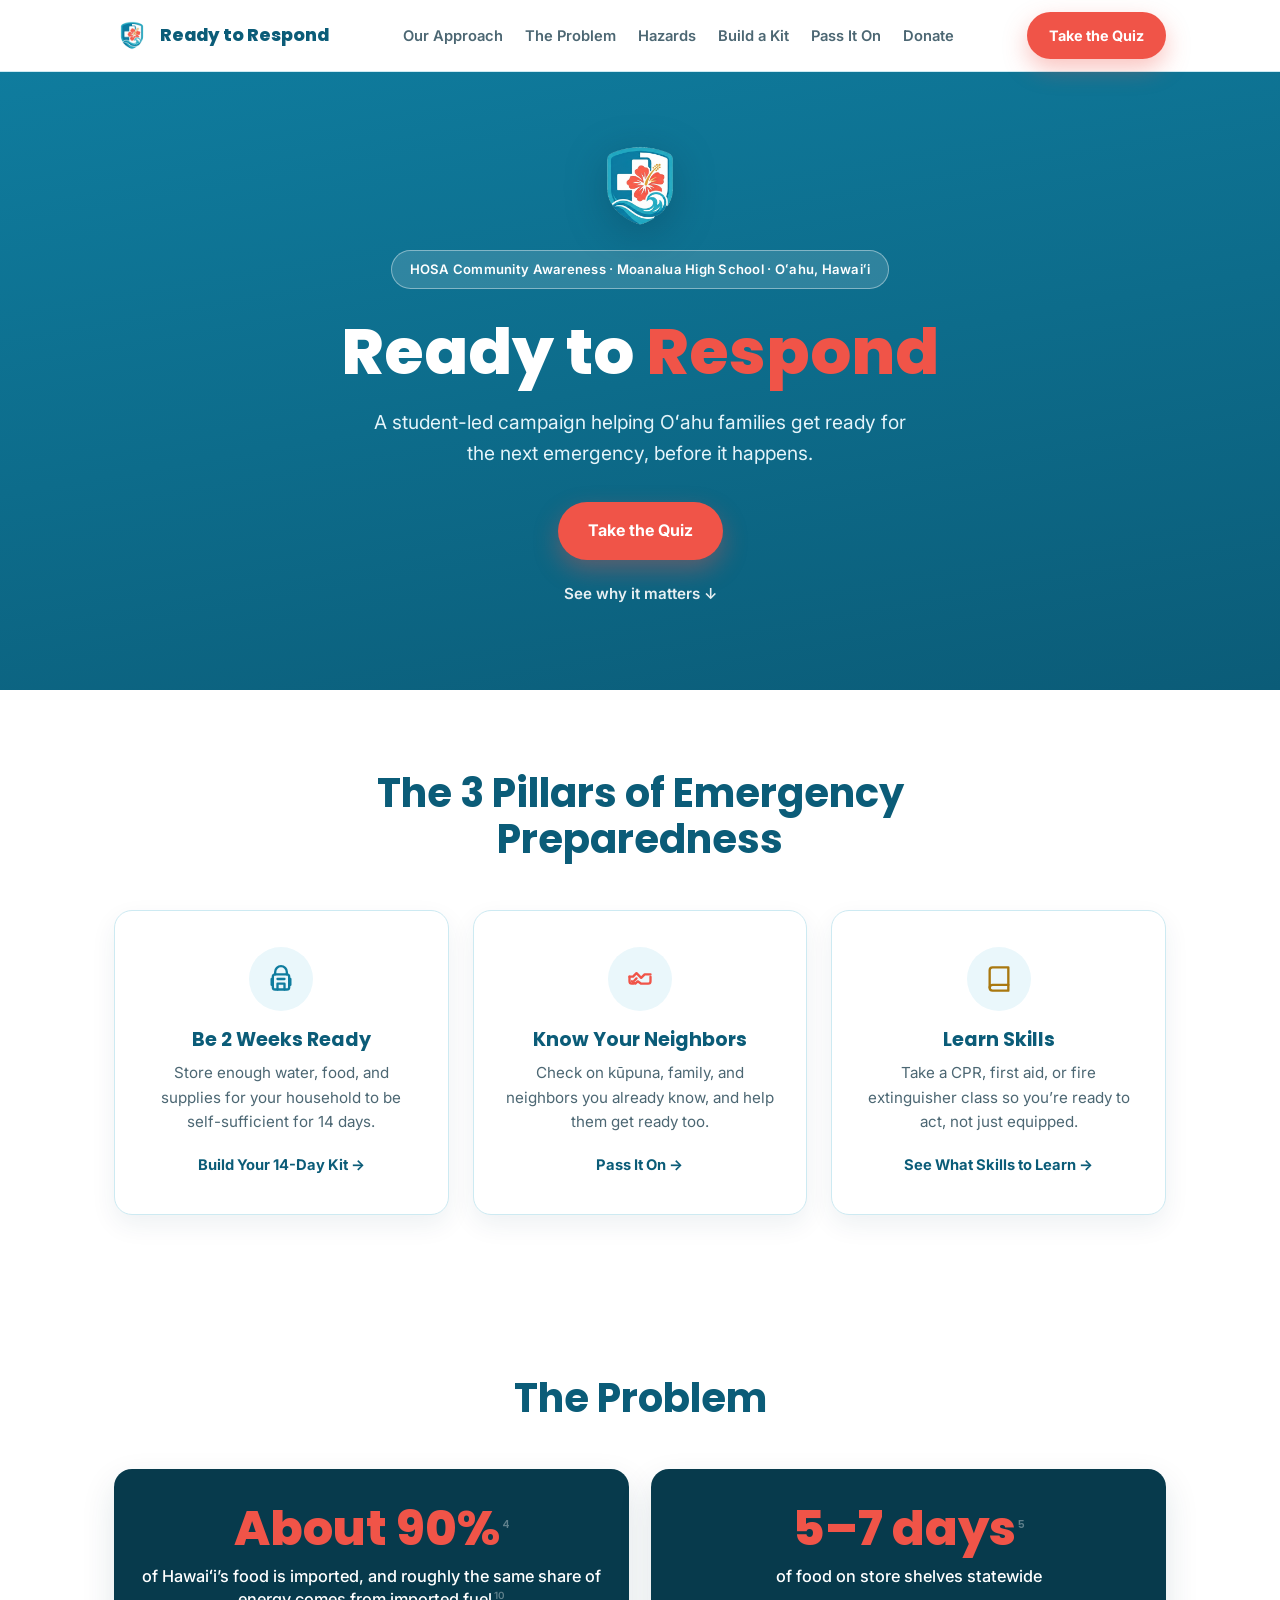
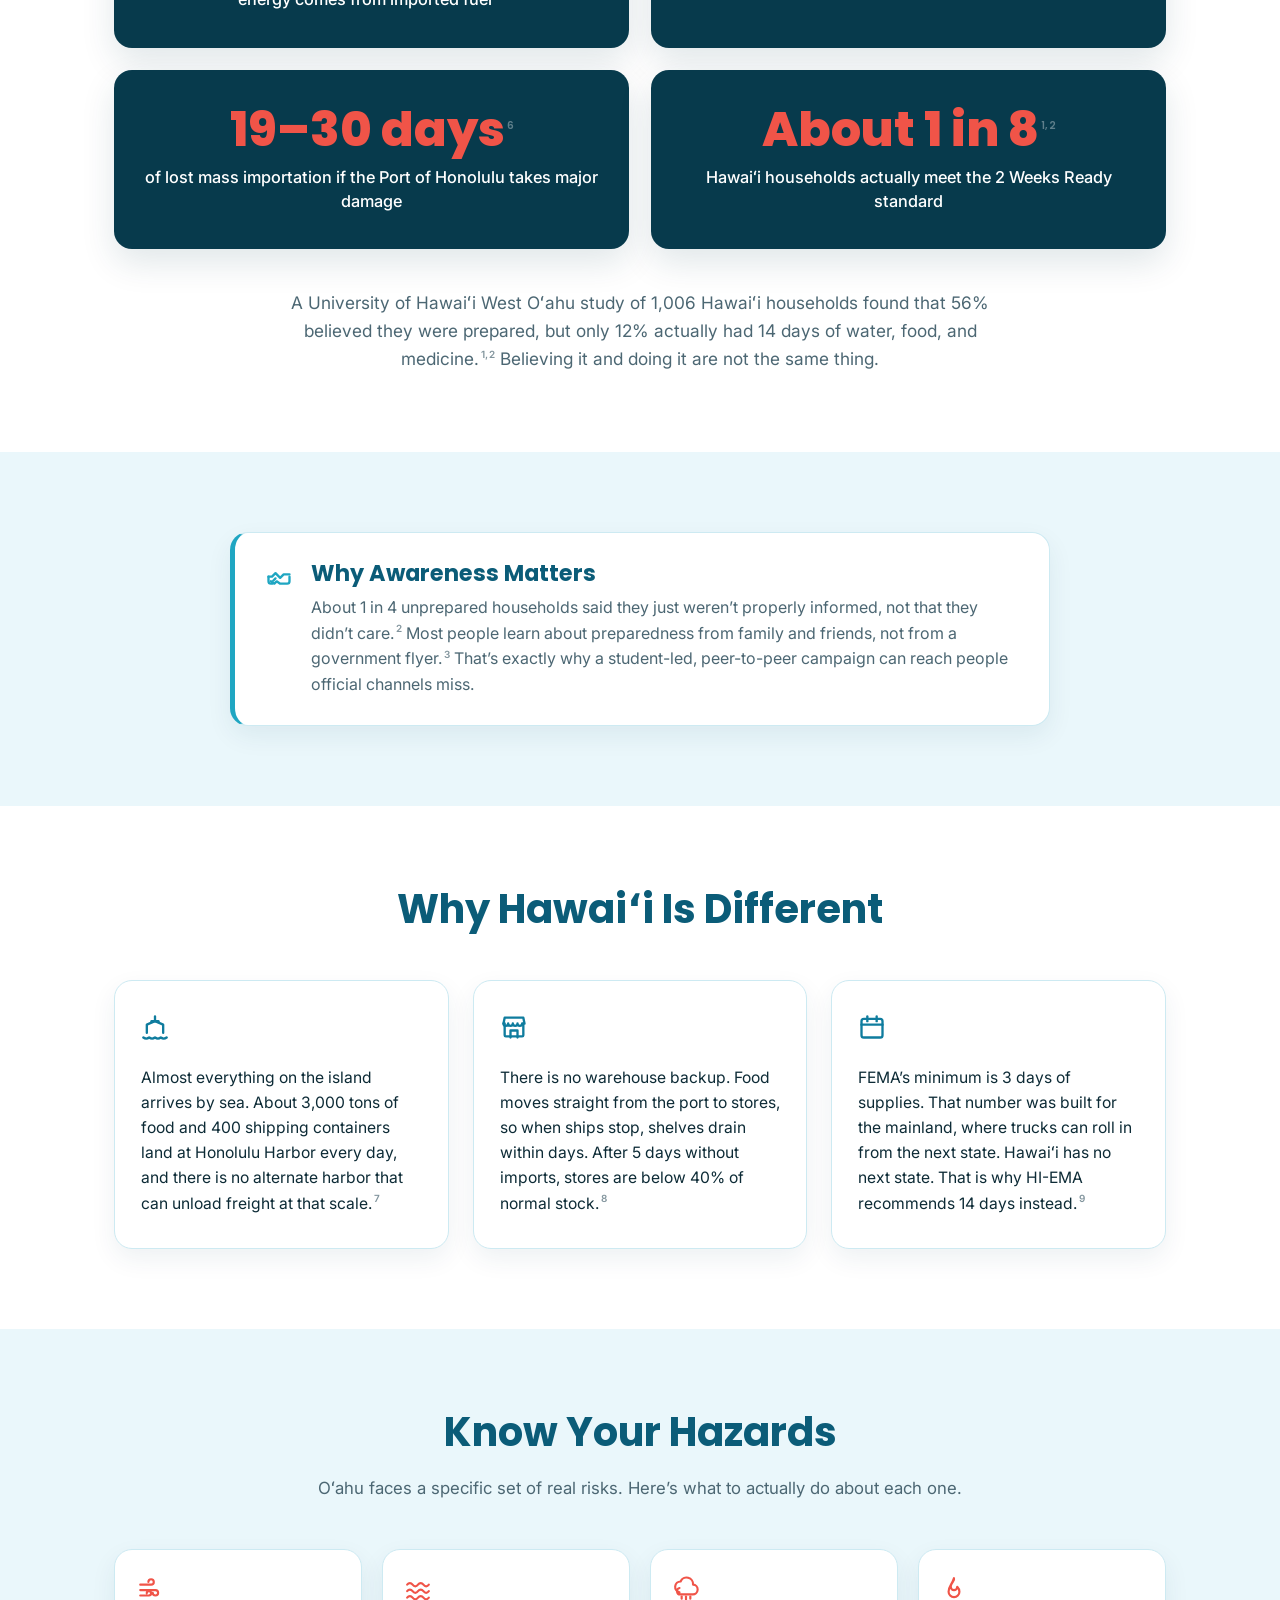
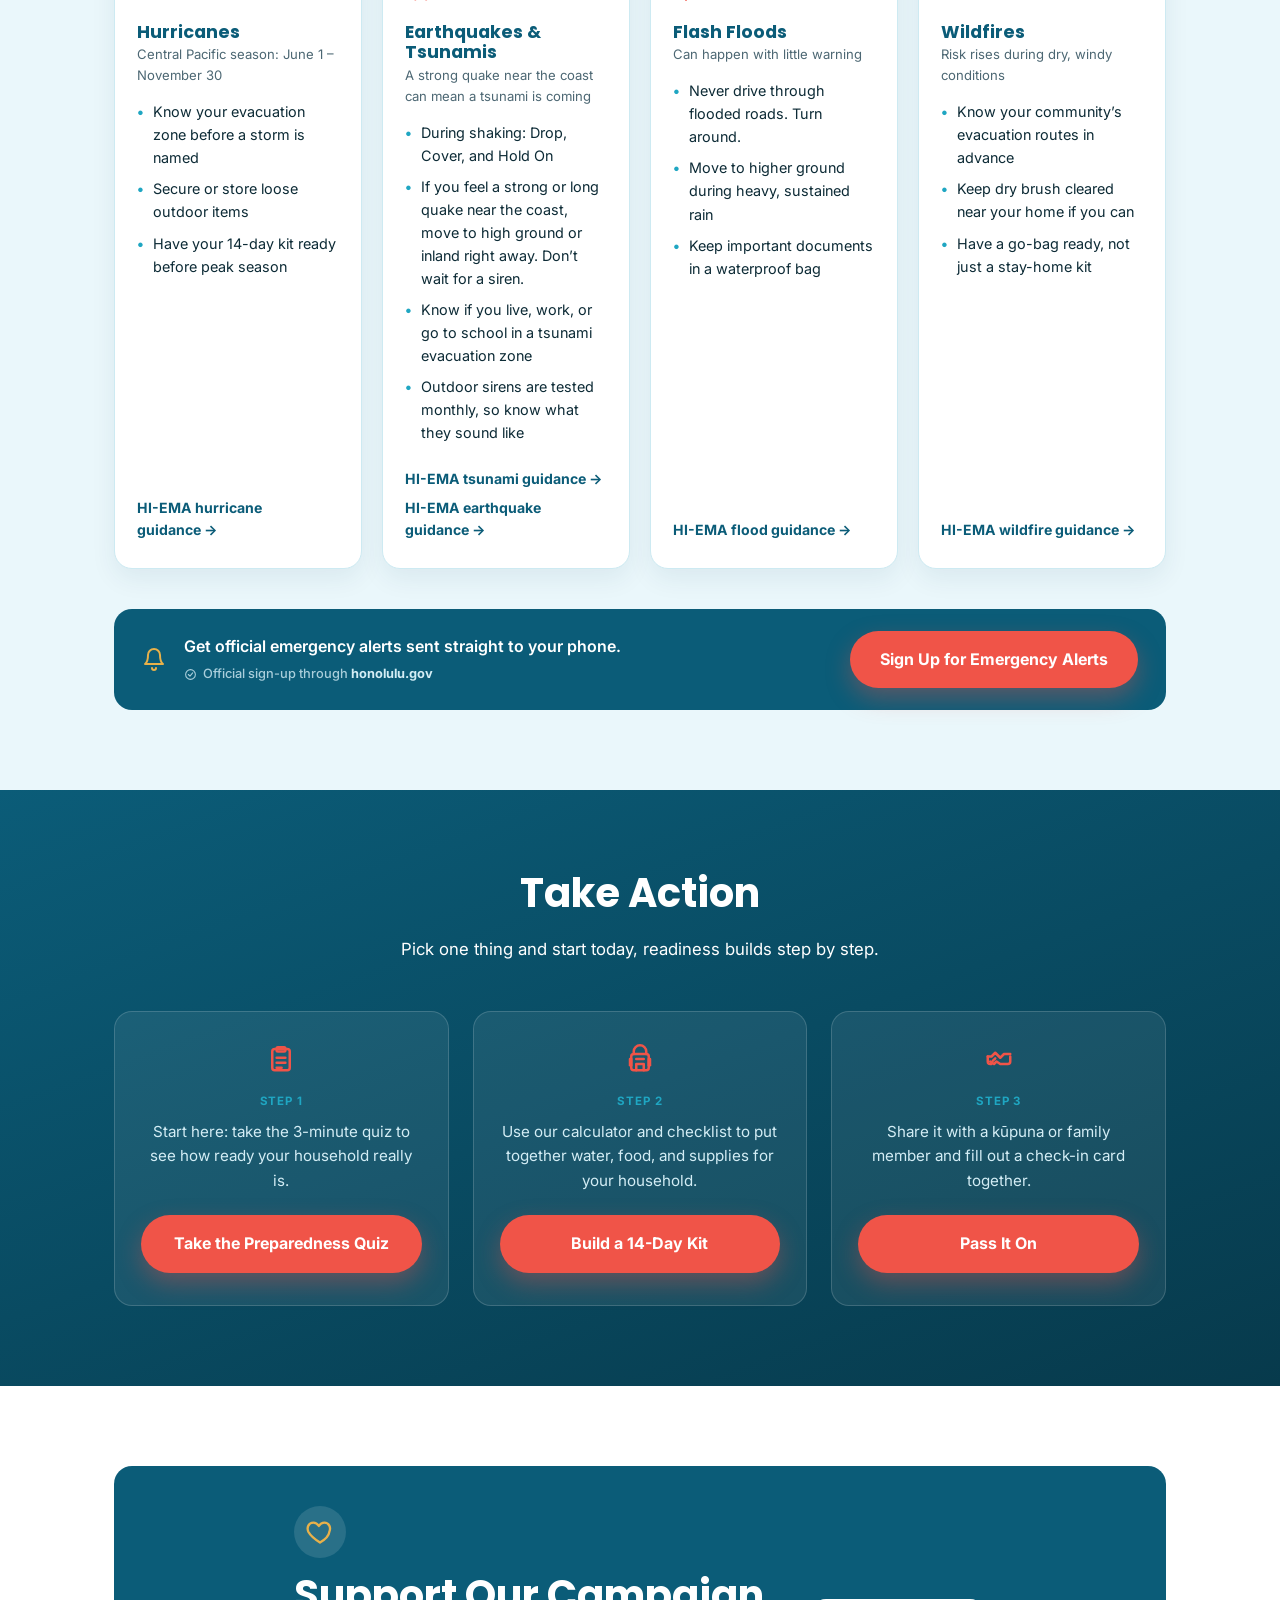
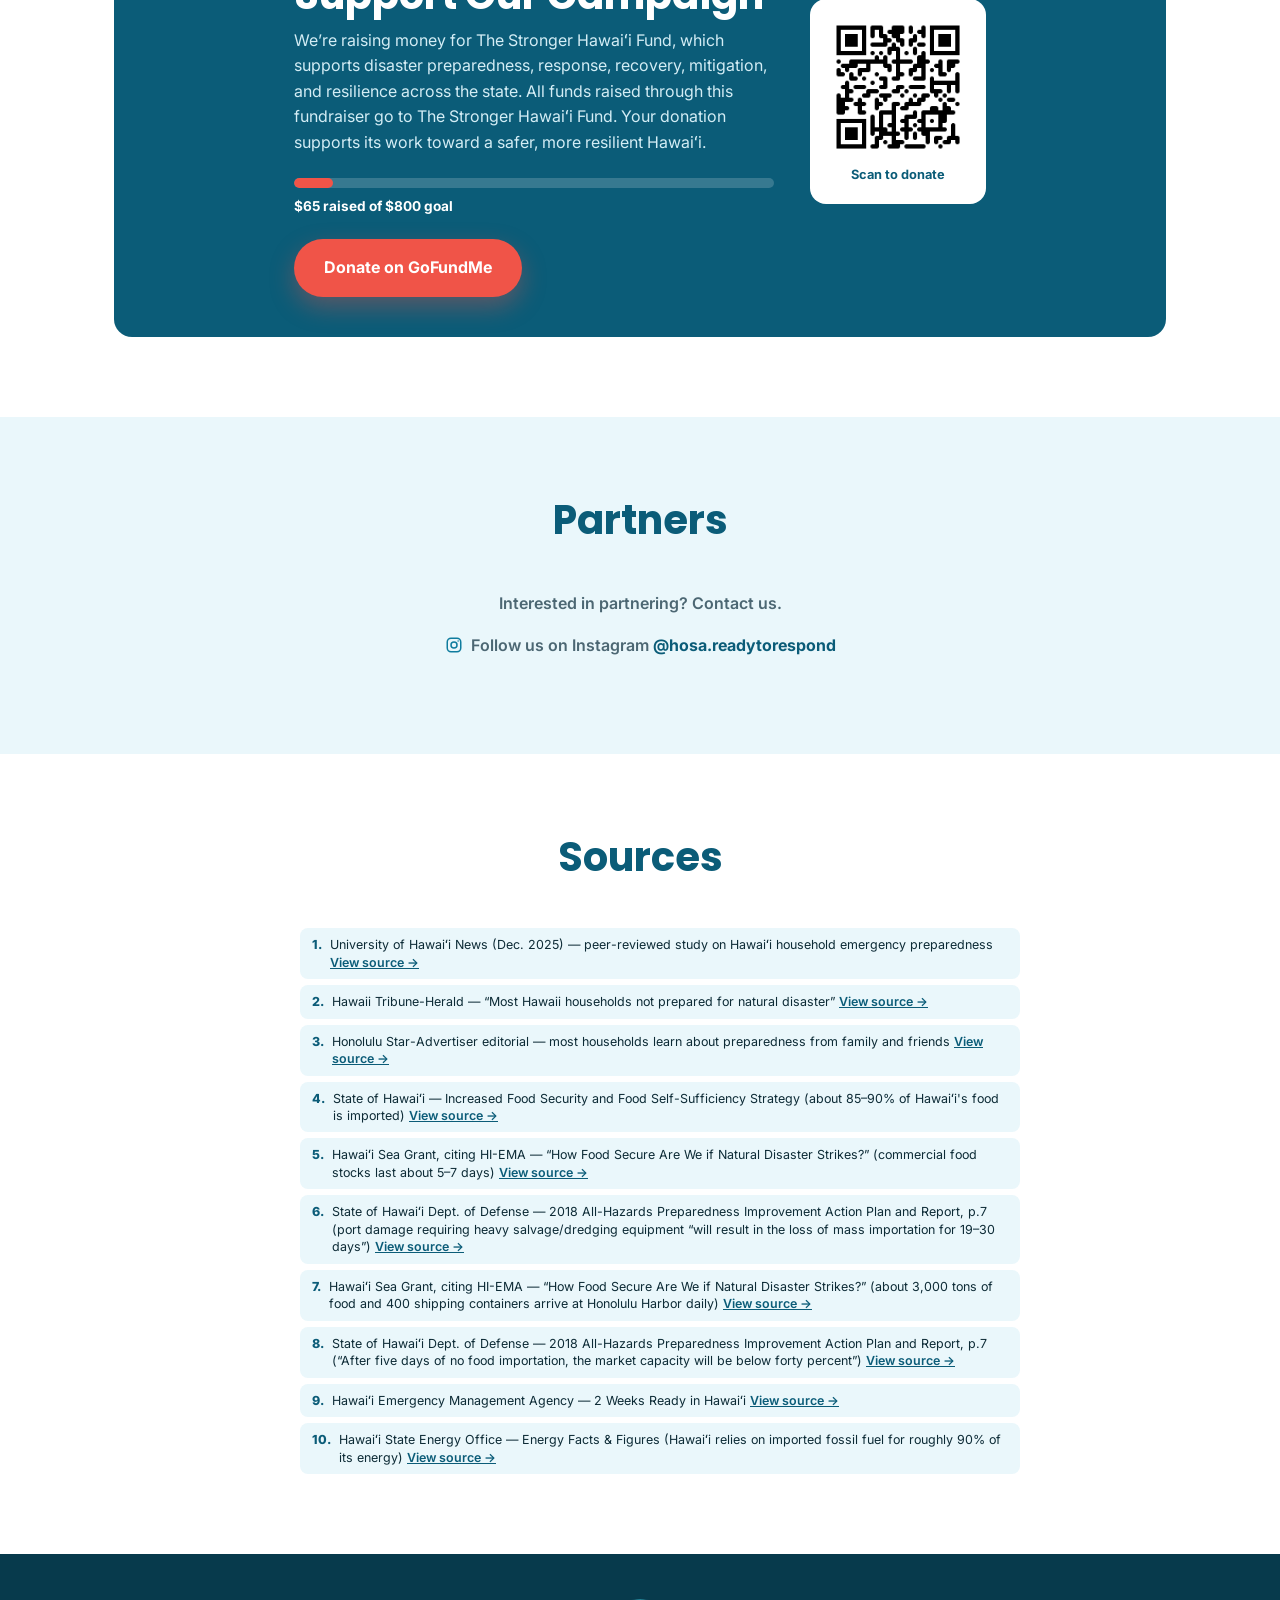
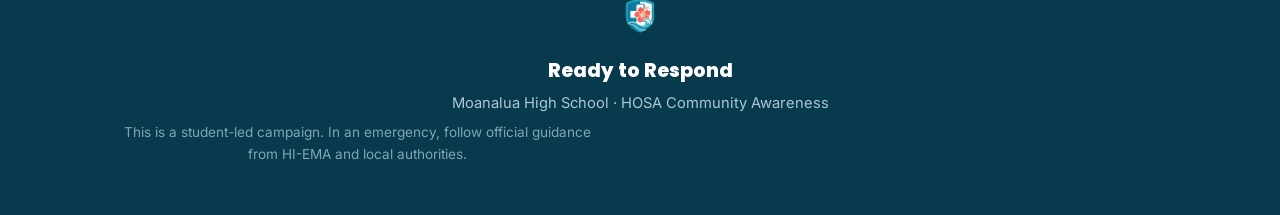
==== index.html @ 4c8ef874 "Update GoFundMe progress bar to \$65 of \$800 Confirmed on the live GoFundMe page (3 donations now)." ====
<!DOCTYPE html>
<html lang="en">
<head>
  <!-- redeploy trigger: force a fresh Vercel build/cache purge -->
  <meta charset="UTF-8">
  <meta name="viewport" content="width=device-width, initial-scale=1.0">
  <title>Ready to Respond: HOSA Community Awareness</title>
  <meta name="description" content="Ready to Respond is a student-led emergency preparedness campaign by Moanalua High School HOSA, helping O&#699;ahu families get 2 Weeks Ready.">
  <meta property="og:title" content="Ready to Respond: HOSA Community Awareness">
  <meta property="og:description" content="A student-led emergency preparedness campaign helping O&#699;ahu families get 2 Weeks Ready.">
  <meta property="og:image" content="https://r2rhawaii.org/images/og-banner.png">
  <meta property="og:url" content="https://r2rhawaii.org/">
  <meta property="og:type" content="website">
  <meta name="twitter:card" content="summary_large_image">
  <link rel="icon" href="images/favicon.png" type="image/png">
  <link rel="preconnect" href="https://fonts.googleapis.com">
  <link rel="preconnect" href="https://fonts.gstatic.com" crossorigin>
  <link href="https://fonts.googleapis.com/css2?family=Poppins:wght@600;700;800&family=Inter:wght@400;500;600;700&display=swap" rel="stylesheet">
  <link rel="stylesheet" href="css/style.css">

  <!-- Vercel Web Analytics. The script 404s harmlessly until Web
       Analytics is turned on for this project in the Vercel dashboard
       (Project -> Analytics -> Enable) -- that one switch has to be
       flipped by a human with access to the Vercel account, it can't
       be done from code. See js/tracking.js for the custom-event hook
       this also powers (quiz clicks, print, share, etc). -->
  <script>window.va = window.va || function () { (window.vaq = window.vaq || []).push(arguments); };</script>
  <script defer src="/_vercel/insights/script.js"></script>
</head>
<body>

  <!-- Shared icon set, referenced throughout via <use href="#icon-name">.
       Inlined (rather than a linked external file) so icons render
       with no JS and no extra network request, and work consistently
       across browsers. -->
  <svg style="display:none" aria-hidden="true">
    <defs>
      <symbol id="icon-ship" viewBox="0 0 24 24" fill="none" stroke="currentColor" stroke-width="2" stroke-linecap="round" stroke-linejoin="round">
        <path d="M2 21c1.6 1.2 3.4 1.2 5 0 1.6 1.2 3.4 1.2 5 0 1.6 1.2 3.4 1.2 5 0 1.6 1.2 3.4 1.2 5 0"/>
        <path d="M19 17V10l-7-3-7 3v7"/>
        <path d="M12 3v4"/>
        <path d="M9 7h6"/>
      </symbol>
      <symbol id="icon-store" viewBox="0 0 24 24" fill="none" stroke="currentColor" stroke-width="2" stroke-linecap="round" stroke-linejoin="round">
        <path d="M3 9 4 4h16l1 5"/>
        <path d="M3 9a2 2 0 0 0 4 0 2 2 0 0 0 4 0 2 2 0 0 0 4 0 2 2 0 0 0 4 0"/>
        <path d="M4 9v10a1 1 0 0 0 1 1h14a1 1 0 0 0 1-1V9"/>
        <path d="M9 21v-6h6v6"/>
      </symbol>
      <symbol id="icon-calendar" viewBox="0 0 24 24" fill="none" stroke="currentColor" stroke-width="2" stroke-linecap="round" stroke-linejoin="round">
        <rect x="3" y="5" width="18" height="16" rx="2"/>
        <path d="M16 3v4"/>
        <path d="M8 3v4"/>
        <path d="M3 10h18"/>
      </symbol>
      <symbol id="icon-clipboard" viewBox="0 0 24 24" fill="none" stroke="currentColor" stroke-width="2" stroke-linecap="round" stroke-linejoin="round">
        <rect x="5" y="4" width="14" height="17" rx="2"/>
        <rect x="8.5" y="2.5" width="7" height="3.5" rx="1"/>
        <path d="M8.5 11h7"/>
        <path d="M8.5 15h7"/>
        <path d="M8.5 19h4"/>
      </symbol>
      <symbol id="icon-backpack" viewBox="0 0 24 24" fill="none" stroke="currentColor" stroke-width="2" stroke-linecap="round" stroke-linejoin="round">
        <path d="M7 8V6a5 5 0 0 1 10 0v2"/>
        <path d="M5 10a2 2 0 0 1 2-2h10a2 2 0 0 1 2 2v9a2 2 0 0 1-2 2H7a2 2 0 0 1-2-2z"/>
        <path d="M9 12h6"/>
        <path d="M9 21v-5h6v5"/>
        <path d="M4 12h1v5H4z"/>
        <path d="M19 12h1v5h-1z"/>
      </symbol>
      <symbol id="icon-heart-handshake" viewBox="0 0 24 24" fill="none" stroke="currentColor" stroke-width="2" stroke-linecap="round" stroke-linejoin="round">
        <path d="M3 10h3l3-3 4 4 3-3h5"/>
        <path d="M3 10v4a2 2 0 0 0 2 2h1"/>
        <path d="M21 10v4a2 2 0 0 1-2 2h-6l-3-2-2 2-3-2"/>
        <path d="M9 11.5 7 13.5"/>
      </symbol>
      <symbol id="icon-wind" viewBox="0 0 24 24" fill="none" stroke="currentColor" stroke-width="2" stroke-linecap="round" stroke-linejoin="round">
        <path d="M3 8h10a2.5 2.5 0 1 0-2.5-2.5"/>
        <path d="M3 13h14a2.5 2.5 0 1 1-2.5 2.5"/>
        <path d="M3 18h8a2 2 0 1 0-2-2"/>
      </symbol>
      <symbol id="icon-waves" viewBox="0 0 24 24" fill="none" stroke="currentColor" stroke-width="2" stroke-linecap="round" stroke-linejoin="round">
        <path d="M2 8c1.5-2 3.5-2 5 0s3.5 2 5 0 3.5-2 5 0 3.5 2 5 0"/>
        <path d="M2 14c1.5-2 3.5-2 5 0s3.5 2 5 0 3.5-2 5 0 3.5 2 5 0"/>
        <path d="M2 20c1.5-2 3.5-2 5 0s3.5 2 5 0 3.5-2 5 0 3.5 2 5 0"/>
      </symbol>
      <symbol id="icon-cloud-rain" viewBox="0 0 24 24" fill="none" stroke="currentColor" stroke-width="2" stroke-linecap="round" stroke-linejoin="round">
        <path d="M6 15a5 5 0 0 1 1-9.9A6 6 0 0 1 18.5 8 4.5 4.5 0 0 1 18 17H7a3 3 0 0 1-1-5.9"/>
        <path d="M8 19v2"/>
        <path d="M12 19v3"/>
        <path d="M16 19v2"/>
      </symbol>
      <symbol id="icon-flame" viewBox="0 0 24 24" fill="none" stroke="currentColor" stroke-width="2" stroke-linecap="round" stroke-linejoin="round">
        <path d="M12 2c1 3-3 4-3 8a3 3 0 0 0 6 0c1 1 2 2.5 2 4.5a5 5 0 0 1-10 0c0-5 3-6 5-12.5Z"/>
      </symbol>
      <symbol id="icon-bell" viewBox="0 0 24 24" fill="none" stroke="currentColor" stroke-width="2" stroke-linecap="round" stroke-linejoin="round">
        <path d="M18 8a6 6 0 0 0-12 0c0 7-3 9-3 9h18s-3-2-3-9"/>
        <path d="M10 21a2 2 0 0 0 4 0"/>
      </symbol>
      <symbol id="icon-printer" viewBox="0 0 24 24" fill="none" stroke="currentColor" stroke-width="2" stroke-linecap="round" stroke-linejoin="round">
        <path d="M6 9V3h12v6"/>
        <rect x="4" y="9" width="16" height="8" rx="1.5"/>
        <path d="M6 14h12v7H6z"/>
      </symbol>
      <symbol id="icon-share" viewBox="0 0 24 24" fill="none" stroke="currentColor" stroke-width="2" stroke-linecap="round" stroke-linejoin="round">
        <circle cx="18" cy="5" r="2.5"/>
        <circle cx="6" cy="12" r="2.5"/>
        <circle cx="18" cy="19" r="2.5"/>
        <path d="m8.3 10.7 7.4-4.4"/>
        <path d="m8.3 13.3 7.4 4.4"/>
      </symbol>
      <symbol id="icon-copy" viewBox="0 0 24 24" fill="none" stroke="currentColor" stroke-width="2" stroke-linecap="round" stroke-linejoin="round">
        <rect x="9" y="9" width="12" height="12" rx="2"/>
        <path d="M5 15H4a1 1 0 0 1-1-1V4a1 1 0 0 1 1-1h10a1 1 0 0 1 1 1v1"/>
      </symbol>
      <symbol id="icon-message" viewBox="0 0 24 24" fill="none" stroke="currentColor" stroke-width="2" stroke-linecap="round" stroke-linejoin="round">
        <path d="M4 4h16v12H8l-4 4Z"/>
      </symbol>
      <symbol id="icon-mail" viewBox="0 0 24 24" fill="none" stroke="currentColor" stroke-width="2" stroke-linecap="round" stroke-linejoin="round">
        <rect x="3" y="5" width="18" height="14" rx="2"/>
        <path d="m3 7 9 6 9-6"/>
      </symbol>
      <symbol id="icon-menu" viewBox="0 0 24 24" fill="none" stroke="currentColor" stroke-width="2" stroke-linecap="round" stroke-linejoin="round">
        <path d="M3 6h18"/>
        <path d="M3 12h18"/>
        <path d="M3 18h18"/>
      </symbol>
      <symbol id="icon-x" viewBox="0 0 24 24" fill="none" stroke="currentColor" stroke-width="2" stroke-linecap="round" stroke-linejoin="round">
        <path d="m5 5 14 14"/>
        <path d="m19 5-14 14"/>
      </symbol>
      <symbol id="icon-user" viewBox="0 0 24 24" fill="none" stroke="currentColor" stroke-width="2" stroke-linecap="round" stroke-linejoin="round">
        <circle cx="12" cy="8" r="4"/>
        <path d="M4 21c0-4 3.5-7 8-7s8 3 8 7"/>
      </symbol>
      <symbol id="icon-pill" viewBox="0 0 24 24" fill="none" stroke="currentColor" stroke-width="2" stroke-linecap="round" stroke-linejoin="round">
        <rect x="3.5" y="9.5" width="17" height="7" rx="3.5" transform="rotate(-45 12 13)"/>
        <path d="m9 9 6 6"/>
      </symbol>
      <symbol id="icon-plug" viewBox="0 0 24 24" fill="none" stroke="currentColor" stroke-width="2" stroke-linecap="round" stroke-linejoin="round">
        <path d="M9 2v5"/>
        <path d="M15 2v5"/>
        <path d="M7 7h10v4a5 5 0 0 1-10 0z"/>
        <path d="M12 16v6"/>
      </symbol>
      <symbol id="icon-check-circle" viewBox="0 0 24 24" fill="none" stroke="currentColor" stroke-width="2" stroke-linecap="round" stroke-linejoin="round">
        <circle cx="12" cy="12" r="9"/>
        <path d="m8 12 3 3 5-6"/>
      </symbol>
      <symbol id="icon-target" viewBox="0 0 24 24" fill="none" stroke="currentColor" stroke-width="2" stroke-linecap="round" stroke-linejoin="round">
        <circle cx="12" cy="12" r="9"/>
        <circle cx="12" cy="12" r="5"/>
        <circle cx="12" cy="12" r="1"/>
      </symbol>
      <symbol id="icon-instagram" viewBox="0 0 24 24" fill="none" stroke="currentColor" stroke-width="2" stroke-linecap="round" stroke-linejoin="round">
        <rect x="3" y="3" width="18" height="18" rx="5"/>
        <circle cx="12" cy="12" r="4"/>
        <circle cx="17.5" cy="6.5" r="1" fill="currentColor" stroke="none"/>
      </symbol>
      <symbol id="icon-book" viewBox="0 0 24 24" fill="none" stroke="currentColor" stroke-width="2" stroke-linecap="round" stroke-linejoin="round">
        <path d="M4 19.5A2.5 2.5 0 0 1 6.5 17H20"/>
        <path d="M6.5 2H20v20H6.5A2.5 2.5 0 0 1 4 19.5v-15A2.5 2.5 0 0 1 6.5 2Z"/>
      </symbol>
      <symbol id="icon-heart" viewBox="0 0 24 24" fill="none" stroke="currentColor" stroke-width="2" stroke-linecap="round" stroke-linejoin="round">
        <path d="M12 21s-7.5-4.6-10-9.2C.4 8.2 2.2 4 6.3 4c2 0 3.6 1.1 4.7 2.8C12.1 5.1 13.7 4 15.7 4c4.1 0 5.9 4.2 4.3 7.8C19.5 16.4 12 21 12 21Z"/>
      </symbol>
    </defs>
  </svg>

  <header class="site-header">
    <div class="container header-inner">
      <a class="brand" href="index.html">
        <img class="brand-mark" src="images/logo-mark.png" alt="Ready to Respond shield logo">
        <span class="brand-text">Ready to Respond</span>
      </a>

      <nav class="main-nav" id="mainNav" aria-label="Main">
        <ul class="nav-links">
          <li><a href="#pillars">Our Approach</a></li>
          <li><a href="#problem">The Problem</a></li>
          <li><a href="#hazards">Hazards</a></li>
          <li><a href="kit.html">Build a Kit</a></li>
          <li><a href="pass-it-on.html">Pass It On</a></li>
          <li><a href="#donate">Donate</a></li>
        </ul>
      </nav>

      <div class="header-actions">
        <a href="quiz.html" class="btn btn-coral btn-small" data-track="quiz_click" data-track-location="header">Take the Quiz</a>
        <button type="button" class="nav-toggle" id="navToggle" aria-label="Toggle menu" aria-expanded="false" aria-controls="mainNav">
          <svg width="22" height="22"><use href="#icon-menu"></use></svg>
        </button>
      </div>
    </div>
  </header>

  <!-- CAMPAIGN NAME -->
  <section class="hero">
    <div class="container hero-inner">
      <img class="hero-logo" src="images/logo-mark.png" alt="Ready to Respond shield logo: a hibiscus flower and ocean wave">
      <span class="eyebrow-badge">HOSA Community Awareness &middot; Moanalua High School &middot; O&#699;ahu, Hawai&#699;i</span>
      <h1>Ready to <span class="text-coral">Respond</span></h1>
      <p class="hero-lead">A student-led campaign helping O&#699;ahu families get ready for the next emergency, before it happens.</p>
      <a href="quiz.html" class="btn btn-coral hero-cta" data-track="quiz_click" data-track-location="hero">Take the Quiz</a>
      <a href="#problem" class="scroll-cue">See why it matters <span aria-hidden="true">&darr;</span></a>
    </div>
  </section>

  <!-- THE 3 PILLARS -->
  <section id="pillars" class="section">
    <div class="container">
      <div class="section-heading">
        <h2>The 3 Pillars of Emergency Preparedness</h2>
      </div>

      <div class="pillars-grid">
        <div class="pillar-card reveal">
          <span class="pillar-icon" aria-hidden="true"><svg width="28" height="28"><use href="#icon-backpack"></use></svg></span>
          <h3>Be 2 Weeks Ready</h3>
          <p>Store enough water, food, and supplies for your household to be self-sufficient for 14 days.</p>
          <a href="kit.html" class="pillar-link">Build Your 14-Day Kit&nbsp;&rarr;</a>
        </div>
        <div class="pillar-card reveal">
          <span class="pillar-icon is-coral" aria-hidden="true"><svg width="28" height="28"><use href="#icon-heart-handshake"></use></svg></span>
          <h3>Know Your Neighbors</h3>
          <p>Check on k&#363;puna, family, and neighbors you already know, and help them get ready too.</p>
          <a href="pass-it-on.html" class="pillar-link">Pass It On&nbsp;&rarr;</a>
        </div>
        <div class="pillar-card reveal">
          <span class="pillar-icon is-gold" aria-hidden="true"><svg width="28" height="28"><use href="#icon-book"></use></svg></span>
          <h3>Learn Skills</h3>
          <p>Take a CPR, first aid, or fire extinguisher class so you&rsquo;re ready to act, not just equipped.</p>
          <a href="kit.html#skills" class="pillar-link">See What Skills to Learn&nbsp;&rarr;</a>
        </div>
      </div>
    </div>
  </section>

  <!-- THE PROBLEM -->
  <section id="problem" class="section">
    <div class="container">
      <div class="section-heading">
        <h2>The Problem</h2>
      </div>

      <div class="stat-grid">
        <div class="stat-card reveal">
          <div class="stat-number">About 90%<sup class="cite"><a href="#source-4">4</a></sup></div>
          <div class="stat-label">of Hawai&#699;i&rsquo;s food is imported, and roughly the same share of energy comes from imported fuel<sup class="cite"><a href="#source-10">10</a></sup></div>
        </div>
        <div class="stat-card reveal">
          <div class="stat-number">5&ndash;7 days<sup class="cite"><a href="#source-5">5</a></sup></div>
          <div class="stat-label">of food on store shelves statewide</div>
        </div>
        <div class="stat-card reveal">
          <div class="stat-number">19&ndash;30 days<sup class="cite"><a href="#source-6">6</a></sup></div>
          <div class="stat-label">of lost mass importation if the Port of Honolulu takes major damage</div>
        </div>
        <div class="stat-card reveal">
          <div class="stat-number">About 1 in 8<sup class="cite"><a href="#source-1">1</a><a href="#source-2">2</a></sup></div>
          <div class="stat-label">Hawai&#699;i households actually meet the 2 Weeks Ready standard</div>
        </div>
      </div>

      <p class="problem-note">A University of Hawai&#699;i West O&#699;ahu study of 1,006 Hawai&#699;i households found that 56% believed they were prepared, but only 12% actually had 14 days of water, food, and medicine.<sup class="cite"><a href="#source-1">1</a><a href="#source-2">2</a></sup> Believing it and doing it are not the same thing.</p>
    </div>
  </section>

  <!-- WHY AWARENESS MATTERS -->
  <section class="section section-alt">
    <div class="container">
      <div class="awareness-callout reveal">
        <svg width="28" height="28" aria-hidden="true"><use href="#icon-heart-handshake"></use></svg>
        <div>
          <h2>Why Awareness Matters</h2>
          <p>About 1 in 4 unprepared households said they just weren&rsquo;t properly informed, not that they didn&rsquo;t care.<sup class="cite"><a href="#source-2">2</a></sup> Most people learn about preparedness from family and friends, not from a government flyer.<sup class="cite"><a href="#source-3">3</a></sup> That&rsquo;s exactly why a student-led, peer-to-peer campaign can reach people official channels miss.</p>
        </div>
      </div>
    </div>
  </section>

  <!-- WHY HAWAII IS DIFFERENT -->
  <section class="section">
    <div class="container">
      <div class="section-heading">
        <h2>Why Hawai&#699;i Is Different</h2>
      </div>

      <div class="reason-grid">
        <div class="reason-card reveal">
          <span class="reason-icon" aria-hidden="true"><svg width="28" height="28"><use href="#icon-ship"></use></svg></span>
          <p>Almost everything on the island arrives by sea. About 3,000 tons of food and 400 shipping containers land at Honolulu Harbor every day, and there is no alternate harbor that can unload freight at that scale.<sup class="cite"><a href="#source-7">7</a></sup></p>
        </div>
        <div class="reason-card reveal">
          <span class="reason-icon" aria-hidden="true"><svg width="28" height="28"><use href="#icon-store"></use></svg></span>
          <p>There is no warehouse backup. Food moves straight from the port to stores, so when ships stop, shelves drain within days. After 5 days without imports, stores are below 40% of normal stock.<sup class="cite"><a href="#source-8">8</a></sup></p>
        </div>
        <div class="reason-card reveal">
          <span class="reason-icon" aria-hidden="true"><svg width="28" height="28"><use href="#icon-calendar"></use></svg></span>
          <p>FEMA&rsquo;s minimum is 3 days of supplies. That number was built for the mainland, where trucks can roll in from the next state. Hawai&#699;i has no next state. That is why HI-EMA recommends 14 days instead.<sup class="cite"><a href="#source-9">9</a></sup></p>
        </div>
      </div>
    </div>
  </section>

  <!-- KNOW YOUR HAZARDS -->
  <section id="hazards" class="section section-alt">
    <div class="container">
      <div class="section-heading">
        <h2>Know Your Hazards</h2>
        <p>O&#699;ahu faces a specific set of real risks. Here&rsquo;s what to actually do about each one.</p>
      </div>

      <div class="hazard-grid">
        <div class="hazard-card reveal">
          <span class="hazard-icon" aria-hidden="true"><svg width="26" height="26"><use href="#icon-wind"></use></svg></span>
          <h3>Hurricanes</h3>
          <p class="hazard-meta">Central Pacific season: June 1 &ndash; November 30</p>
          <ul>
            <li>Know your evacuation zone before a storm is named</li>
            <li>Secure or store loose outdoor items</li>
            <li>Have your 14-day kit ready before peak season</li>
          </ul>
          <a href="https://dod.hawaii.gov/hiema/hurricane/" target="_blank" rel="noopener" class="hazard-link">HI-EMA hurricane guidance&nbsp;&rarr;</a>
        </div>
        <div class="hazard-card reveal">
          <span class="hazard-icon" aria-hidden="true"><svg width="26" height="26"><use href="#icon-waves"></use></svg></span>
          <h3>Earthquakes &amp; Tsunamis</h3>
          <p class="hazard-meta">A strong quake near the coast can mean a tsunami is coming</p>
          <ul>
            <li>During shaking: Drop, Cover, and Hold On</li>
            <li>If you feel a strong or long quake near the coast, move to high ground or inland right away. Don&rsquo;t wait for a siren.</li>
            <li>Know if you live, work, or go to school in a tsunami evacuation zone</li>
            <li>Outdoor sirens are tested monthly, so know what they sound like</li>
          </ul>
          <a href="https://dod.hawaii.gov/hiema/tsunami/" target="_blank" rel="noopener" class="hazard-link">HI-EMA tsunami guidance&nbsp;&rarr;</a>
          <a href="https://dod.hawaii.gov/hiema/earthquake/" target="_blank" rel="noopener" class="hazard-link">HI-EMA earthquake guidance&nbsp;&rarr;</a>
        </div>
        <div class="hazard-card reveal">
          <span class="hazard-icon" aria-hidden="true"><svg width="26" height="26"><use href="#icon-cloud-rain"></use></svg></span>
          <h3>Flash Floods</h3>
          <p class="hazard-meta">Can happen with little warning</p>
          <ul>
            <li>Never drive through flooded roads. Turn around.</li>
            <li>Move to higher ground during heavy, sustained rain</li>
            <li>Keep important documents in a waterproof bag</li>
          </ul>
          <a href="https://dod.hawaii.gov/hiema/types-of-disaster/" target="_blank" rel="noopener" class="hazard-link">HI-EMA flood guidance&nbsp;&rarr;</a>
        </div>
        <div class="hazard-card reveal">
          <span class="hazard-icon" aria-hidden="true"><svg width="26" height="26"><use href="#icon-flame"></use></svg></span>
          <h3>Wildfires</h3>
          <p class="hazard-meta">Risk rises during dry, windy conditions</p>
          <ul>
            <li>Know your community&rsquo;s evacuation routes in advance</li>
            <li>Keep dry brush cleared near your home if you can</li>
            <li>Have a go-bag ready, not just a stay-home kit</li>
          </ul>
          <a href="https://dod.hawaii.gov/hiema/wildfire/" target="_blank" rel="noopener" class="hazard-link">HI-EMA wildfire guidance&nbsp;&rarr;</a>
        </div>
      </div>

      <div class="alert-cta">
        <svg class="alert-cta-icon" width="24" height="24" aria-hidden="true"><use href="#icon-bell"></use></svg>
        <div class="alert-cta-text">
          <p class="alert-cta-headline">Get official emergency alerts sent straight to your phone.</p>
          <p class="alert-cta-source">
            <svg width="13" height="13" aria-hidden="true"><use href="#icon-check-circle"></use></svg>
            <span>Official sign-up through <strong>honolulu.gov</strong></span>
          </p>
        </div>
        <a href="https://www.honolulu.gov/dem/hnl-alert/" target="_blank" rel="noopener" class="btn btn-coral" data-track="alert_signup_click">Sign Up for Emergency Alerts</a>
      </div>
    </div>
  </section>


  <!-- TAKE ACTION -->
  <section class="section section-dark">
    <div class="container">
      <div class="section-heading">
        <h2>Take Action</h2>
        <p>Pick one thing and start today, readiness builds step by step.</p>
      </div>

      <div class="action-grid">
        <div class="action-card">
          <span class="action-icon" aria-hidden="true"><svg width="30" height="30"><use href="#icon-clipboard"></use></svg></span>
          <span class="action-step">Step 1</span>
          <p class="action-support">Start here: take the 3-minute quiz to see how ready your household really is.</p>
          <a href="quiz.html" class="btn btn-coral btn-block" data-track="quiz_click" data-track-location="take-action">Take the Preparedness Quiz</a>
        </div>
        <div class="action-card">
          <span class="action-icon" aria-hidden="true"><svg width="30" height="30"><use href="#icon-backpack"></use></svg></span>
          <span class="action-step">Step 2</span>
          <p class="action-support">Use our calculator and checklist to put together water, food, and supplies for your household.</p>
          <a href="kit.html" class="btn btn-coral btn-block">Build a 14-Day Kit</a>
        </div>
        <div class="action-card">
          <span class="action-icon" aria-hidden="true"><svg width="30" height="30"><use href="#icon-heart-handshake"></use></svg></span>
          <span class="action-step">Step 3</span>
          <p class="action-support">Share it with a k&#363;puna or family member and fill out a check-in card together.</p>
          <a href="pass-it-on.html" class="btn btn-coral btn-block">Pass It On</a>
        </div>
      </div>
    </div>
  </section>

  <!-- SUPPORT OUR CAMPAIGN -->
  <section id="donate" class="section">
    <div class="container">
      <div class="donate-card">
        <div class="donate-text">
          <span class="donate-icon" aria-hidden="true"><svg width="28" height="28"><use href="#icon-heart"></use></svg></span>
          <h2>Support Our Campaign</h2>
          <p>We&rsquo;re raising money for The Stronger Hawai&#699;i Fund, which supports disaster preparedness, response, recovery, mitigation, and resilience across the state. All funds raised through this fundraiser go to The Stronger Hawai&#699;i Fund. Your donation supports its work toward a safer, more resilient Hawai&#699;i.</p>

          <!-- GoFundMe has no live embed/widget, so this bar is a
               manually-updated snapshot. To update: open
               https://gofund.me/ed0663a31, read the new "raised"
               total, then change BOTH the width % below and the
               label text to match. Last checked 2026-11-10:
               $65 raised of $800 goal (8.13%). -->
          <div class="donate-progress">
            <div class="donate-progress-bar"><div class="donate-progress-fill" style="width: 8.13%"></div></div>
            <p class="donate-progress-label">$65 raised of $800 goal</p>
          </div>

          <a href="https://gofund.me/ed0663a31" target="_blank" rel="noopener" class="btn btn-coral" data-track="donate_click" data-track-location="donate-section">Donate on GoFundMe</a>
        </div>
        <div class="donate-qr">
          <img src="images/qr-donate.png" alt="QR code to the Ready to Respond GoFundMe fundraiser" width="160" height="160">
          <p>Scan to donate</p>
        </div>
      </div>
    </div>
  </section>

  <!-- PARTNERS -->
  <section class="section section-alt">
    <div class="container">
      <div class="section-heading">
        <h2>Partners</h2>
      </div>
      <div class="partners-grid" id="partnersGrid"></div>
      <p class="partners-empty" id="partnersEmpty">Interested in partnering? Contact us.</p>
      <p class="partners-follow">
        <svg width="18" height="18" aria-hidden="true"><use href="#icon-instagram"></use></svg>
        <span>Follow us on Instagram <a href="https://www.instagram.com/hosa.readytorespond/" target="_blank" rel="noopener">@hosa.readytorespond</a></span>
      </p>
    </div>
  </section>

  <!-- SOURCES -->
  <section id="sources" class="section">
    <div class="container">
      <div class="section-heading">
        <h2>Sources</h2>
      </div>
      <ol class="sources-list" id="sourcesList"></ol>
    </div>
  </section>

  <!-- FOOTER -->
  <footer class="site-footer">
    <div class="container">
      <img class="footer-logo" src="images/logo-mark.png" alt="Ready to Respond shield logo">
      <p class="footer-title">Ready to Respond</p>
      <p>Moanalua High School &middot; HOSA Community Awareness</p>
      <p class="footer-fine">This is a student-led campaign. In an emergency, follow official guidance from HI-EMA and local authorities.</p>
    </div>
  </footer>

  <script src="js/data.js"></script>
  <script src="js/tracking.js"></script>
  <script src="js/main.js"></script>
  <script src="js/render-data.js"></script>
</body>
</html>
---- css/style.css ----
/* =========================================================
   Ready to Respond — HOSA Community Awareness Campaign
   Moanalua High School, Oʻahu, Hawaiʻi
   Palette pulled from the campaign logo: ocean teal + hibiscus coral.
   ---------------------------------------------------------
   1. Brand colors & fonts
   2. Reset & base
   3. Buttons
   4. Header & nav
   5. Hero
   6. The Problem / citations
   7. Why Awareness Matters
   8. Why Hawaiʻi Is Different
   9. Know Your Hazards
   10. Build Your 14-Day Kit
   11. Pass It On
   12. Take Action
   13. Our Campaign / Impact / Events
   14. Partners
   15. Team
   16. Languages
   17. Sources
   18. Footer
   19. Scroll-reveal animation
   20. Print
   21. Responsive
   ========================================================= */

/* ---------- 1. BRAND COLORS & FONTS ---------- */
:root {
  --teal-deepest: #073a4c;
  --teal-dark: #0b5c78;
  --teal: #0f7c9e;
  --teal-bright: #1fa6c2;
  --sky: #eaf7fb;
  --sky-deep: #d8f0f7;
  --border: #cdeaf2;
  --coral: #f05448;
  --coral-dark: #d43e33;
  --gold: #e8b14a;
  --gold-dark: #a9780f;
  --white: #ffffff;
  --ink: #0d2b36;
  --ink-soft: #4c6773;
  --bg: #ffffff;
  --bg-alt: var(--sky);
  --radius: 18px;
  --shadow: 0 14px 34px rgba(11, 61, 78, 0.12);
  --max-width: 1100px;
  --font-heading: "Poppins", "Segoe UI", system-ui, sans-serif;
  --font-body: "Inter", "Segoe UI", system-ui, sans-serif;
}

/* ---------- 2. RESET & BASE ---------- */
* { box-sizing: border-box; }

/* Author rules like .btn{display:inline-flex} have the same specificity
   as the browser's default [hidden]{display:none} and would otherwise
   win by source order, silently un-hiding anything both hidden and
   styled as a button (e.g. the native-share button). Force it here. */
[hidden] { display: none !important; }

html {
  scroll-behavior: smooth;
  scroll-padding-top: 76px; /* so anchor jumps land below the sticky header */
}

@media (prefers-reduced-motion: reduce) {
  html { scroll-behavior: auto; }
}

body {
  margin: 0;
  font-family: var(--font-body);
  color: var(--ink);
  background: var(--bg);
  line-height: 1.6;
  -webkit-font-smoothing: antialiased;
}

h1, h2, h3 {
  font-family: var(--font-heading);
  line-height: 1.15;
  margin: 0 0 0.5em;
  color: var(--teal-dark);
}

h1 { font-size: clamp(2.4rem, 6vw, 4rem); font-weight: 800; }
h2 { font-size: clamp(1.7rem, 4vw, 2.5rem); font-weight: 700; }
h3 { font-size: 1.1rem; font-weight: 700; }

p { margin: 0 0 1em; }

a { color: inherit; }

ul { margin: 0; padding: 0; }

fieldset { border: none; margin: 0; padding: 0; }

.container {
  max-width: var(--max-width);
  margin: 0 auto;
  padding: 0 24px;
}

.section {
  padding: 80px 0;
}

.section-alt { background: var(--bg-alt); }

.section-dark {
  background: linear-gradient(160deg, var(--teal-dark) 0%, var(--teal-deepest) 100%);
  color: var(--white);
}

.section-dark h2,
.section-dark .section-heading p { color: var(--white); }

.section-heading {
  text-align: center;
  max-width: 680px;
  margin: 0 auto 48px;
}

.section-heading p {
  color: var(--ink-soft);
  font-size: 1.05rem;
  margin: 10px 0 0;
}

/* kit.html / pass-it-on.html use a real <h1> here (one per page, for
   accessibility/SEO) but should look identical to the <h2> section
   titles used everywhere else on the single-page sections. */
.section-heading h1 {
  font-size: clamp(1.7rem, 4vw, 2.5rem);
  font-weight: 700;
}

.text-coral { color: var(--coral); }

/* ---------- 3. BUTTONS ---------- */
.btn {
  display: inline-flex;
  align-items: center;
  justify-content: center;
  gap: 8px;
  font-family: var(--font-body);
  font-weight: 700;
  font-size: 1rem;
  text-decoration: none;
  padding: 14px 28px;
  border-radius: 999px;
  border: 2px solid transparent;
  cursor: pointer;
  transition: transform 0.15s ease, background 0.15s ease, box-shadow 0.15s ease;
}

.btn:hover { transform: translateY(-2px); }

.btn-coral {
  background: var(--coral);
  color: var(--white);
  box-shadow: 0 10px 24px rgba(240, 84, 72, 0.35);
}

.btn-coral:hover { background: var(--coral-dark); }

.btn-outline-white {
  background: transparent;
  border-color: rgba(255, 255, 255, 0.55);
  color: var(--white);
}

.btn-outline-white:hover {
  background: rgba(255, 255, 255, 0.12);
  border-color: var(--white);
}

.btn-outline {
  background: transparent;
  border-color: var(--teal);
  color: var(--teal-dark);
}

.btn-outline:hover { background: var(--sky); }

.btn-block { width: 100%; }

.btn-small {
  padding: 10px 20px;
  font-size: 0.9rem;
}

/* ---------- 4. HEADER & NAV ---------- */
.site-header {
  position: sticky;
  top: 0;
  z-index: 50;
  background: rgba(255, 255, 255, 0.94);
  backdrop-filter: blur(8px);
  border-bottom: 1px solid var(--border);
}

.header-inner {
  display: flex;
  align-items: center;
  justify-content: space-between;
  gap: 16px;
  padding-top: 12px;
  padding-bottom: 12px;
}

.brand {
  display: flex;
  align-items: center;
  gap: 10px;
  flex-shrink: 0;
  text-decoration: none;
}

.brand-mark {
  width: 36px;
  height: auto;
  display: block;
}

.brand-text {
  font-family: var(--font-heading);
  font-weight: 800;
  font-size: 1.1rem;
  color: var(--teal-dark);
}

.main-nav { flex: 1; }

.nav-links {
  display: flex;
  justify-content: center;
  gap: 22px;
  list-style: none;
}

.nav-links a {
  text-decoration: none;
  font-weight: 600;
  font-size: 0.92rem;
  color: var(--ink-soft);
  white-space: nowrap;
  padding-bottom: 4px;
  border-bottom: 2px solid transparent;
}

.nav-links a:hover { color: var(--teal-dark); }

.nav-links a.active {
  color: var(--teal-dark);
  border-bottom-color: var(--coral);
}

.header-actions {
  display: flex;
  align-items: center;
  gap: 10px;
  flex-shrink: 0;
}

.nav-toggle {
  display: none;
  background: none;
  border: none;
  padding: 6px;
  color: var(--teal-dark);
  cursor: pointer;
}

/* ---------- 5. HERO ---------- */
.hero {
  background: linear-gradient(170deg, var(--teal) 0%, var(--teal-dark) 100%);
  color: var(--white);
  padding: 72px 0 84px;
  text-align: center;
}

.hero-inner {
  display: flex;
  flex-direction: column;
  align-items: center;
}

.hero-logo {
  width: 108px;
  height: auto;
  margin-bottom: 22px;
  filter: drop-shadow(0 10px 20px rgba(7, 58, 76, 0.35));
}

.eyebrow-badge {
  display: inline-block;
  background: rgba(255, 255, 255, 0.14);
  border: 1px solid rgba(255, 255, 255, 0.4);
  color: var(--white);
  font-weight: 600;
  font-size: 0.82rem;
  letter-spacing: 0.02em;
  padding: 8px 18px;
  border-radius: 999px;
  margin-bottom: 26px;
}

.hero h1 { color: var(--white); margin-bottom: 18px; }

.hero-lead {
  font-size: 1.2rem;
  color: #e4f4fa;
  max-width: 46ch;
  margin: 0 auto 34px;
}

.hero-cta { display: inline-flex; margin-bottom: 22px; }

.scroll-cue {
  display: block;
  color: var(--white);
  text-decoration: none;
  font-weight: 600;
  font-size: 0.95rem;
  opacity: 0.9;
}

.scroll-cue:hover { opacity: 1; }

/* ---------- 5B. THE 3 PILLARS ---------- */
.pillars-grid {
  display: grid;
  grid-template-columns: repeat(3, 1fr);
  gap: 24px;
}

.pillar-card {
  background: var(--white);
  border: 1px solid var(--border);
  border-radius: var(--radius);
  padding: 36px 28px;
  text-align: center;
  box-shadow: 0 10px 26px rgba(11, 61, 78, 0.07);
}

.pillar-icon {
  display: inline-flex;
  align-items: center;
  justify-content: center;
  width: 64px;
  height: 64px;
  border-radius: 50%;
  background: var(--sky);
  color: var(--teal);
  margin-bottom: 18px;
}

.pillar-icon.is-coral { color: var(--coral); }
.pillar-icon.is-gold { color: var(--gold-dark); }

.pillar-card h3 { font-size: 1.2rem; margin-bottom: 10px; }

.pillar-card p {
  color: var(--ink-soft);
  font-size: 0.95rem;
  margin-bottom: 18px;
}

.pillar-link {
  color: var(--teal-dark);
  font-weight: 700;
  font-size: 0.92rem;
  text-decoration: none;
}

.pillar-link:hover { text-decoration: underline; }

/* ---------- 6. THE PROBLEM / CITATIONS ---------- */
.stat-grid {
  display: grid;
  grid-template-columns: repeat(2, 1fr);
  gap: 22px;
  margin-bottom: 40px;
}

.stat-card {
  background: var(--teal-deepest);
  border-radius: var(--radius);
  box-shadow: var(--shadow);
  padding: 36px 28px;
  text-align: center;
}

.stat-number {
  font-family: var(--font-heading);
  font-weight: 800;
  font-size: clamp(2.1rem, 5vw, 3rem);
  color: var(--coral);
  line-height: 1;
  margin-bottom: 12px;
}

.stat-label {
  color: var(--white);
  font-size: 1.02rem;
  font-weight: 500;
  line-height: 1.45;
}

.problem-note {
  max-width: 68ch;
  margin: 0 auto;
  text-align: center;
  font-size: 1.08rem;
  color: var(--ink-soft);
}

/* Superscript citation links, used throughout the page.
   Fixed (not em-relative) font-size so these stay small and discreet
   next to the giant stat numbers instead of scaling up with them. */
sup.cite {
  font-size: 0.62rem;
  font-weight: 600;
  margin-left: 2px;
  vertical-align: super;
  line-height: 0;
}

sup.cite a {
  color: var(--ink-soft);
  text-decoration: none;
  font-weight: 600;
  opacity: 0.7;
}

.stat-card sup.cite a { color: rgba(255, 255, 255, 0.5); }

sup.cite a:hover,
sup.cite a:focus-visible {
  text-decoration: underline;
  opacity: 1;
  color: var(--coral);
}

.stat-card sup.cite a:hover,
.stat-card sup.cite a:focus-visible { color: var(--gold); }

sup.cite a + a::before { content: ","; color: inherit; margin-right: 1px; }

/* ---------- 7. WHY AWARENESS MATTERS ---------- */
.awareness-callout {
  display: flex;
  align-items: flex-start;
  gap: 18px;
  background: var(--white);
  border: 1px solid var(--border);
  border-left: 5px solid var(--teal-bright);
  border-radius: var(--radius);
  padding: 28px 30px;
  max-width: 820px;
  margin: 0 auto;
  box-shadow: 0 10px 26px rgba(11, 61, 78, 0.07);
}

.awareness-callout svg {
  color: var(--teal-bright);
  flex-shrink: 0;
  margin-top: 4px;
}

.awareness-callout h2 { font-size: 1.4rem; margin-bottom: 8px; }
.awareness-callout p { margin: 0; color: var(--ink-soft); }

/* ---------- 8. WHY HAWAIʻI IS DIFFERENT ---------- */
.reason-grid {
  display: grid;
  grid-template-columns: repeat(3, 1fr);
  gap: 24px;
}

.reason-card {
  background: var(--white);
  border: 1px solid var(--border);
  border-radius: var(--radius);
  padding: 32px 26px;
  box-shadow: 0 10px 26px rgba(11, 61, 78, 0.07);
}

.reason-icon {
  display: block;
  color: var(--teal);
  margin-bottom: 16px;
}

.reason-card p {
  margin: 0;
  color: var(--ink);
  font-size: 0.98rem;
}

/* ---------- 9. KNOW YOUR HAZARDS ---------- */
.hazard-grid {
  display: grid;
  grid-template-columns: repeat(4, 1fr);
  gap: 20px;
  margin-bottom: 40px;
}

.hazard-card {
  background: var(--white);
  border: 1px solid var(--border);
  border-radius: var(--radius);
  padding: 26px 22px;
  box-shadow: 0 10px 26px rgba(11, 61, 78, 0.07);
  display: flex;
  flex-direction: column;
}

.hazard-icon {
  color: var(--coral);
  margin-bottom: 12px;
}

.hazard-card h3 { margin-bottom: 2px; }

.hazard-meta {
  color: var(--ink-soft);
  font-size: 0.82rem;
  margin-bottom: 14px;
}

.hazard-card ul {
  list-style: none;
  margin: 0 0 16px;
  flex-grow: 1;
}

.hazard-card li {
  position: relative;
  padding-left: 16px;
  font-size: 0.9rem;
  margin-bottom: 8px;
  color: var(--ink);
}

.hazard-card li::before {
  content: "\2022";
  position: absolute;
  left: 0;
  color: var(--teal-bright);
  font-weight: 700;
}

.hazard-link {
  color: var(--teal-dark);
  font-weight: 700;
  font-size: 0.88rem;
  text-decoration: none;
}

.hazard-link:hover { text-decoration: underline; }

.hazard-link + .hazard-link { margin-top: 6px; }

.alert-cta {
  display: flex;
  flex-wrap: wrap;
  align-items: center;
  gap: 18px;
  background: var(--teal-dark);
  color: var(--white);
  border-radius: var(--radius);
  padding: 22px 28px;
  text-align: left;
}

.alert-cta-icon { color: var(--gold); flex-shrink: 0; }

.alert-cta-text { flex: 1 1 320px; min-width: 240px; }

.alert-cta-headline { margin: 0 0 4px; font-weight: 600; }

.alert-cta-source {
  margin: 0;
  display: flex;
  align-items: center;
  gap: 6px;
  font-size: 0.8rem;
  font-weight: 500;
  color: #a9cedb;
}

.alert-cta-source svg { color: #a9cedb; flex-shrink: 0; }
.alert-cta-source strong { color: #d3edf5; }

.alert-cta .btn { flex-shrink: 0; }

/* ---------- 10. BUILD YOUR 14-DAY KIT ---------- */
.kit-calculator {
  background: var(--sky);
  border: 1px solid var(--border);
  border-radius: var(--radius);
  padding: 32px 30px;
  max-width: 760px;
  margin: 0 auto 36px;
}

.kit-calculator h3 { margin-bottom: 18px; }

.calc-row {
  display: grid;
  grid-template-columns: 1fr 1fr;
  gap: 18px;
  margin-bottom: 20px;
}

.calc-field label {
  display: block;
  font-weight: 600;
  font-size: 0.88rem;
  color: var(--ink);
  margin-bottom: 6px;
}

.calc-field input[type="number"] {
  width: 100%;
  padding: 10px 14px;
  border: 1px solid var(--border);
  border-radius: 10px;
  font-size: 1rem;
  font-family: var(--font-body);
  background: var(--white);
  color: var(--ink);
}

.calc-field input:focus-visible { outline: 2px solid var(--teal); outline-offset: 1px; }

.calc-checks {
  display: flex;
  flex-direction: column;
  gap: 10px;
  margin-bottom: 24px;
}

.calc-checks legend {
  font-weight: 600;
  font-size: 0.88rem;
  color: var(--ink);
  margin-bottom: 6px;
  padding: 0;
}

.calc-check {
  display: flex;
  align-items: flex-start;
  gap: 10px;
  font-size: 0.92rem;
  color: var(--ink);
  cursor: pointer;
}

.calc-check input { margin-top: 3px; flex-shrink: 0; }

.calc-results {
  background: var(--white);
  border-radius: 14px;
  padding: 22px 24px;
  border: 1px solid var(--border);
}

.calc-result-main {
  display: flex;
  align-items: baseline;
  gap: 10px;
  flex-wrap: wrap;
  margin-bottom: 6px;
}

.calc-result-number {
  font-family: var(--font-heading);
  font-weight: 800;
  font-size: 2.2rem;
  color: var(--teal-dark);
  line-height: 1;
}

.calc-result-label {
  color: var(--ink-soft);
  font-size: 0.95rem;
}

.calc-pet-note {
  margin: 10px 0 0;
  font-size: 0.9rem;
  color: var(--ink-soft);
  font-style: italic;
}

.calc-extra-items {
  list-style: none;
  margin: 14px 0 0;
  display: flex;
  flex-direction: column;
  gap: 8px;
}

.calc-extra-items li {
  background: var(--sky);
  border-radius: 10px;
  padding: 8px 14px;
  font-size: 0.88rem;
  color: var(--teal-dark);
  font-weight: 600;
}

.kit-progress-wrap {
  max-width: 760px;
  margin: 0 auto 10px;
}

.kit-progress-bar {
  height: 10px;
  background: var(--sky);
  border-radius: 999px;
  overflow: hidden;
}

.kit-progress-fill {
  height: 100%;
  width: 0%;
  background: var(--coral);
  border-radius: 999px;
  transition: width 0.3s ease;
}

.kit-progress-label {
  text-align: center;
  font-size: 0.85rem;
  font-weight: 700;
  color: var(--teal-dark);
  margin: 8px 0 0;
}

.kit-tip {
  display: flex;
  align-items: center;
  justify-content: center;
  gap: 10px;
  max-width: 760px;
  margin: 18px auto 32px;
  background: #fff6e6;
  border: 1px solid #f4dba3;
  color: var(--gold-dark);
  border-radius: 12px;
  padding: 12px 18px;
  font-size: 0.9rem;
  font-weight: 600;
  text-align: center;
}

.kit-tip svg { flex-shrink: 0; }

.kit-tiers {
  display: grid;
  grid-template-columns: repeat(3, 1fr);
  gap: 22px;
  margin-bottom: 44px;
}

.kit-tier {
  background: var(--white);
  border: 1px solid var(--border);
  border-radius: var(--radius);
  padding: 24px 22px;
  box-shadow: 0 10px 26px rgba(11, 61, 78, 0.06);
}

.kit-tier h3 { margin-bottom: 14px; }

.kit-item {
  display: flex;
  align-items: flex-start;
  gap: 10px;
  padding: 9px 0;
  font-size: 0.92rem;
  color: var(--ink);
  cursor: pointer;
  border-bottom: 1px solid var(--border);
}

.kit-item:last-child { border-bottom: none; }

.kit-item input { margin-top: 3px; flex-shrink: 0; accent-color: var(--teal); }

.kit-item:has(input:checked),
.kit-item.is-checked { color: var(--ink-soft); text-decoration: line-through; text-decoration-color: var(--teal-bright); }

.kit-item a { color: var(--teal-dark); font-weight: 600; }

.health-needs {
  background: var(--sky);
  border-radius: var(--radius);
  padding: 30px 28px;
  max-width: 820px;
  margin: 0 auto 36px;
}

.health-needs h3 { text-align: center; margin-bottom: 18px; }

.health-needs-list {
  list-style: none;
  display: flex;
  flex-direction: column;
  gap: 10px;
}

.health-needs-list li {
  display: flex;
  align-items: flex-start;
  gap: 12px;
  background: var(--white);
  border: 1px solid var(--border);
  border-radius: 12px;
  padding: 12px 16px;
  font-size: 0.9rem;
  color: var(--ink);
  transition: border-color 0.2s ease, background 0.2s ease;
}

.health-needs-list li svg { color: var(--teal); flex-shrink: 0; margin-top: 2px; }

.health-needs-list li.is-flagged {
  background: #fff1ef;
  border-color: var(--coral);
}

.health-needs-list li.is-flagged svg { color: var(--coral); }

.kit-actions {
  display: flex;
  justify-content: center;
  gap: 14px;
  flex-wrap: wrap;
}

/* ---------- 11. PASS IT ON ---------- */
.pass-it-on-why {
  max-width: 760px;
  margin: 0 auto 44px;
  text-align: center;
}

.pass-it-on-why p { color: var(--ink-soft); }

.pass-it-on-steps {
  display: grid;
  grid-template-columns: repeat(3, 1fr);
  gap: 24px;
}

.pio-step {
  background: var(--white);
  border: 1px solid var(--border);
  border-radius: var(--radius);
  padding: 30px 24px;
  box-shadow: 0 10px 26px rgba(11, 61, 78, 0.06);
}

.pio-step-number {
  display: inline-flex;
  align-items: center;
  justify-content: center;
  width: 30px;
  height: 30px;
  border-radius: 50%;
  background: var(--teal);
  color: var(--white);
  font-weight: 800;
  font-size: 0.9rem;
  margin-bottom: 14px;
}

.pio-step p { color: var(--ink-soft); font-size: 0.95rem; }

.share-buttons {
  display: flex;
  flex-wrap: wrap;
  gap: 10px;
  margin-top: 10px;
}

.share-buttons .btn { padding: 10px 16px; font-size: 0.88rem; }

.share-copied {
  margin: 10px 0 0;
  font-size: 0.85rem;
  font-weight: 700;
  color: var(--teal-dark);
}

.conversation-guide {
  list-style: none;
  display: flex;
  flex-direction: column;
  gap: 10px;
}

.conversation-guide li {
  background: var(--sky);
  border-radius: 10px;
  padding: 10px 14px;
  font-size: 0.9rem;
  color: var(--ink);
  font-style: italic;
}

.privacy-note {
  font-size: 0.8rem;
  color: var(--ink-soft);
  margin-top: 12px;
}

/* ---------- 12. TAKE ACTION ---------- */
.action-grid {
  display: grid;
  grid-template-columns: repeat(3, 1fr);
  gap: 24px;
}

.action-card {
  background: rgba(255, 255, 255, 0.07);
  border: 1px solid rgba(255, 255, 255, 0.16);
  border-radius: var(--radius);
  padding: 32px 26px;
  text-align: center;
  display: flex;
  flex-direction: column;
  align-items: center;
}

.action-icon { color: var(--coral); margin-bottom: 10px; }

.action-step {
  text-transform: uppercase;
  letter-spacing: 0.08em;
  font-size: 0.72rem;
  font-weight: 700;
  color: var(--teal-bright);
  margin-bottom: 10px;
}

.action-support {
  color: #d3edf5;
  font-size: 0.95rem;
  margin-bottom: 22px;
  flex-grow: 1;
}

/* ---------- 13. PREPAREDNESS QUIZ ---------- */
.quiz-container { max-width: 640px; }

.quiz-card {
  background: var(--sky);
  border: 1px solid var(--border);
  border-radius: var(--radius);
  padding: 32px 28px;
  margin-bottom: 24px;
}

/* A <legend> renders outside its <fieldset>'s own background/border
   by default in every browser, so the fieldset itself must stay
   borderless and the visual "card" background has to live on a
   wrapping element instead -- otherwise the question text floats
   above the card instead of sitting inside it. */
.quiz-fieldset { border: 0; padding: 0; margin: 0; min-width: 0; }

.quiz-question-text {
  font-family: var(--font-heading);
  font-weight: 700;
  font-size: 1.2rem;
  color: var(--teal-dark);
  text-align: center;
  margin-bottom: 22px;
  padding: 0;
}

.quiz-options {
  display: flex;
  flex-direction: column;
  gap: 12px;
}

.quiz-option {
  display: flex;
  align-items: center;
  gap: 14px;
  background: var(--white);
  border: 2px solid var(--border);
  border-radius: 12px;
  padding: 16px 20px;
  font-size: 1.02rem;
  font-weight: 600;
  color: var(--ink);
  cursor: pointer;
  transition: border-color 0.15s ease, background 0.15s ease;
}

.quiz-option:hover { border-color: var(--teal); }

.quiz-option input {
  width: 20px;
  height: 20px;
  flex-shrink: 0;
  accent-color: var(--teal);
}

.quiz-option:has(input:checked),
.quiz-option.is-selected {
  border-color: var(--teal);
  background: var(--sky);
}

.quiz-bonus-field { margin-bottom: 22px; }
.quiz-bonus-field:last-child { margin-bottom: 0; }

.quiz-bonus-field > label {
  display: block;
  font-weight: 600;
  font-size: 0.92rem;
  color: var(--ink);
  margin-bottom: 8px;
}

.quiz-zip-input {
  width: 140px;
  padding: 12px 16px;
  border: 1px solid var(--border);
  border-radius: 10px;
  font-size: 1rem;
  font-family: var(--font-body);
  background: var(--white);
  color: var(--ink);
}

.quiz-zip-input:focus-visible { outline: 2px solid var(--teal); outline-offset: 1px; }

.quiz-nav-buttons {
  display: flex;
  justify-content: space-between;
  gap: 12px;
  flex-wrap: wrap;
}

.quiz-nav-buttons .btn:disabled {
  opacity: 0.4;
  cursor: not-allowed;
  transform: none;
}

.quiz-score { text-align: center; margin-bottom: 28px; }

.quiz-score-number {
  font-family: var(--font-heading);
  font-weight: 800;
  font-size: 2.6rem;
  color: var(--coral);
  line-height: 1;
  margin-bottom: 6px;
}

.quiz-score-level {
  font-weight: 700;
  font-size: 1.3rem;
  color: var(--teal-dark);
  margin-bottom: 10px;
}

.quiz-score-message {
  color: var(--ink-soft);
  max-width: 48ch;
  margin: 0 auto;
}

.quiz-next-steps { margin-bottom: 28px; }

.quiz-next-steps h3 { text-align: center; margin-bottom: 16px; }

.quiz-step-item {
  background: var(--sky);
  border-radius: 12px;
  padding: 14px 20px;
  margin-bottom: 10px;
  font-size: 0.95rem;
  color: var(--ink);
}

.quiz-step-item a { color: var(--teal-dark); font-weight: 700; }

.quiz-results-actions {
  display: flex;
  flex-wrap: wrap;
  gap: 12px;
  justify-content: center;
  margin-bottom: 16px;
}

.quiz-retake-note {
  text-align: center;
  color: var(--ink-soft);
  font-size: 0.88rem;
}

/* ---------- 13B. SUPPORT OUR CAMPAIGN / DONATE ---------- */
.donate-card {
  display: flex;
  flex-wrap: wrap;
  align-items: center;
  justify-content: center;
  gap: 36px;
  background: var(--teal-dark);
  color: var(--white);
  border-radius: var(--radius);
  padding: 40px;
}

.donate-text { flex: 1 1 360px; max-width: 480px; }

.donate-icon {
  display: inline-flex;
  align-items: center;
  justify-content: center;
  width: 52px;
  height: 52px;
  border-radius: 50%;
  background: rgba(255, 255, 255, 0.12);
  color: var(--gold);
  margin-bottom: 14px;
}

.donate-text h2 { color: var(--white); margin-bottom: 10px; }

.donate-text p {
  color: #d3edf5;
  margin-bottom: 22px;
}

.donate-progress { margin-bottom: 22px; }

.donate-progress-bar {
  height: 10px;
  background: rgba(255, 255, 255, 0.18);
  border-radius: 999px;
  overflow: hidden;
}

.donate-progress-fill {
  height: 100%;
  min-width: 6px;
  background: var(--coral);
  border-radius: 999px;
}

.donate-progress .donate-progress-label {
  margin: 8px 0 0;
  font-size: 0.85rem;
  font-weight: 700;
  color: var(--white);
}

.donate-qr {
  flex-shrink: 0;
  background: var(--white);
  border-radius: 16px;
  padding: 18px;
  text-align: center;
}

.donate-qr img { display: block; width: 140px; height: 140px; margin: 0 auto 8px; }

.donate-qr p {
  margin: 0;
  font-size: 0.8rem;
  font-weight: 700;
  color: var(--teal-dark);
}

/* ---------- 14. PARTNERS ---------- */
.partners-grid {
  display: grid;
  grid-template-columns: repeat(4, 1fr);
  gap: 20px;
  margin-bottom: 16px;
}

.partners-empty {
  text-align: center;
  color: var(--ink-soft);
  font-weight: 600;
}

.partners-follow {
  display: flex;
  align-items: center;
  justify-content: center;
  gap: 8px;
  margin-top: 10px;
  color: var(--ink-soft);
  font-weight: 600;
}

.partners-follow svg { color: var(--teal); flex-shrink: 0; }
.partners-follow a { color: var(--teal-dark); font-weight: 700; text-decoration: none; }
.partners-follow a:hover { text-decoration: underline; }

/* ---------- 17. SOURCES ---------- */
.sources-list {
  list-style: none;
  max-width: 760px;
  margin: 0 auto;
  display: flex;
  flex-direction: column;
  gap: 6px;
}

.source-item {
  display: flex;
  gap: 8px;
  align-items: baseline;
  background: var(--sky);
  border-radius: 8px;
  padding: 8px 12px;
  font-size: 0.78rem;
  line-height: 1.4;
}

.source-item .source-number { font-weight: 800; color: var(--teal-dark); flex-shrink: 0; }
.source-item a { color: var(--teal-dark); font-weight: 600; text-decoration: underline; }
.source-item .needs-source { color: var(--coral-dark); font-weight: 700; }

/* ---------- 18. FOOTER ---------- */
.site-footer {
  background: var(--teal-deepest);
  color: #a9c8d3;
  text-align: center;
  padding: 44px 0;
  font-size: 0.92rem;
}

.footer-logo {
  width: 46px;
  height: auto;
  margin-bottom: 14px;
}

.footer-title {
  font-family: var(--font-heading);
  font-weight: 800;
  font-size: 1.2rem;
  color: var(--white);
  margin-bottom: 6px;
}

.site-footer p { margin: 0 0 6px; }

.footer-fine {
  color: #7fa6b4;
  font-size: 0.85rem;
  max-width: 54ch;
  margin-left: auto;
  margin-right: auto;
}

/* ---------- 19. SCROLL-REVEAL ---------- */
.reveal {
  opacity: 0;
  transform: translateY(18px);
  transition: opacity 0.55s ease, transform 0.55s ease;
}

.reveal.is-visible {
  opacity: 1;
  transform: translateY(0);
}

@media (prefers-reduced-motion: reduce) {
  .reveal {
    opacity: 1;
    transform: none;
    transition: none;
  }
}

/* ---------- 20. PRINT ---------- */
.print-only { display: none; }

@media print {
  /* visibility:hidden alone would leave every other section's layout
     height in place (blank trailing pages); display:none removes it
     from flow entirely so only the one print-only block takes up
     paper. */
  body > *:not(.print-only) { display: none !important; }

  body[data-printing="checklist"] #printChecklist,
  body[data-printing="kupuna"] #printKupunaCard {
    display: block !important;
    width: 100%;
    padding: 24px;
  }

  .print-only h1 { font-size: 1.5rem; margin-bottom: 4px; color: #000; }
  .print-only h2 { font-size: 1.05rem; margin: 18px 0 8px; color: #000; }
  .print-sub { font-size: 0.8rem; color: #444; margin-bottom: 14px; }

  .print-checklist { list-style: none; margin: 0 0 6px; padding: 0; }
  .print-checklist li { font-size: 0.95rem; padding: 4px 0; color: #000; }

  .print-card-table { width: 100%; border-collapse: collapse; margin-top: 10px; }
  .print-card-table td { border: 1px solid #999; padding: 10px; font-size: 0.85rem; color: #000; }
  .print-card-table td:first-child { width: 45%; font-weight: 700; background: #f3f3f3; }
  .print-blank { height: 24px; }

  .print-qr-box {
    margin-top: 20px;
    text-align: center;
    font-size: 0.75rem;
    color: #666;
  }

  .print-qr-box img {
    display: block;
    width: 120px;
    height: 120px;
    margin: 0 auto 6px;
  }

  .print-privacy { margin-top: 14px; font-size: 0.75rem; color: #555; }
}

/* ---------- 21. RESPONSIVE ---------- */
@media (max-width: 1024px) {
  .hazard-grid { grid-template-columns: repeat(2, 1fr); }
  .partners-grid { grid-template-columns: repeat(2, 1fr); }
}

@media (max-width: 900px) {
  .main-nav { display: none; }
  .nav-toggle { display: block; }

  .main-nav.is-open {
    display: block;
    position: absolute;
    top: 100%;
    left: 0;
    right: 0;
    background: var(--white);
    border-bottom: 1px solid var(--border);
    box-shadow: 0 12px 20px rgba(0,0,0,0.06);
    padding: 10px 0;
  }

  .main-nav.is-open .nav-links {
    flex-direction: column;
    gap: 0;
    padding: 0 24px;
  }

  .main-nav.is-open .nav-links a {
    display: block;
    padding: 12px 0;
    border-bottom: 1px solid var(--border);
  }

  .main-nav.is-open .nav-links a.active {
    color: var(--teal-dark);
    border-bottom-color: var(--coral);
  }

  .reason-grid { grid-template-columns: 1fr; }
  .action-grid { grid-template-columns: 1fr; }
  .pillars-grid { grid-template-columns: 1fr; }
  .kit-tiers { grid-template-columns: 1fr; }
  .pass-it-on-steps { grid-template-columns: 1fr; }
}

@media (max-width: 640px) {
  .section { padding: 56px 0; }
  .hero { padding: 56px 0 60px; }
  .hero-logo { width: 88px; }
  .stat-grid { grid-template-columns: 1fr; }
  .btn { width: 100%; }
  .header-actions .btn-small { width: auto; }
  .calc-row { grid-template-columns: 1fr; }
  .hazard-grid { grid-template-columns: 1fr; }
  .partners-grid { grid-template-columns: 1fr; }
  .awareness-callout { flex-direction: column; }
  .kit-actions .btn,
  .share-buttons .btn,
  .share-buttons a.btn { width: 100%; }
}

@media (max-width: 420px) {
  /* The "Take the Quiz" header button + hamburger toggle can push past
     a narrow phone's viewport width; tighten the button and drop the
     decorative brand text (logo + its alt text stay) to make room. */
  .header-actions .btn-small { padding: 8px 12px; font-size: 0.78rem; }
  .brand-text { display: none; }
}
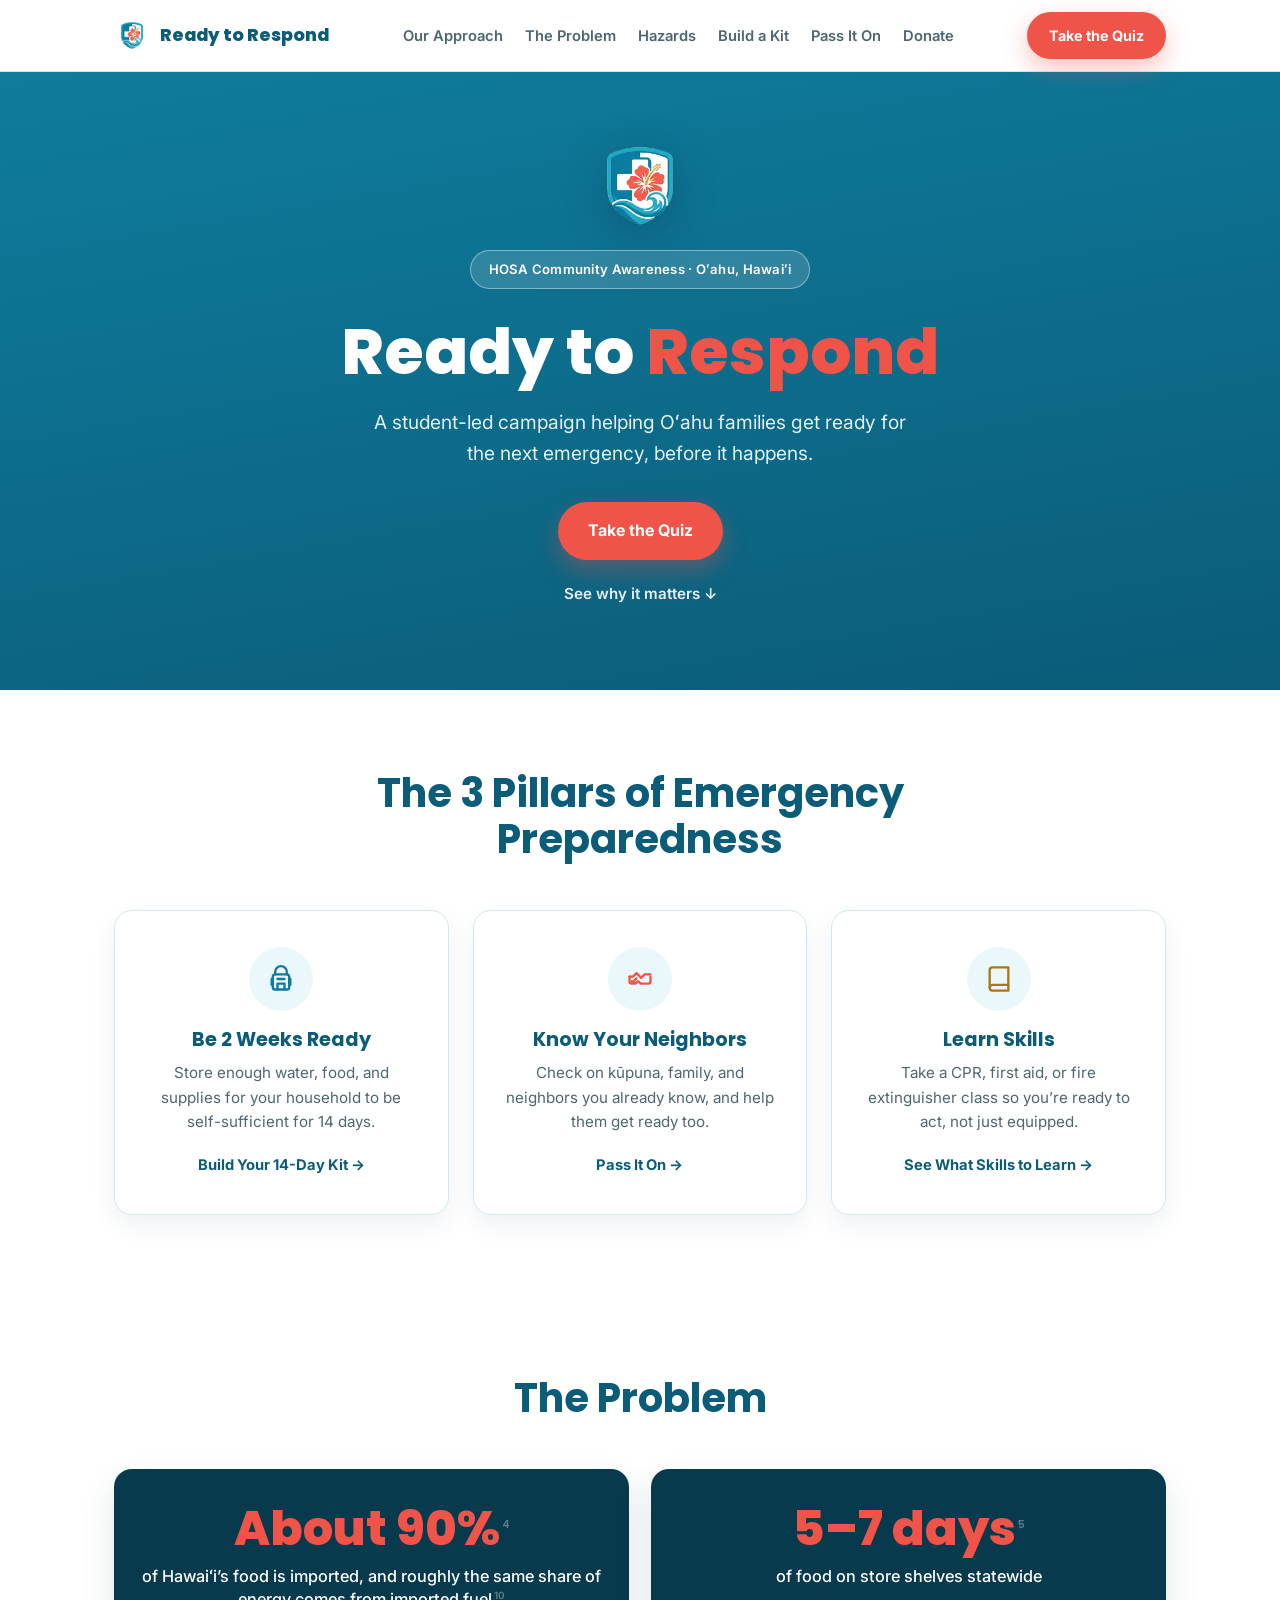
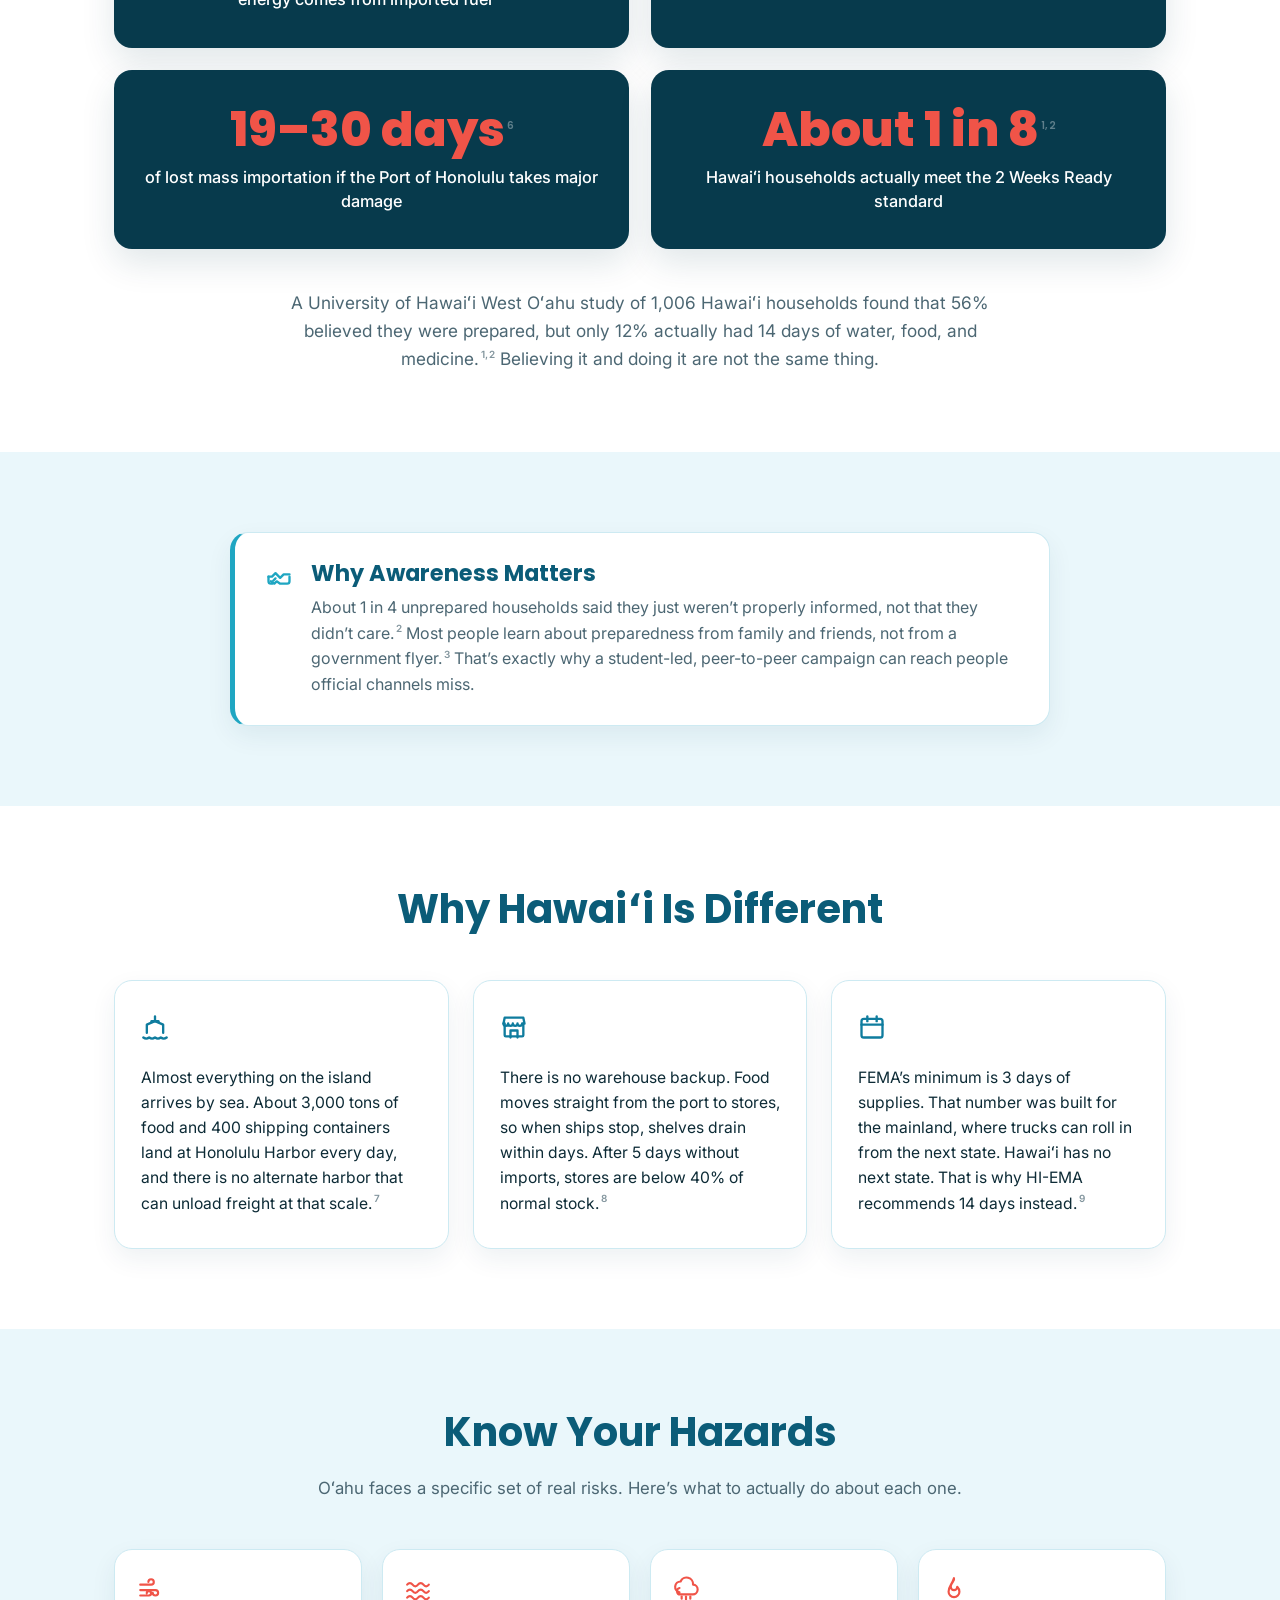
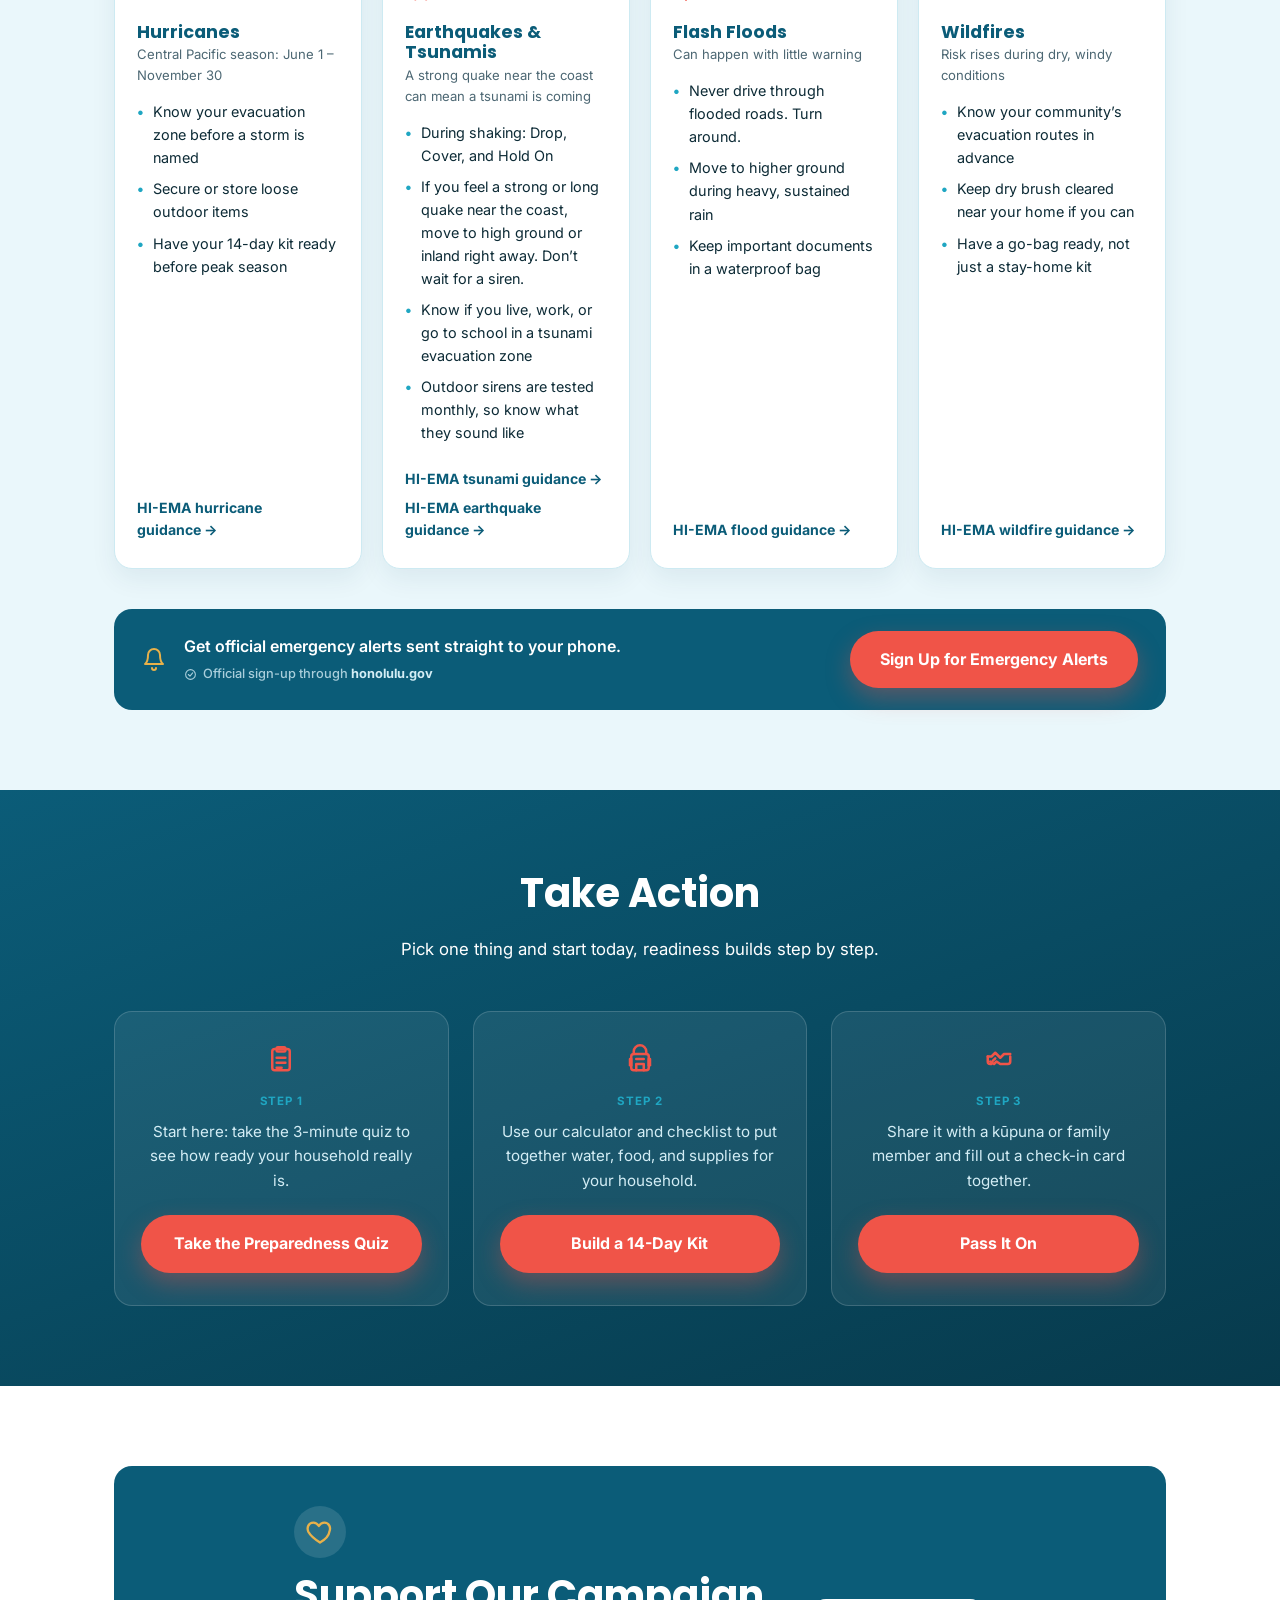
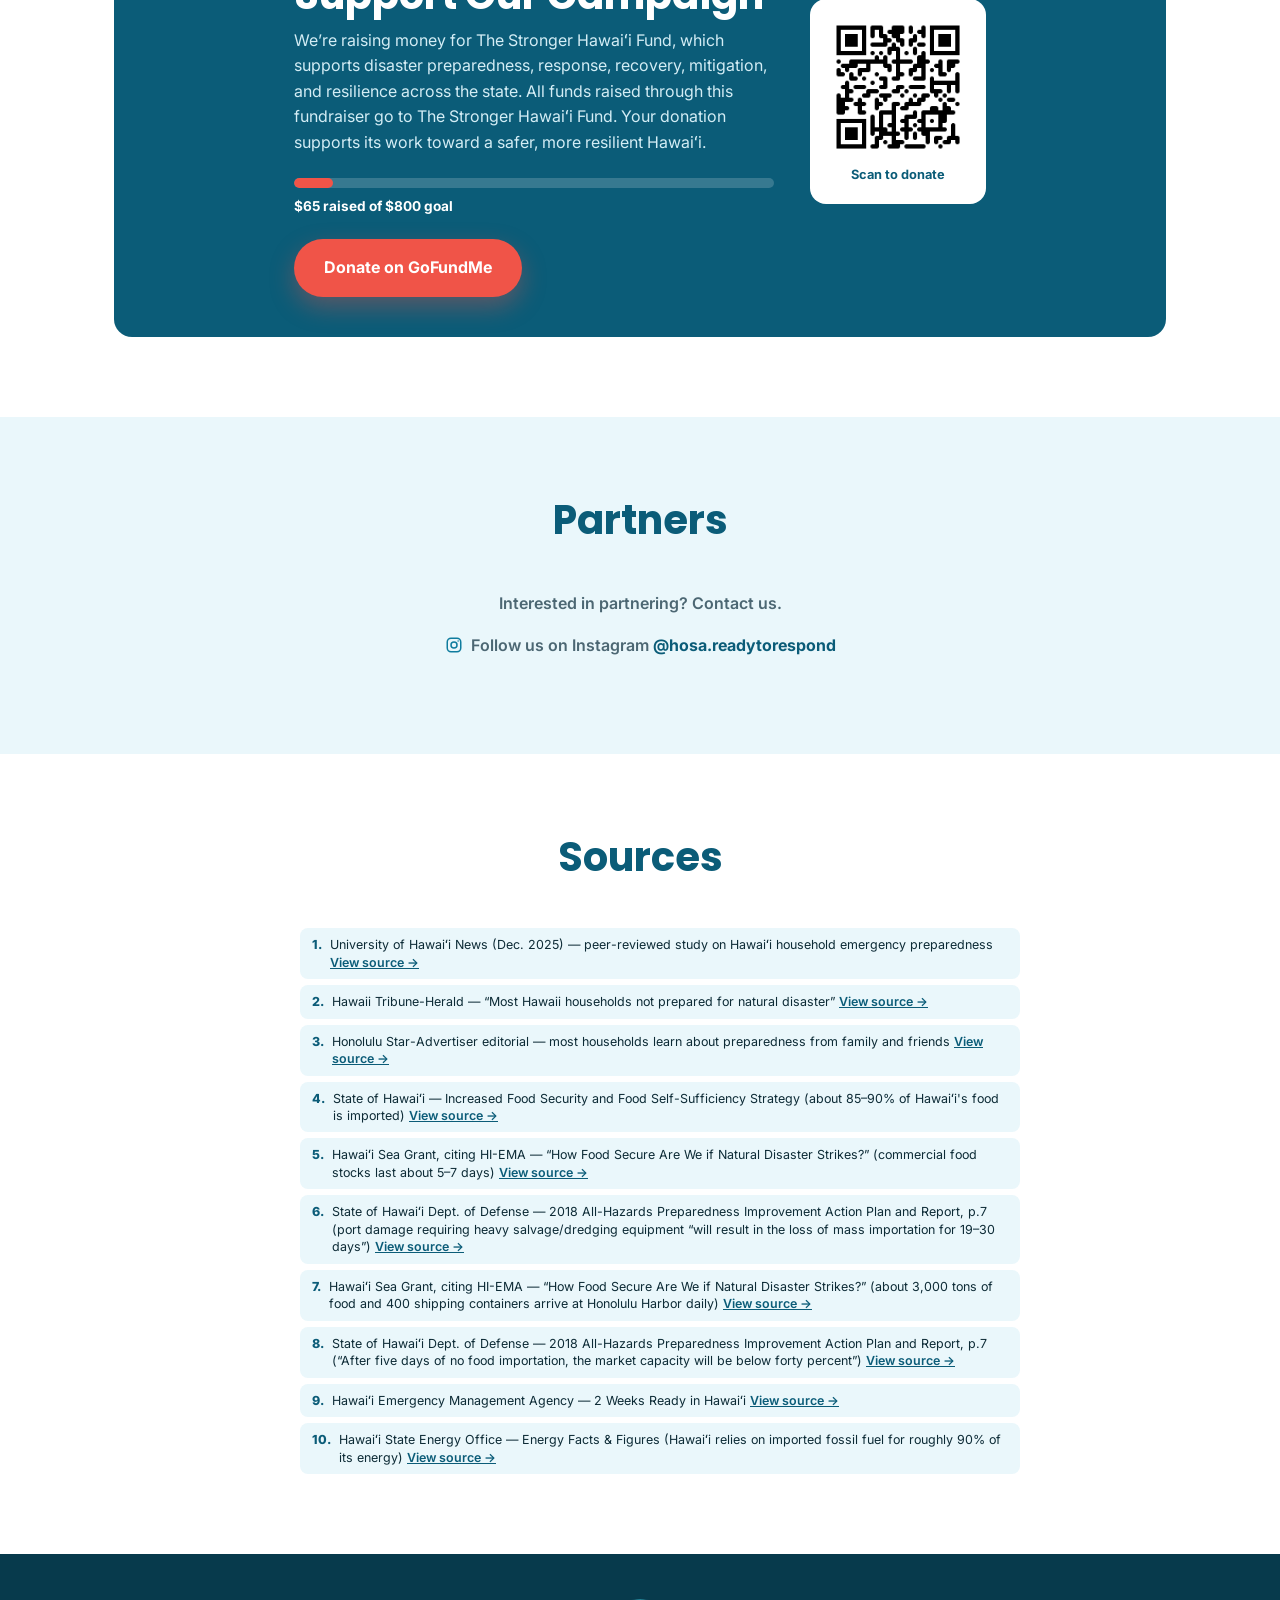
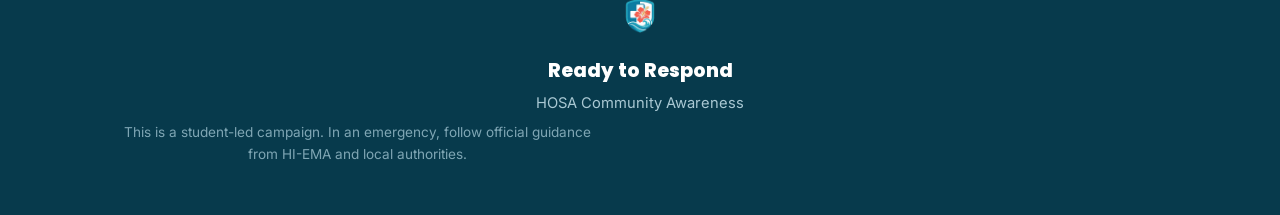
==== commit dafb51f9: "Remove all mentions of Moanalua High School Per request, the site can no longer state an affiliation" ====
--- a/index.html
+++ b/index.html
@@ -5,7 +5,7 @@
   <meta charset="UTF-8">
   <meta name="viewport" content="width=device-width, initial-scale=1.0">
   <title>Ready to Respond: HOSA Community Awareness</title>
-  <meta name="description" content="Ready to Respond is a student-led emergency preparedness campaign by Moanalua High School HOSA, helping O&#699;ahu families get 2 Weeks Ready.">
+  <meta name="description" content="Ready to Respond is a student-led emergency preparedness campaign run by HOSA students, helping O&#699;ahu families get 2 Weeks Ready.">
   <meta property="og:title" content="Ready to Respond: HOSA Community Awareness">
   <meta property="og:description" content="A student-led emergency preparedness campaign helping O&#699;ahu families get 2 Weeks Ready.">
   <meta property="og:image" content="https://r2rhawaii.org/images/og-banner.png">
@@ -198,7 +198,7 @@
   <section class="hero">
     <div class="container hero-inner">
       <img class="hero-logo" src="images/logo-mark.png" alt="Ready to Respond shield logo: a hibiscus flower and ocean wave">
-      <span class="eyebrow-badge">HOSA Community Awareness &middot; Moanalua High School &middot; O&#699;ahu, Hawai&#699;i</span>
+      <span class="eyebrow-badge">HOSA Community Awareness &middot; O&#699;ahu, Hawai&#699;i</span>
       <h1>Ready to <span class="text-coral">Respond</span></h1>
       <p class="hero-lead">A student-led campaign helping O&#699;ahu families get ready for the next emergency, before it happens.</p>
       <a href="quiz.html" class="btn btn-coral hero-cta" data-track="quiz_click" data-track-location="hero">Take the Quiz</a>
@@ -466,7 +466,7 @@
     <div class="container">
       <img class="footer-logo" src="images/logo-mark.png" alt="Ready to Respond shield logo">
       <p class="footer-title">Ready to Respond</p>
-      <p>Moanalua High School &middot; HOSA Community Awareness</p>
+      <p>HOSA Community Awareness</p>
       <p class="footer-fine">This is a student-led campaign. In an emergency, follow official guidance from HI-EMA and local authorities.</p>
     </div>
   </footer>
--- a/css/style.css
+++ b/css/style.css
@@ -1,6 +1,6 @@
 /* =========================================================
    Ready to Respond — HOSA Community Awareness Campaign
-   Moanalua High School, Oʻahu, Hawaiʻi
+   O'ahu, Hawai'i
    Palette pulled from the campaign logo: ocean teal + hibiscus coral.
    ---------------------------------------------------------
    1. Brand colors & fonts
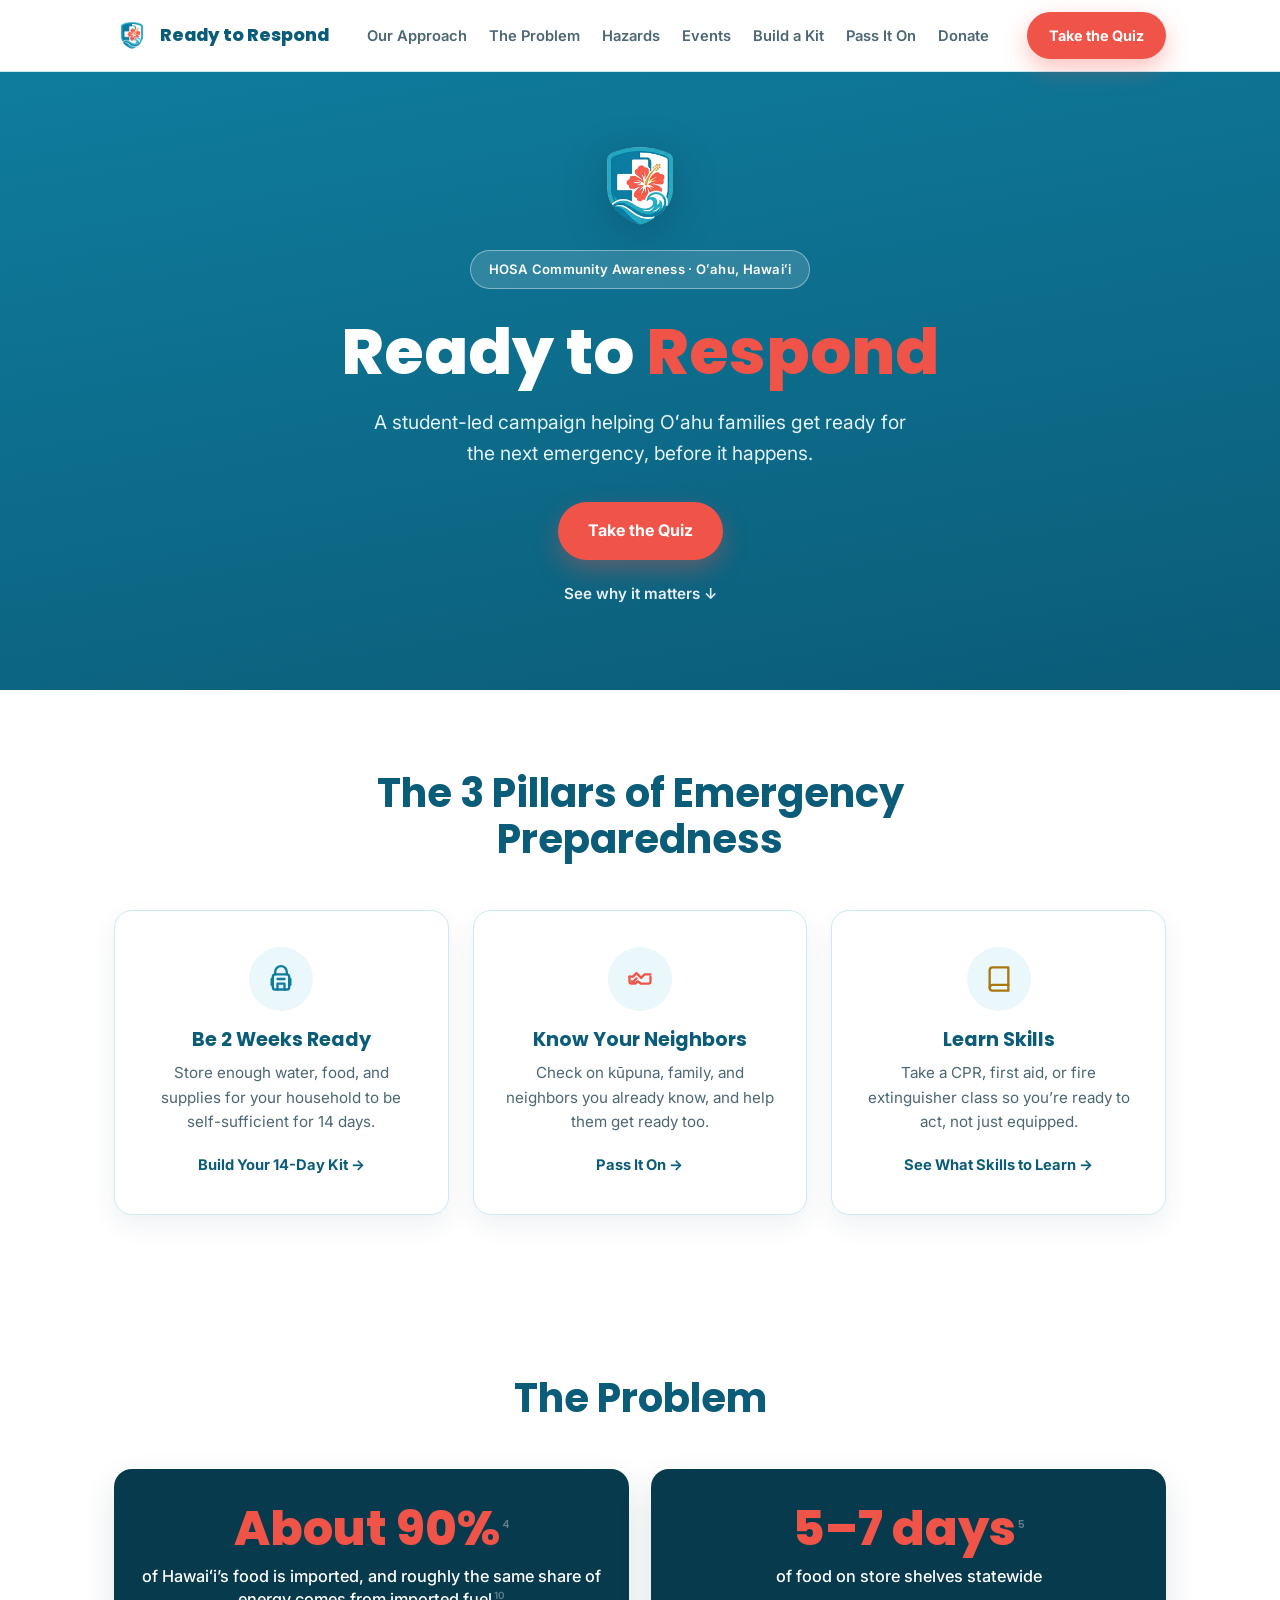
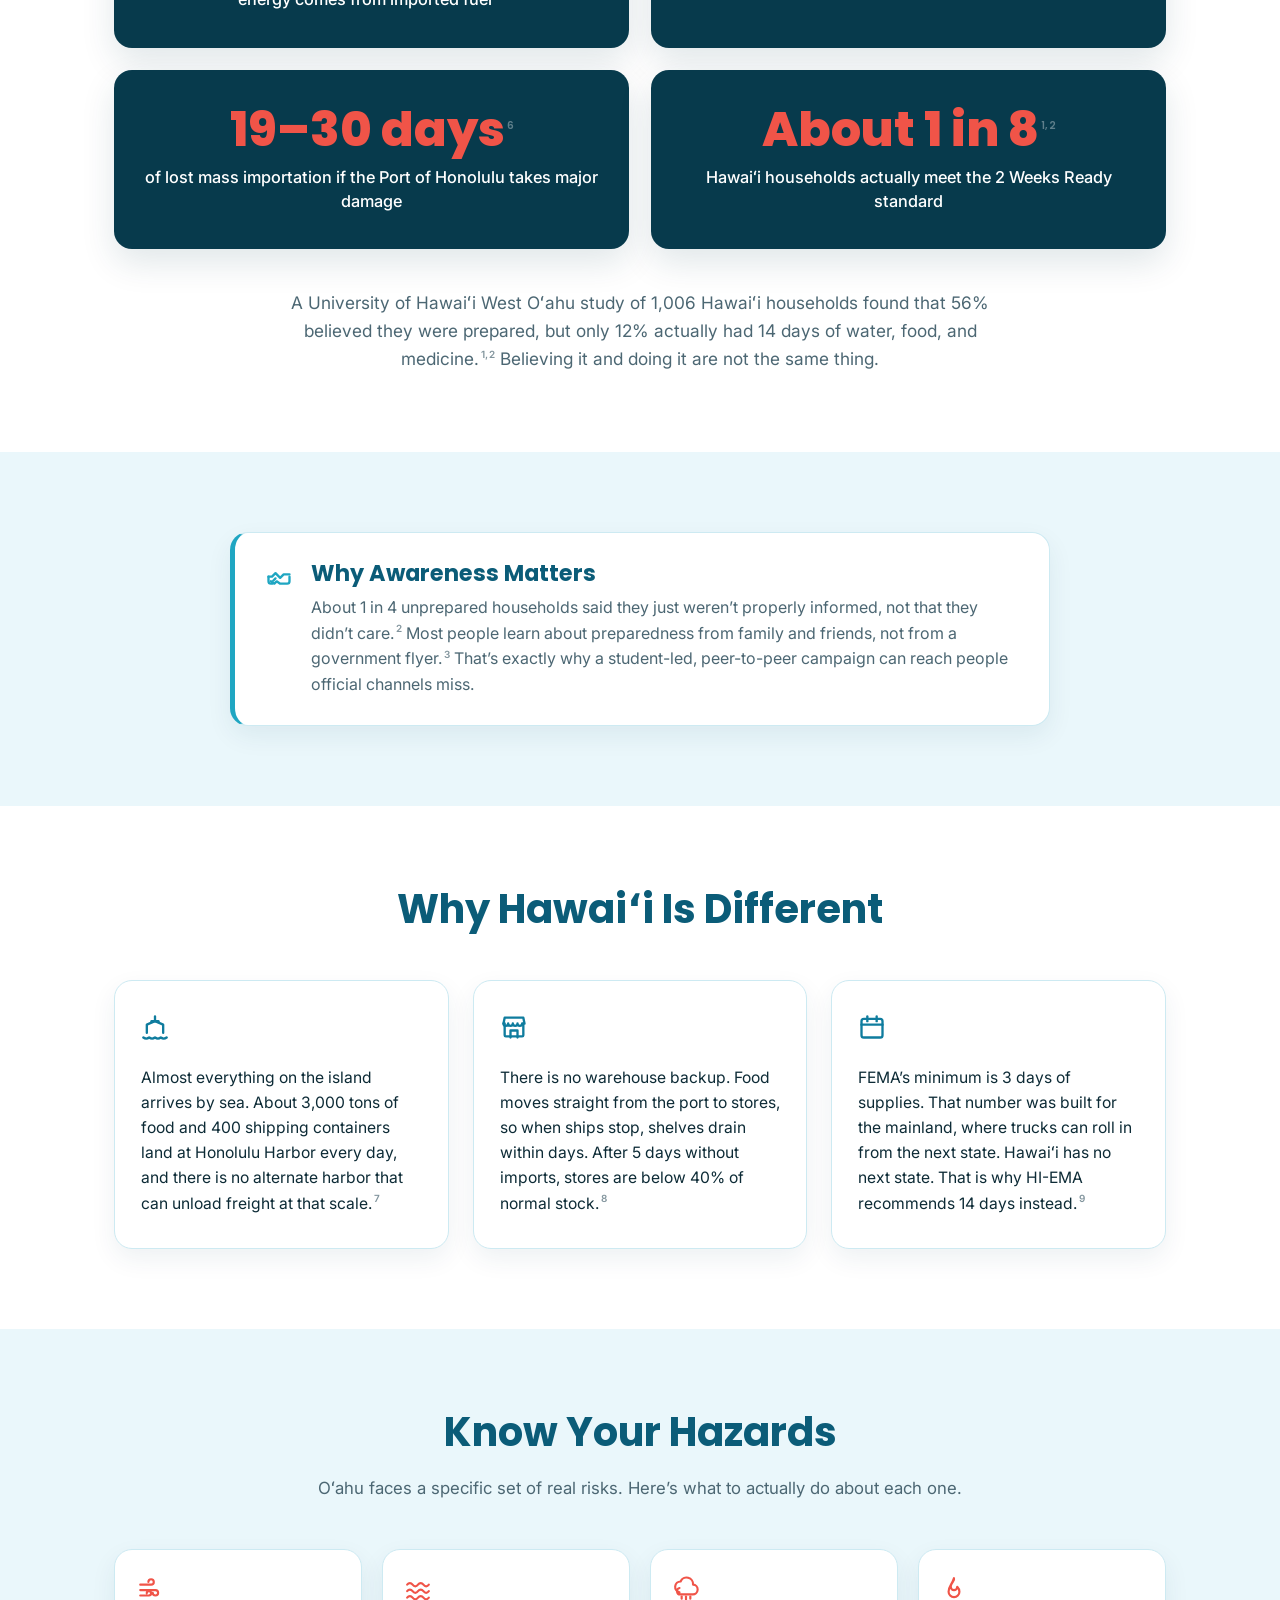
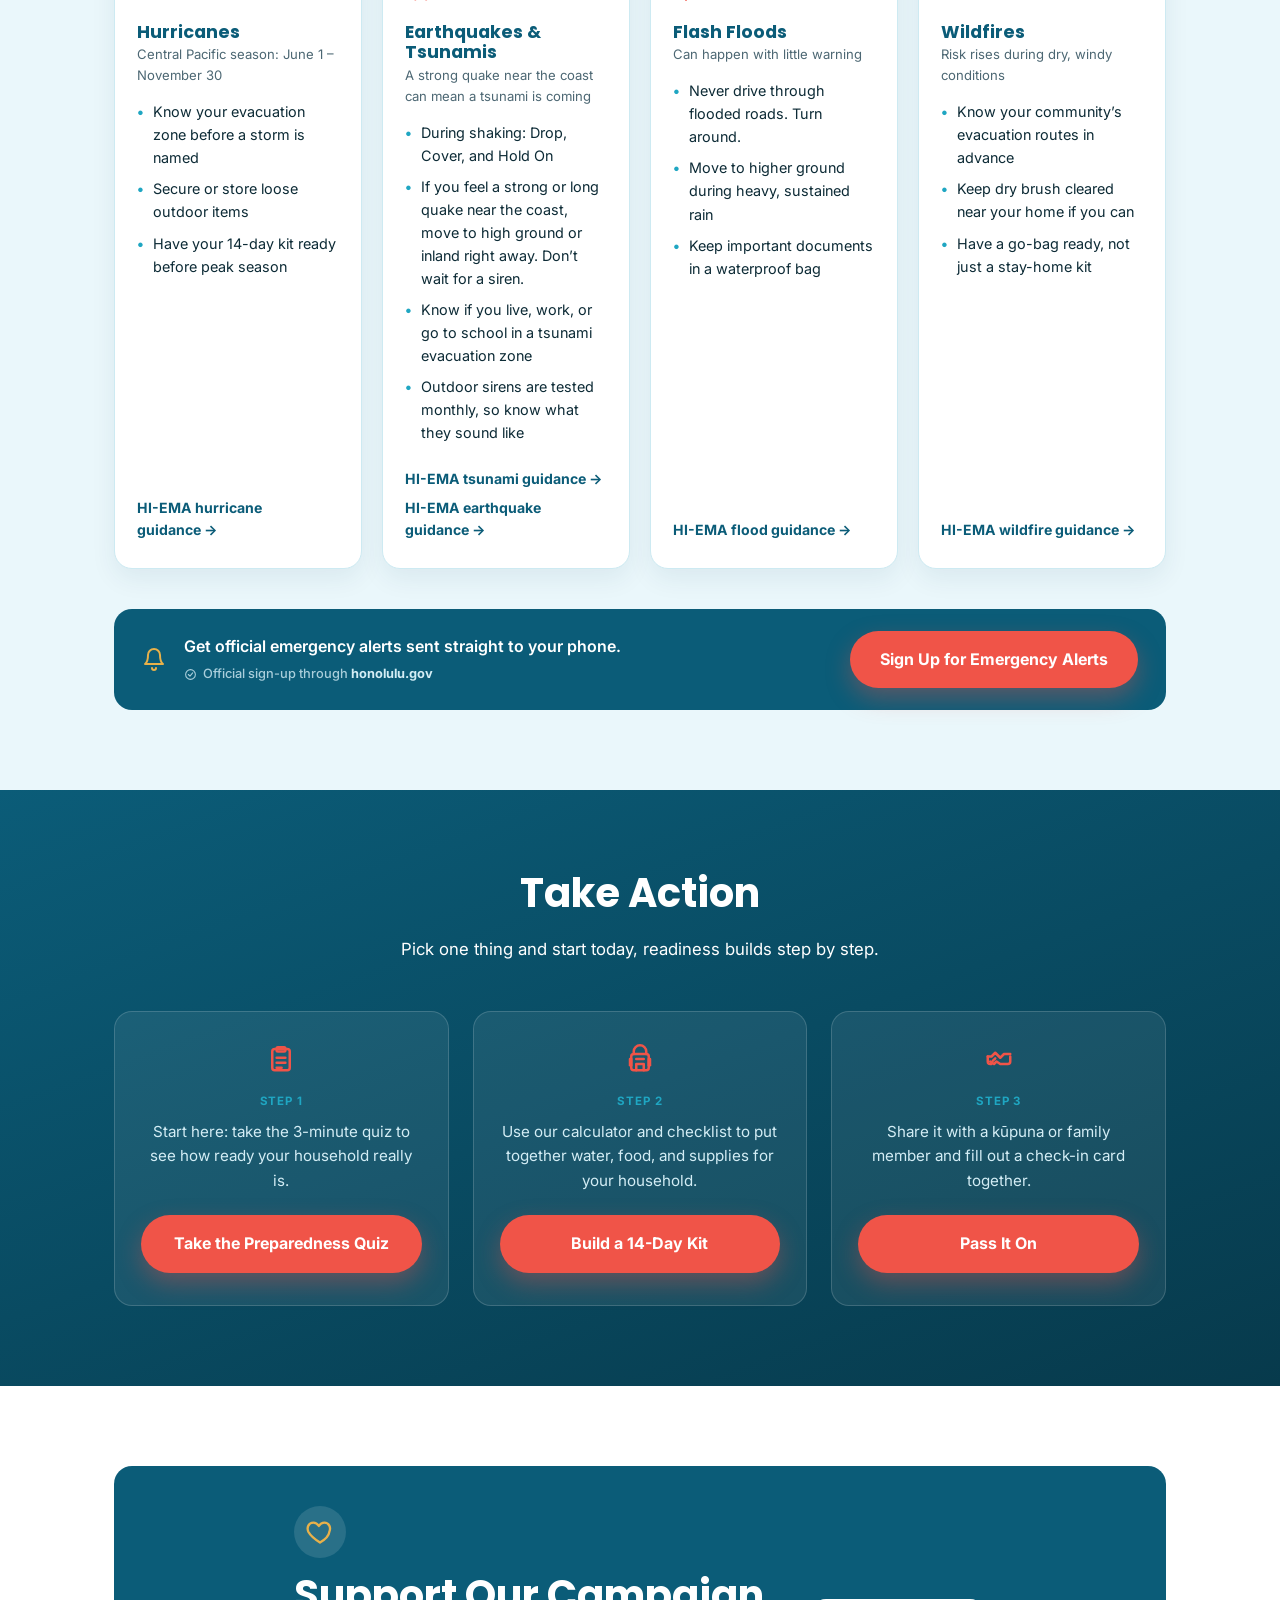
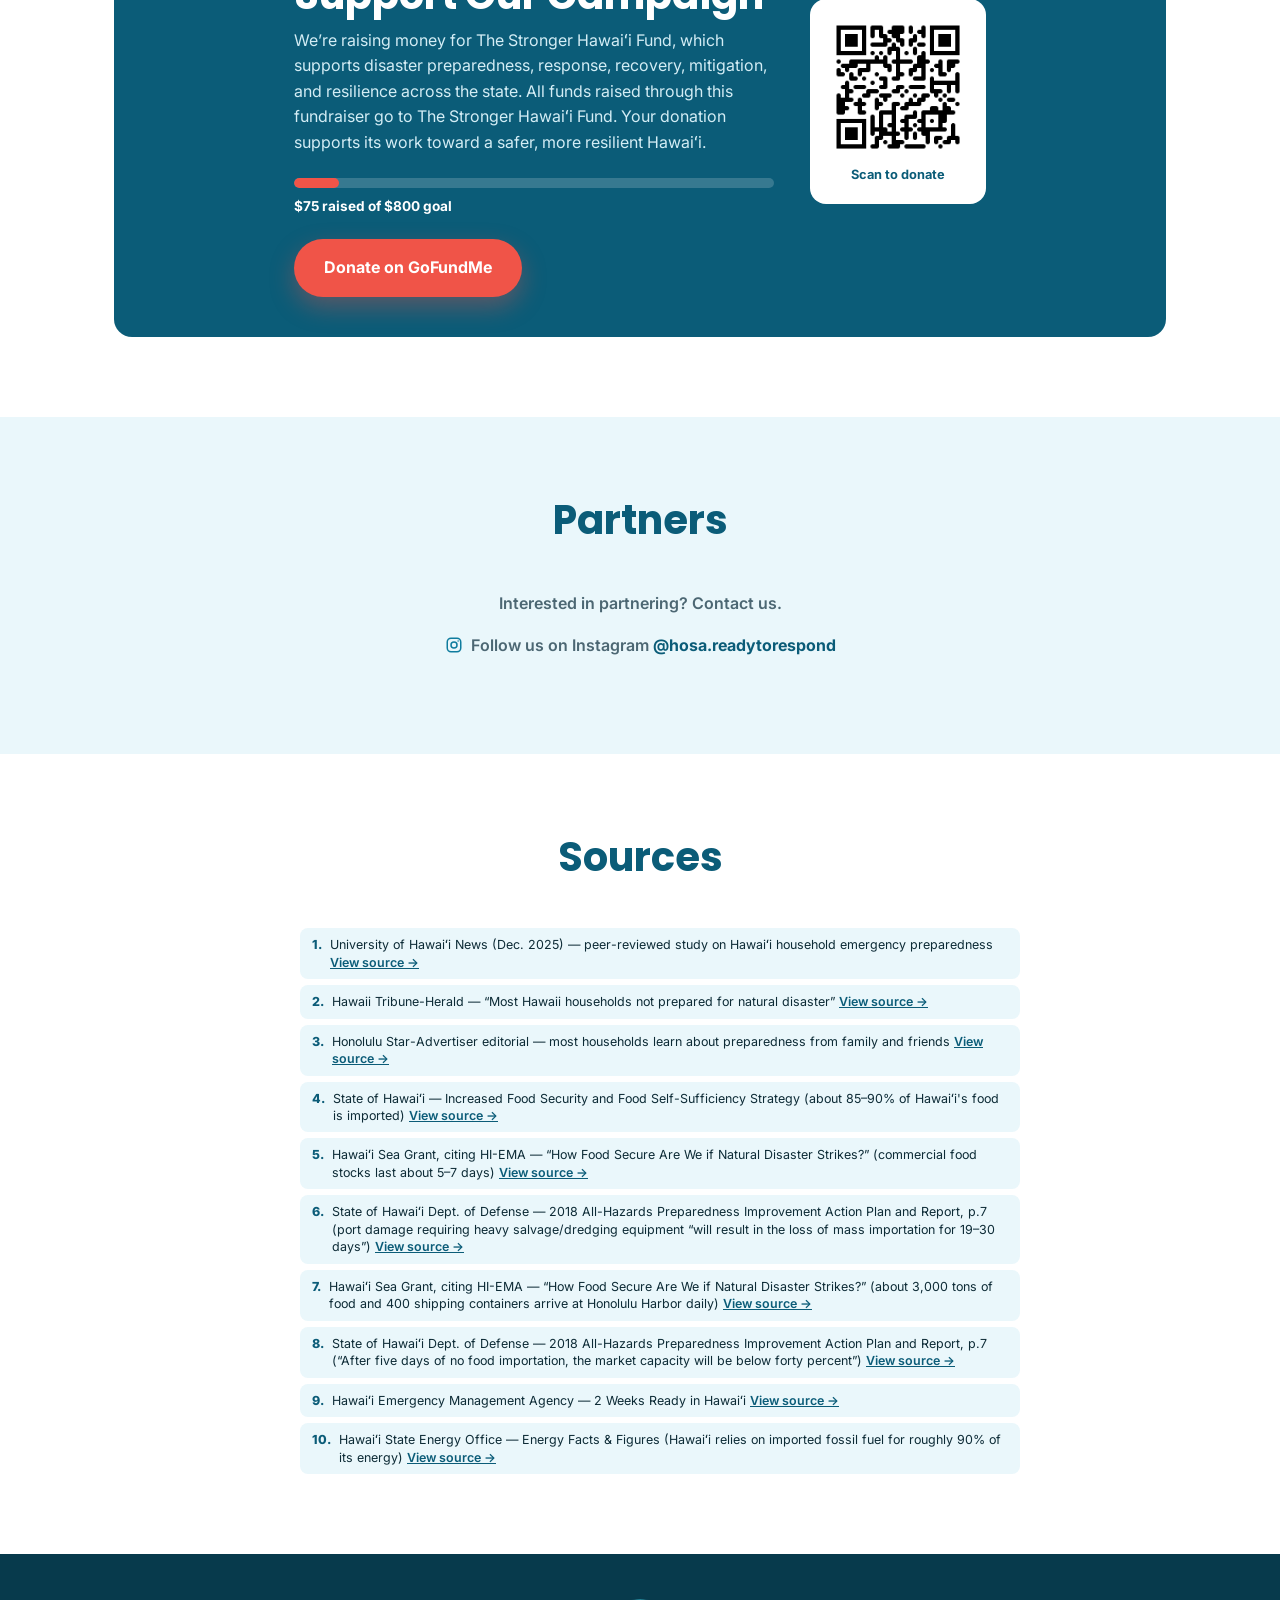
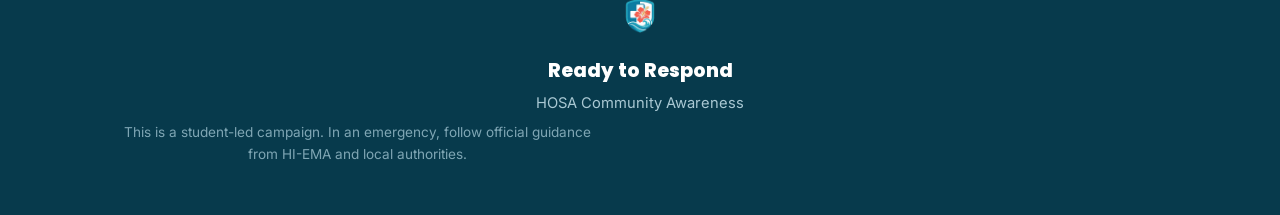
==== commit 15d94fd7: "Add Past Events page and restructure Build a Kit checklist - New events.html page with Instagram-sty" ====
--- a/index.html
+++ b/index.html
@@ -179,6 +179,7 @@
           <li><a href="#pillars">Our Approach</a></li>
           <li><a href="#problem">The Problem</a></li>
           <li><a href="#hazards">Hazards</a></li>
+          <li><a href="events.html">Events</a></li>
           <li><a href="kit.html">Build a Kit</a></li>
           <li><a href="pass-it-on.html">Pass It On</a></li>
           <li><a href="#donate">Donate</a></li>
@@ -419,11 +420,11 @@
                manually-updated snapshot. To update: open
                https://gofund.me/ed0663a31, read the new "raised"
                total, then change BOTH the width % below and the
-               label text to match. Last checked 2026-11-10:
-               $65 raised of $800 goal (8.13%). -->
+               label text to match. Last checked 2026-11-12:
+               $75 raised of $800 goal (9.38%). -->
           <div class="donate-progress">
-            <div class="donate-progress-bar"><div class="donate-progress-fill" style="width: 8.13%"></div></div>
-            <p class="donate-progress-label">$65 raised of $800 goal</p>
+            <div class="donate-progress-bar"><div class="donate-progress-fill" style="width: 9.38%"></div></div>
+            <p class="donate-progress-label">$75 raised of $800 goal</p>
           </div>
 
           <a href="https://gofund.me/ed0663a31" target="_blank" rel="noopener" class="btn btn-coral" data-track="donate_click" data-track-location="donate-section">Donate on GoFundMe</a>
--- a/css/style.css
+++ b/css/style.css
@@ -15,7 +15,8 @@
    10. Build Your 14-Day Kit
    11. Pass It On
    12. Take Action
-   13. Our Campaign / Impact / Events
+   13. Preparedness Quiz
+   13b. Past Events
    14. Partners
    15. Team
    16. Languages
@@ -778,7 +779,9 @@
   box-shadow: 0 10px 26px rgba(11, 61, 78, 0.06);
 }
 
-.kit-tier h3 { margin-bottom: 14px; }
+.kit-tier h3 { margin-bottom: 2px; }
+
+.kit-tier-sub { margin: 0 0 14px; font-size: 0.82rem; color: var(--ink-soft); }
 
 .kit-item {
   display: flex;
@@ -1186,6 +1189,139 @@
   font-weight: 700;
   color: var(--teal-dark);
 }
+
+/* ---------- 13b. PAST EVENTS ---------- */
+.events-grid {
+  display: grid;
+  grid-template-columns: repeat(auto-fit, minmax(300px, 380px));
+  justify-content: center;
+  gap: 32px;
+}
+
+.event-card {
+  width: 100%;
+  max-width: 380px;
+  background: var(--white);
+  border: 1px solid var(--border);
+  border-radius: var(--radius);
+  box-shadow: var(--shadow);
+  overflow: hidden;
+}
+
+.event-card-header {
+  display: flex;
+  align-items: center;
+  gap: 10px;
+  padding: 12px 16px;
+}
+
+.event-avatar {
+  width: 32px;
+  height: 32px;
+  border-radius: 50%;
+  object-fit: cover;
+  flex-shrink: 0;
+}
+
+.event-header-text {
+  display: flex;
+  flex-direction: column;
+  line-height: 1.25;
+  min-width: 0;
+}
+
+.event-account {
+  font-weight: 700;
+  font-size: 0.9rem;
+  color: var(--ink);
+}
+
+.event-date { font-size: 0.75rem; color: var(--ink-soft); }
+
+.event-carousel {
+  position: relative;
+  aspect-ratio: 4 / 5;
+  overflow: hidden;
+  background: var(--sky);
+  border-top: 1px solid var(--border);
+  border-bottom: 1px solid var(--border);
+  touch-action: pan-y;
+}
+
+.event-track {
+  display: flex;
+  width: 100%;
+  height: 100%;
+  transition: transform 0.35s ease;
+}
+
+.event-slide {
+  width: 100%;
+  height: 100%;
+  object-fit: cover;
+  flex-shrink: 0;
+  display: block;
+}
+
+.event-nav {
+  position: absolute;
+  top: 50%;
+  transform: translateY(-50%);
+  width: 30px;
+  height: 30px;
+  border: none;
+  border-radius: 50%;
+  background: rgba(255, 255, 255, 0.88);
+  color: var(--ink);
+  display: flex;
+  align-items: center;
+  justify-content: center;
+  cursor: pointer;
+  box-shadow: 0 2px 8px rgba(13, 43, 54, 0.25);
+  transition: background 0.2s ease;
+}
+
+.event-nav:hover { background: var(--white); }
+.event-nav-prev { left: 10px; }
+.event-nav-next { right: 10px; }
+
+.event-counter {
+  position: absolute;
+  top: 10px;
+  right: 12px;
+  background: rgba(13, 43, 54, 0.6);
+  color: var(--white);
+  font-size: 0.72rem;
+  font-weight: 600;
+  padding: 2px 9px;
+  border-radius: 999px;
+}
+
+.event-dots {
+  position: absolute;
+  bottom: 10px;
+  left: 50%;
+  transform: translateX(-50%);
+  display: flex;
+  gap: 6px;
+}
+
+.event-dot {
+  width: 6px;
+  height: 6px;
+  padding: 0;
+  border: none;
+  border-radius: 50%;
+  background: rgba(255, 255, 255, 0.65);
+  box-shadow: 0 0 0 1px rgba(13, 43, 54, 0.2);
+  cursor: pointer;
+}
+
+.event-dot.is-active { background: var(--white); width: 8px; height: 8px; }
+
+.event-card-body { padding: 14px 16px 18px; }
+.event-card-body h3 { margin: 0 0 6px; }
+.event-card-body p { margin: 0; color: var(--ink-soft); font-size: 0.92rem; white-space: pre-line; }
 
 /* ---------- 14. PARTNERS ---------- */
 .partners-grid {
@@ -1395,6 +1531,7 @@
   .calc-row { grid-template-columns: 1fr; }
   .hazard-grid { grid-template-columns: 1fr; }
   .partners-grid { grid-template-columns: 1fr; }
+  .events-grid { grid-template-columns: 1fr; }
   .awareness-callout { flex-direction: column; }
   .kit-actions .btn,
   .share-buttons .btn,
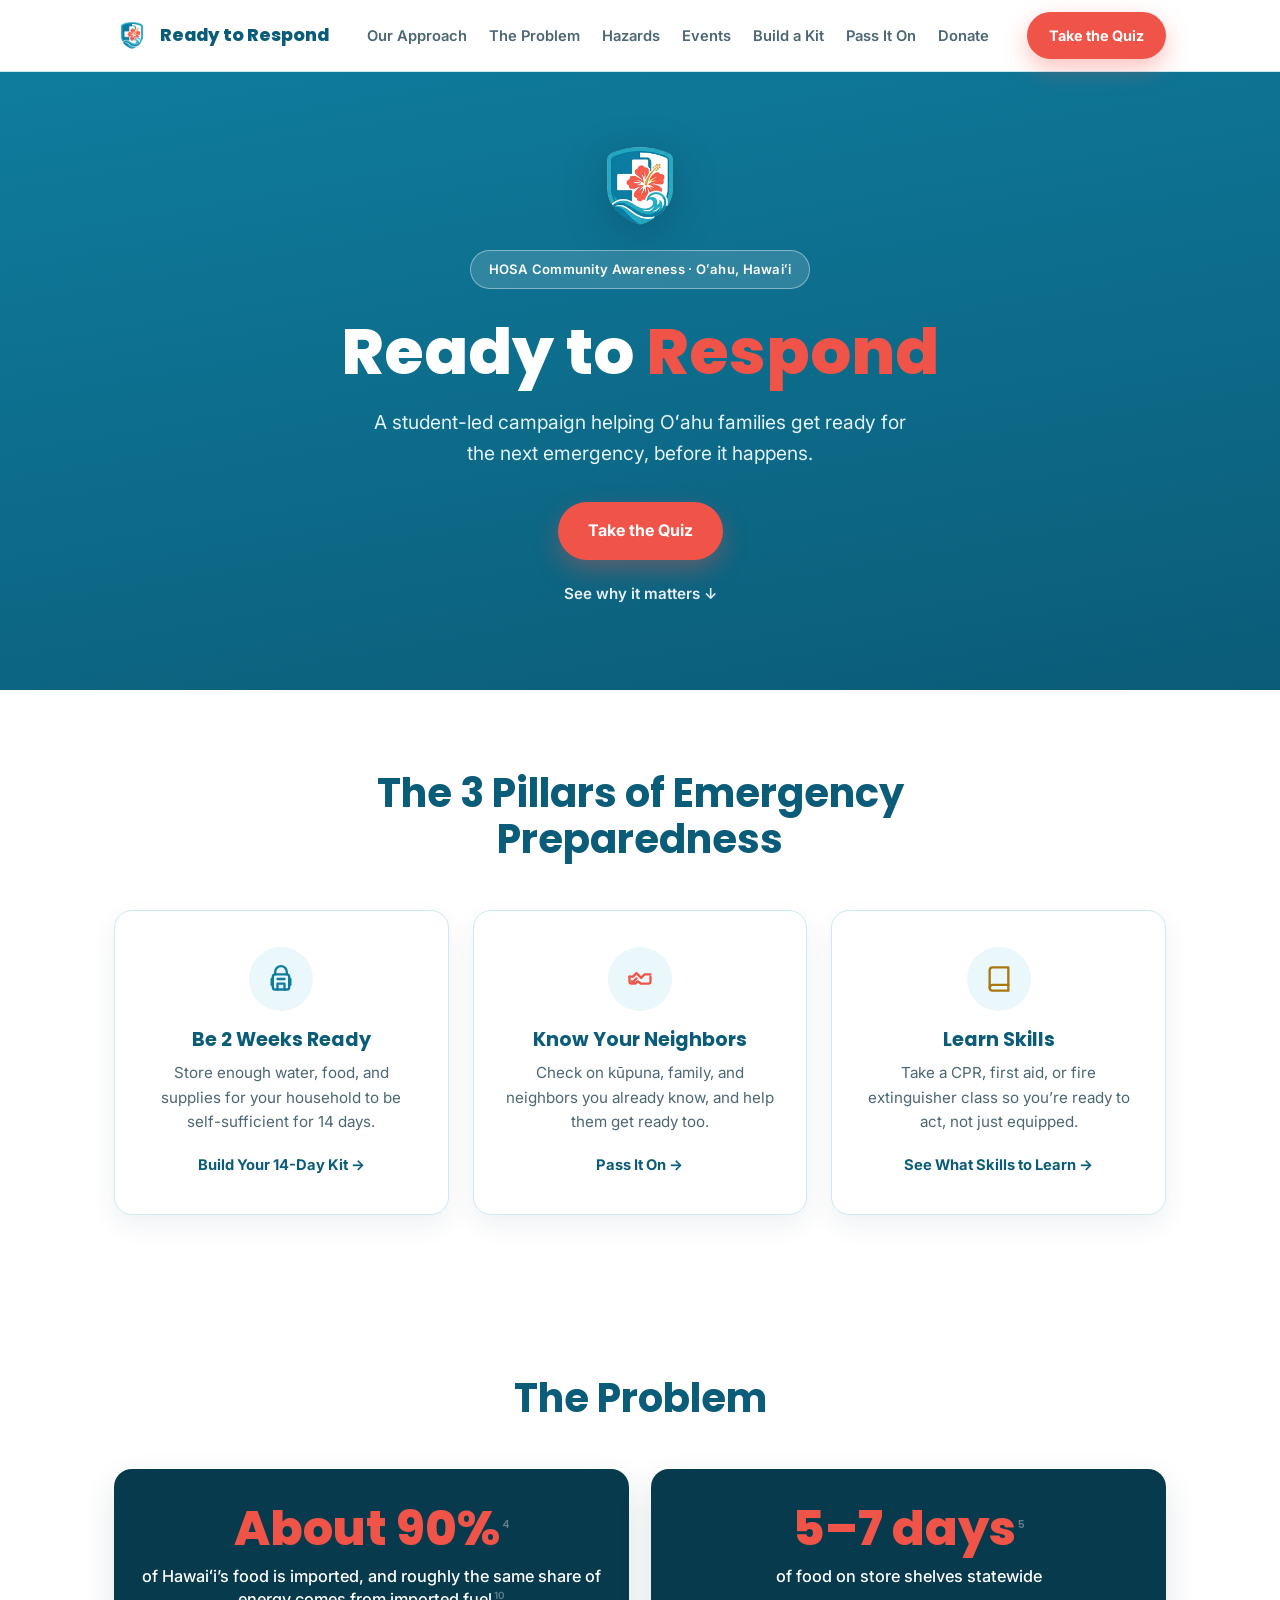
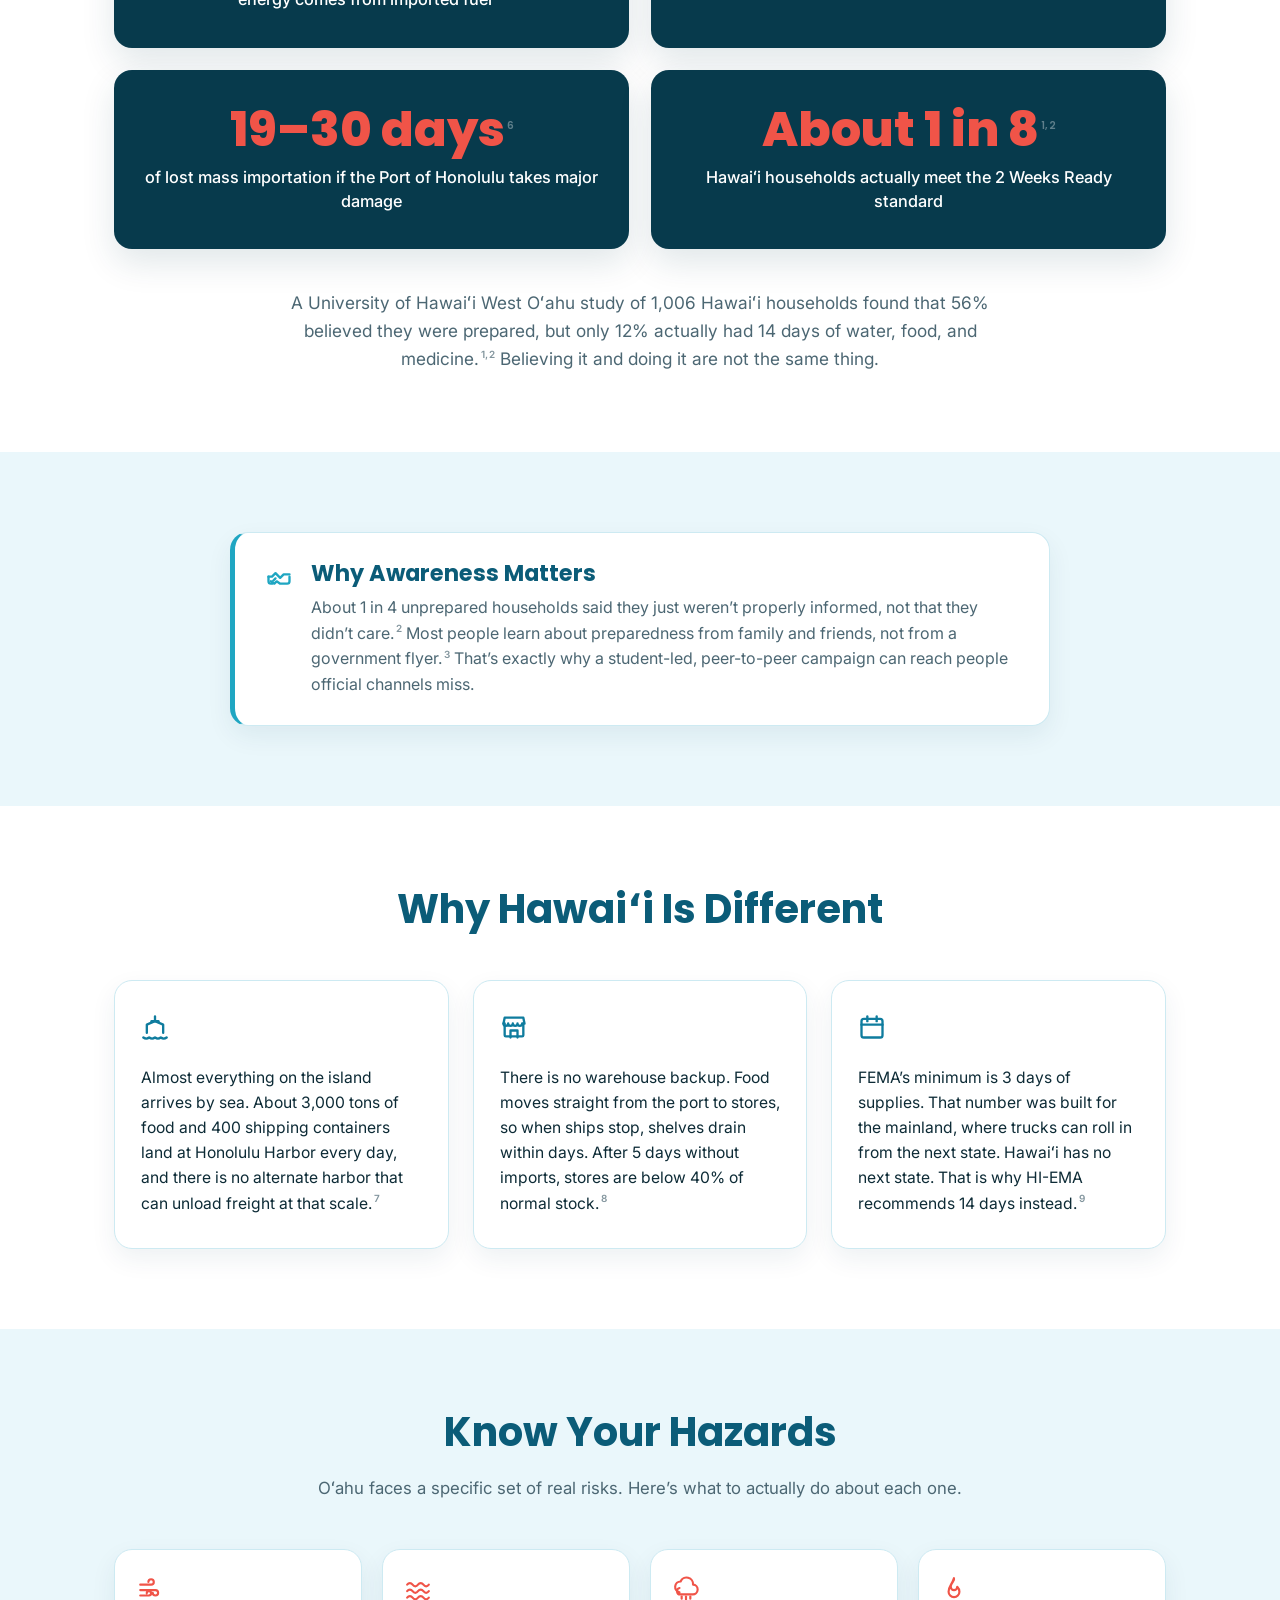
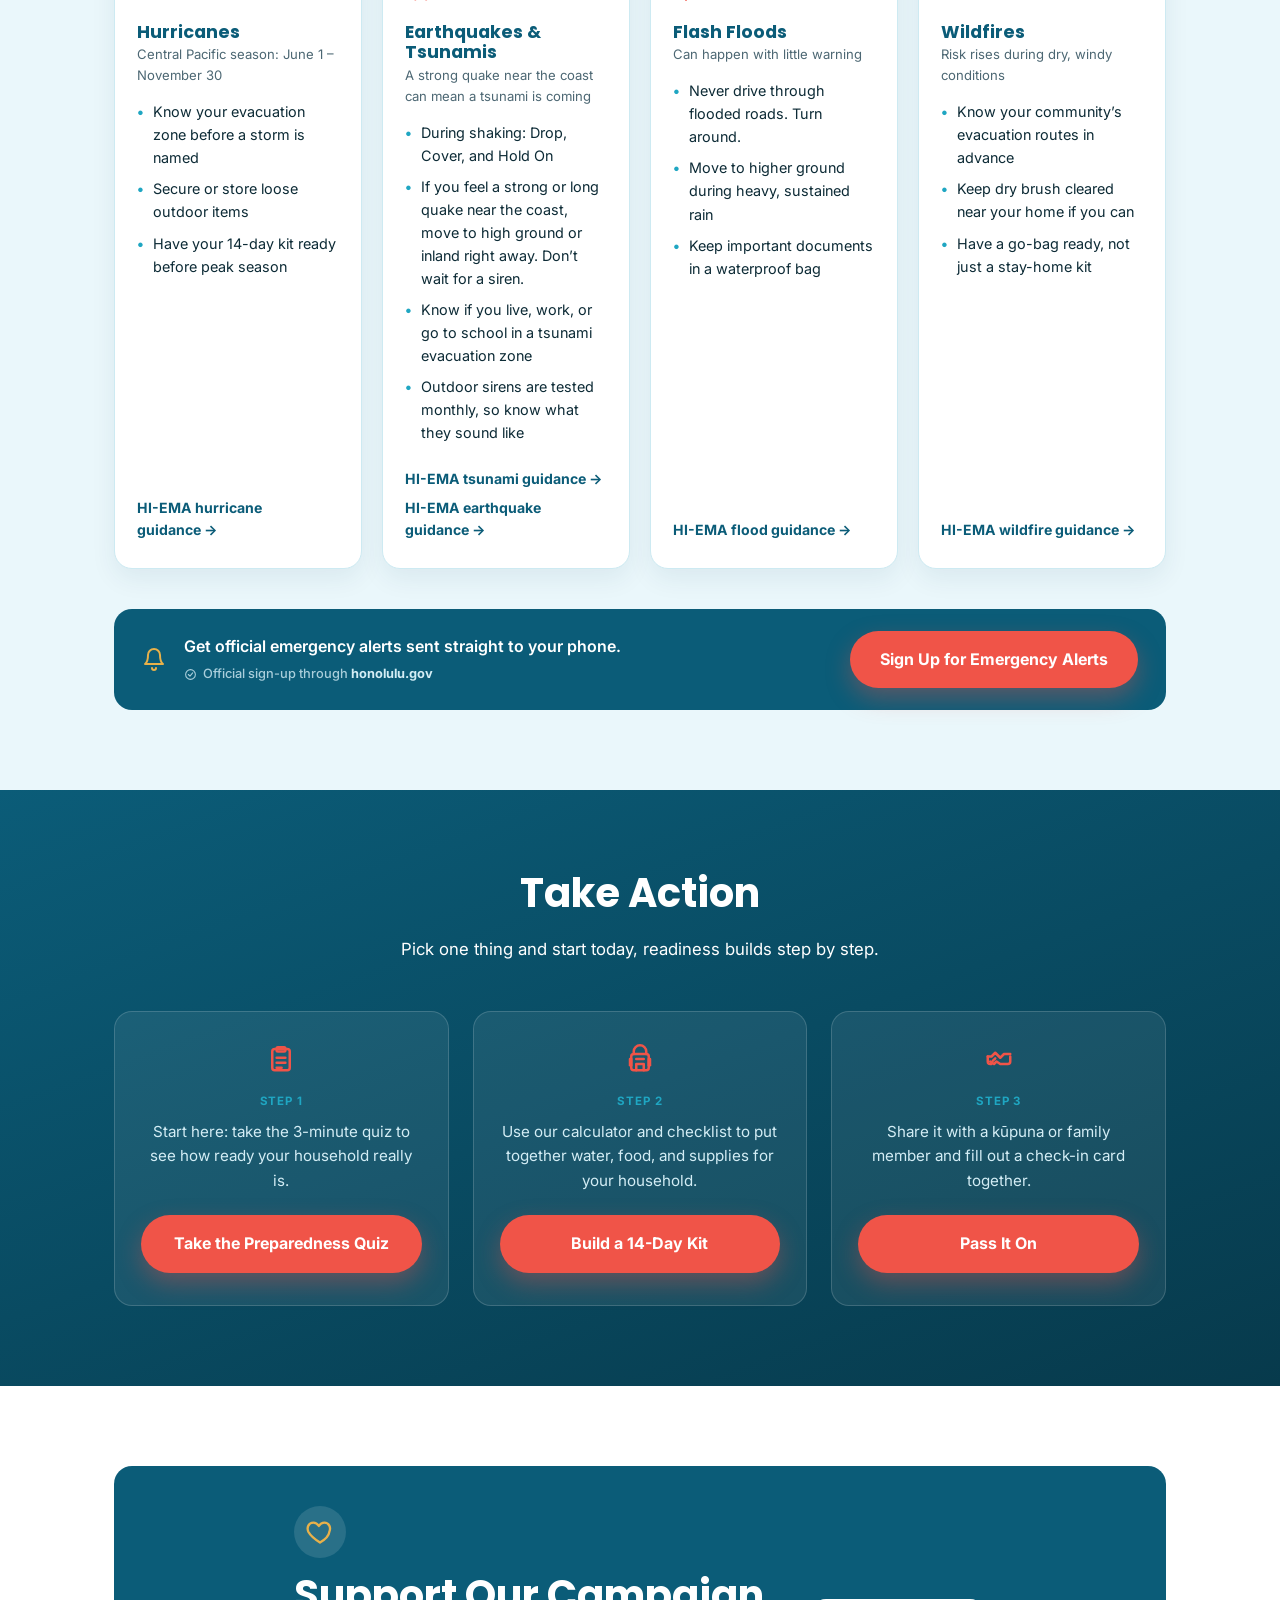
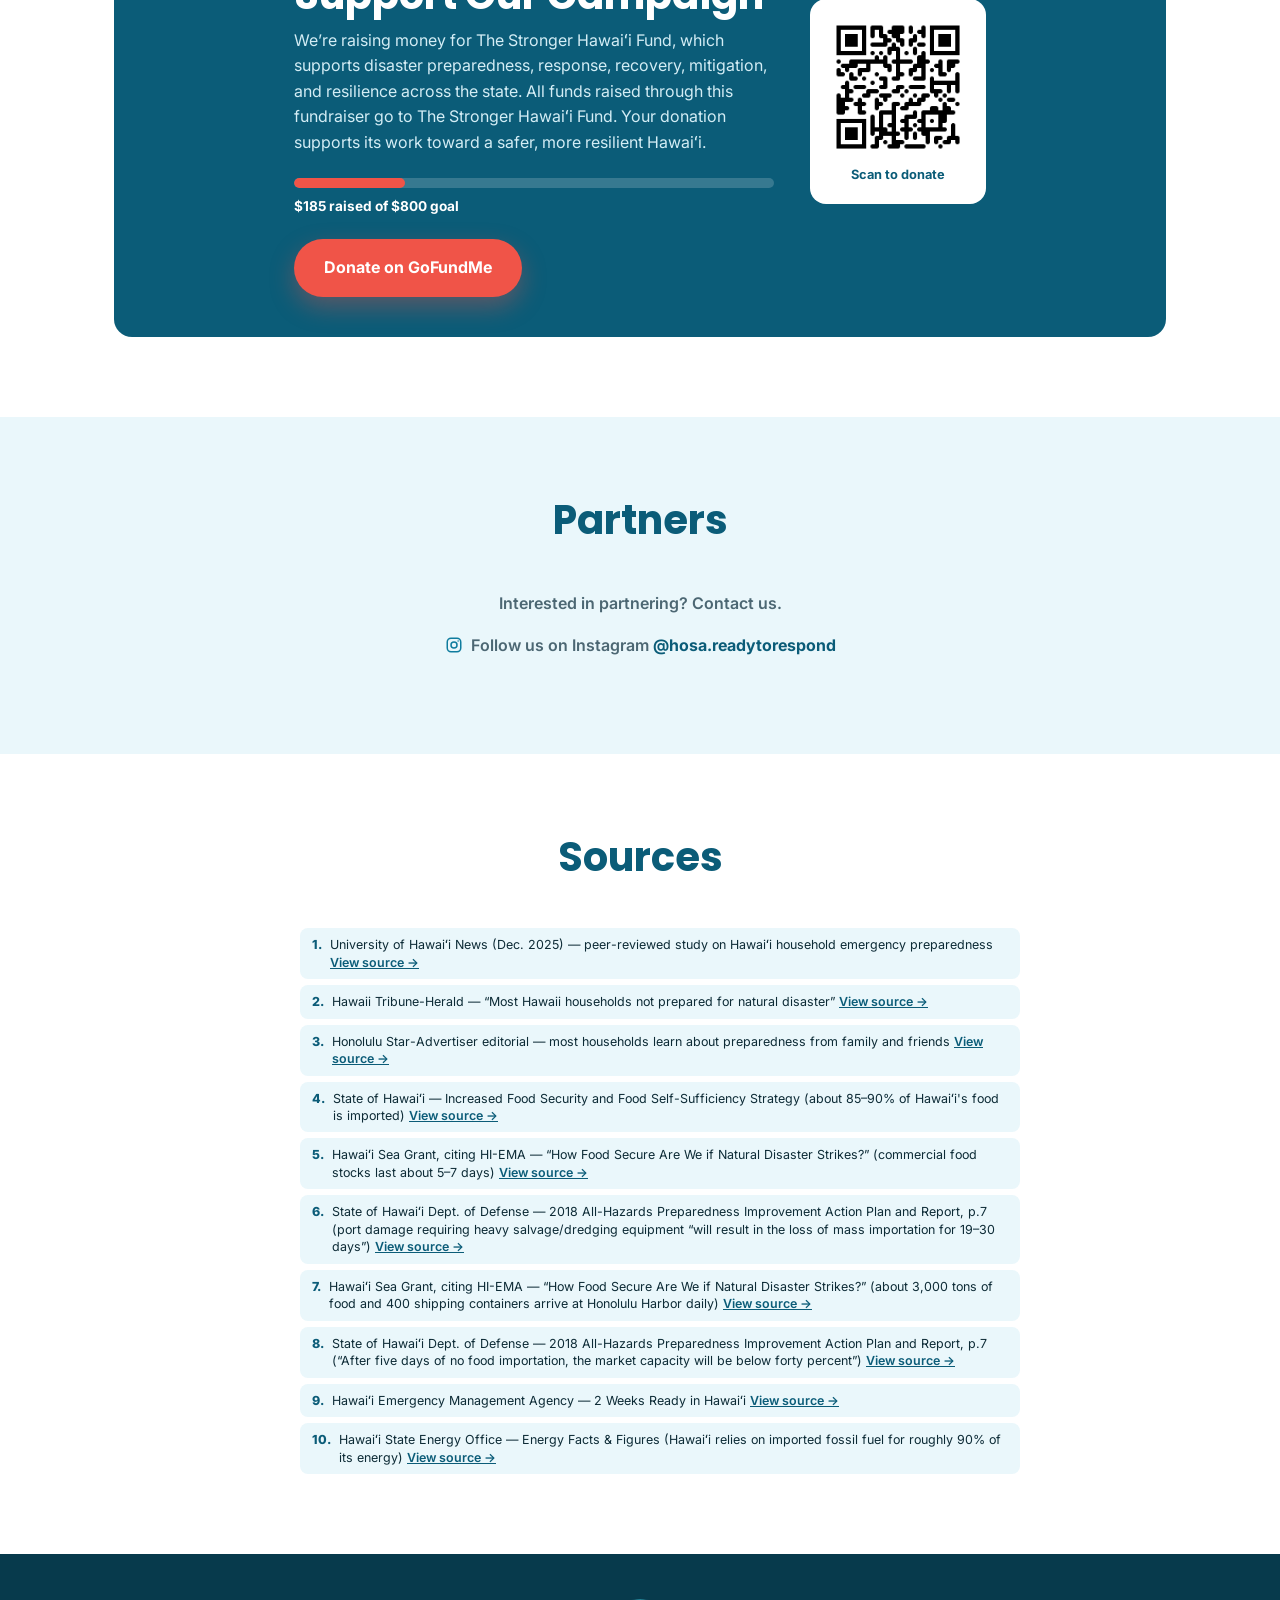
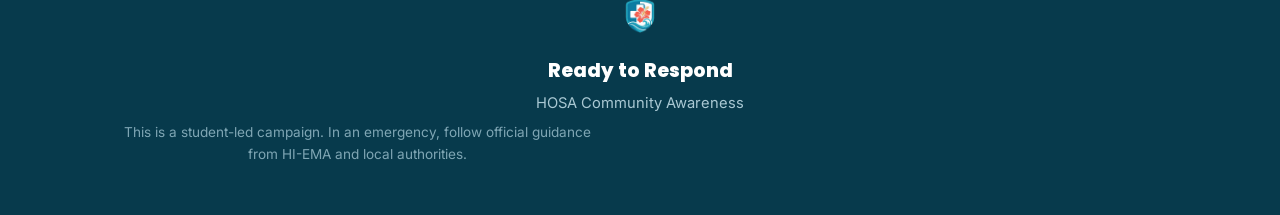
==== commit c55bc1b9: "Update GoFundMe progress bar to $185 of $800 Co-Authored-By: Claude Sonnet 5 <noreply@anthropic.com>" ====
--- a/index.html
+++ b/index.html
@@ -421,10 +421,10 @@
                https://gofund.me/ed0663a31, read the new "raised"
                total, then change BOTH the width % below and the
                label text to match. Last checked 2026-11-12:
-               $75 raised of $800 goal (9.38%). -->
+               $185 raised of $800 goal (23.13%). -->
           <div class="donate-progress">
-            <div class="donate-progress-bar"><div class="donate-progress-fill" style="width: 9.38%"></div></div>
-            <p class="donate-progress-label">$75 raised of $800 goal</p>
+            <div class="donate-progress-bar"><div class="donate-progress-fill" style="width: 23.13%"></div></div>
+            <p class="donate-progress-label">$185 raised of $800 goal</p>
           </div>
 
           <a href="https://gofund.me/ed0663a31" target="_blank" rel="noopener" class="btn btn-coral" data-track="donate_click" data-track-location="donate-section">Donate on GoFundMe</a>
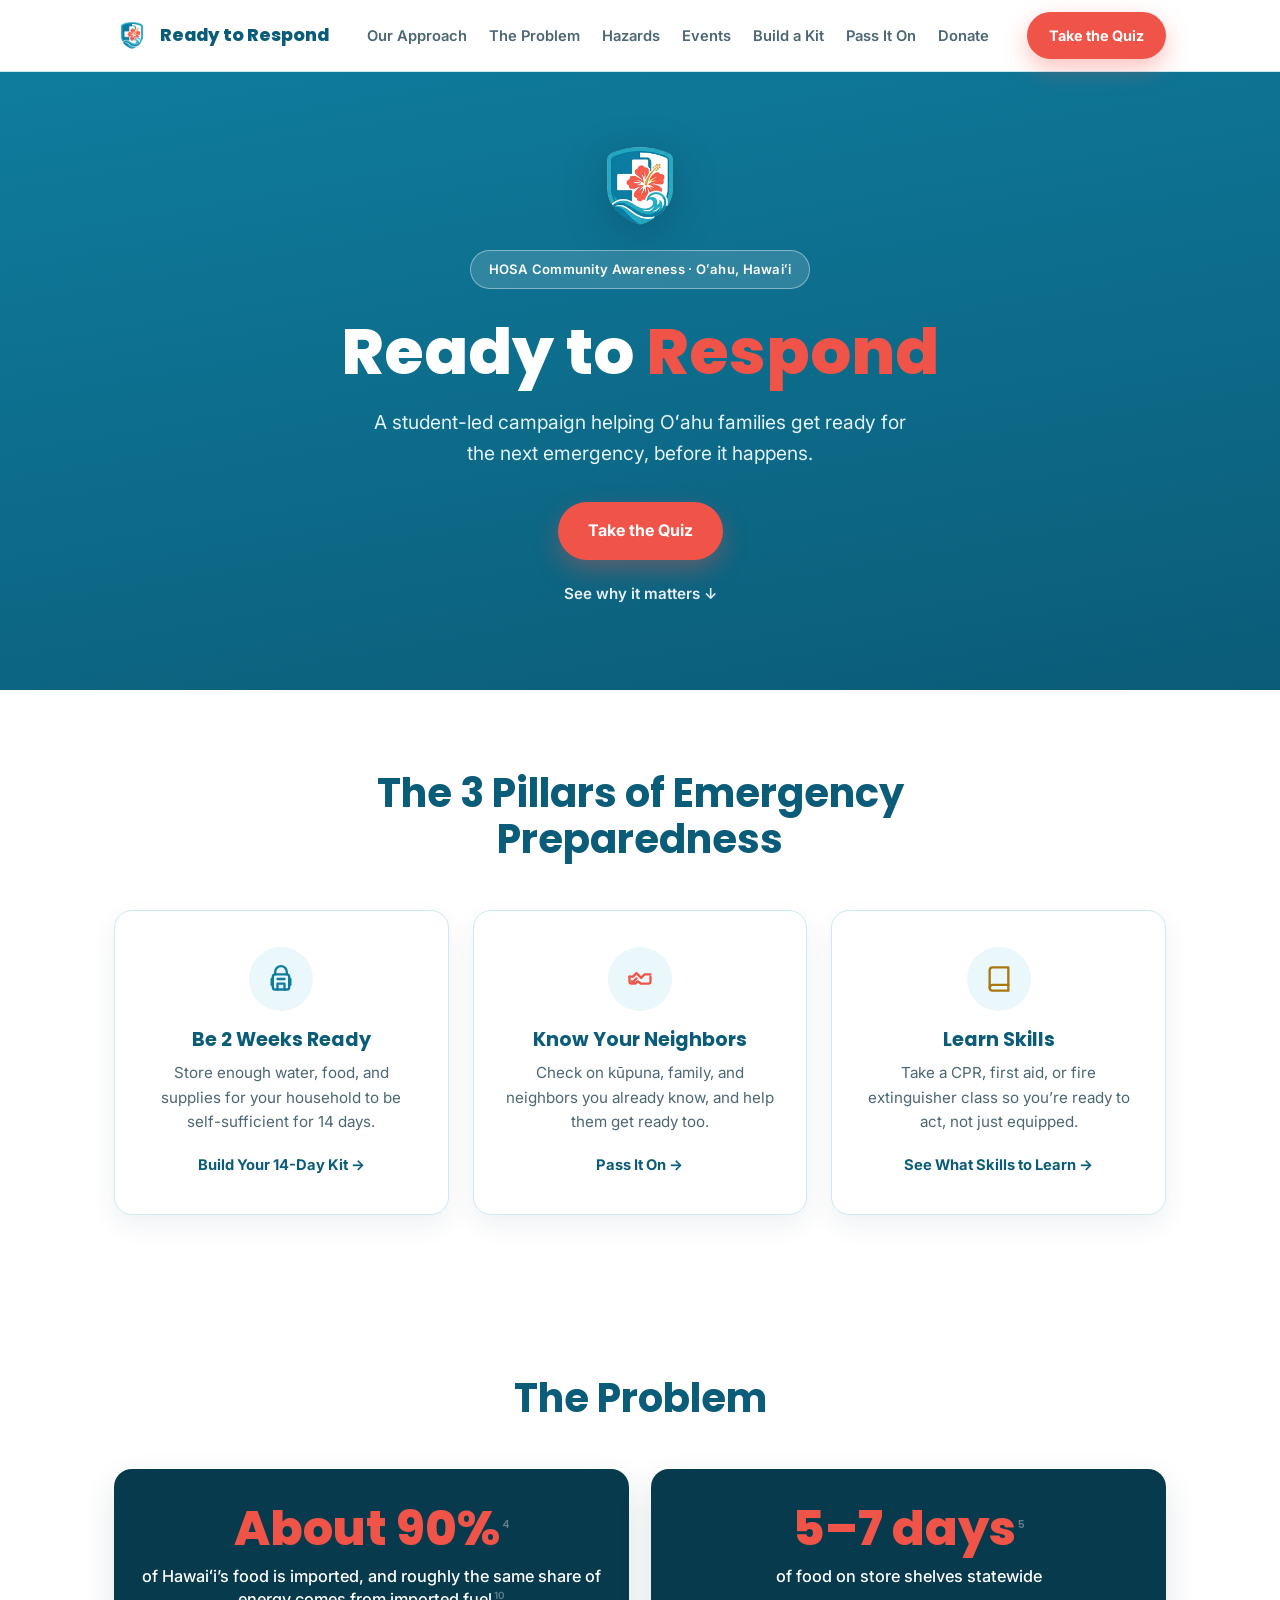
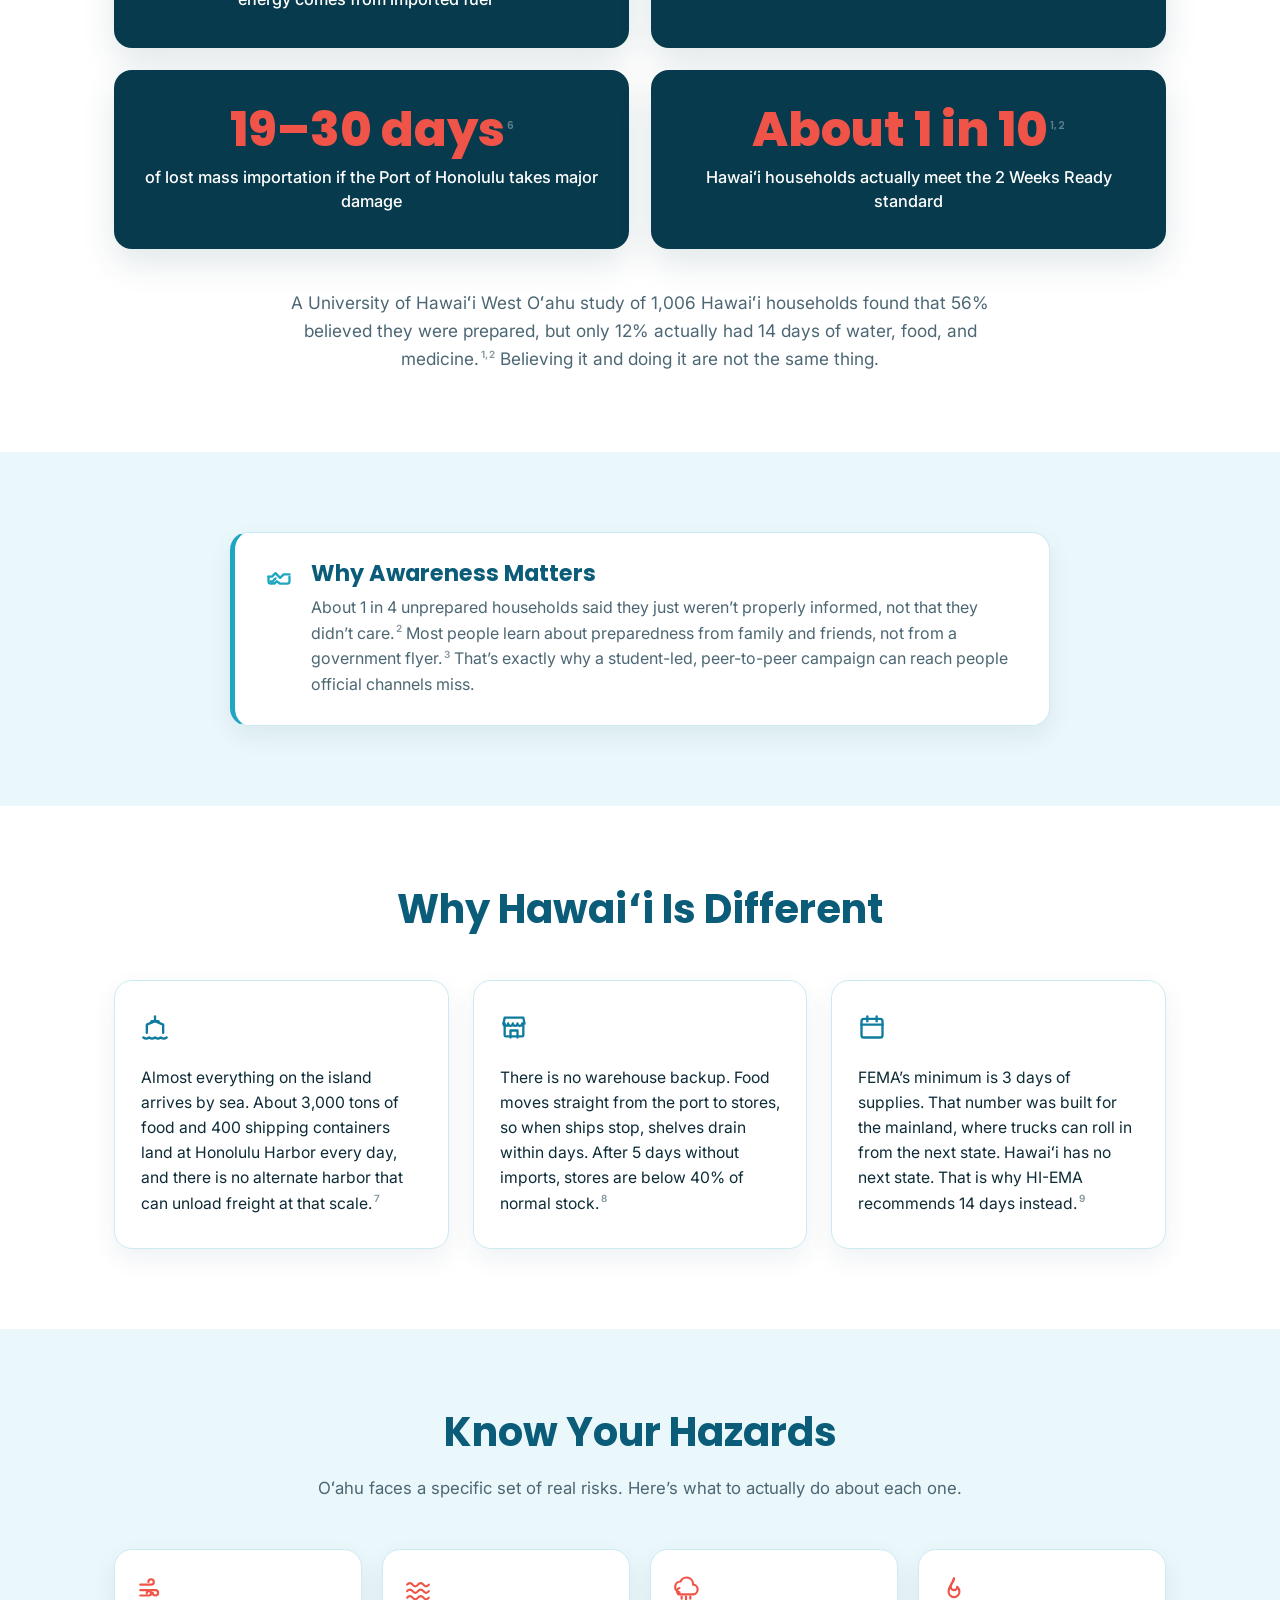
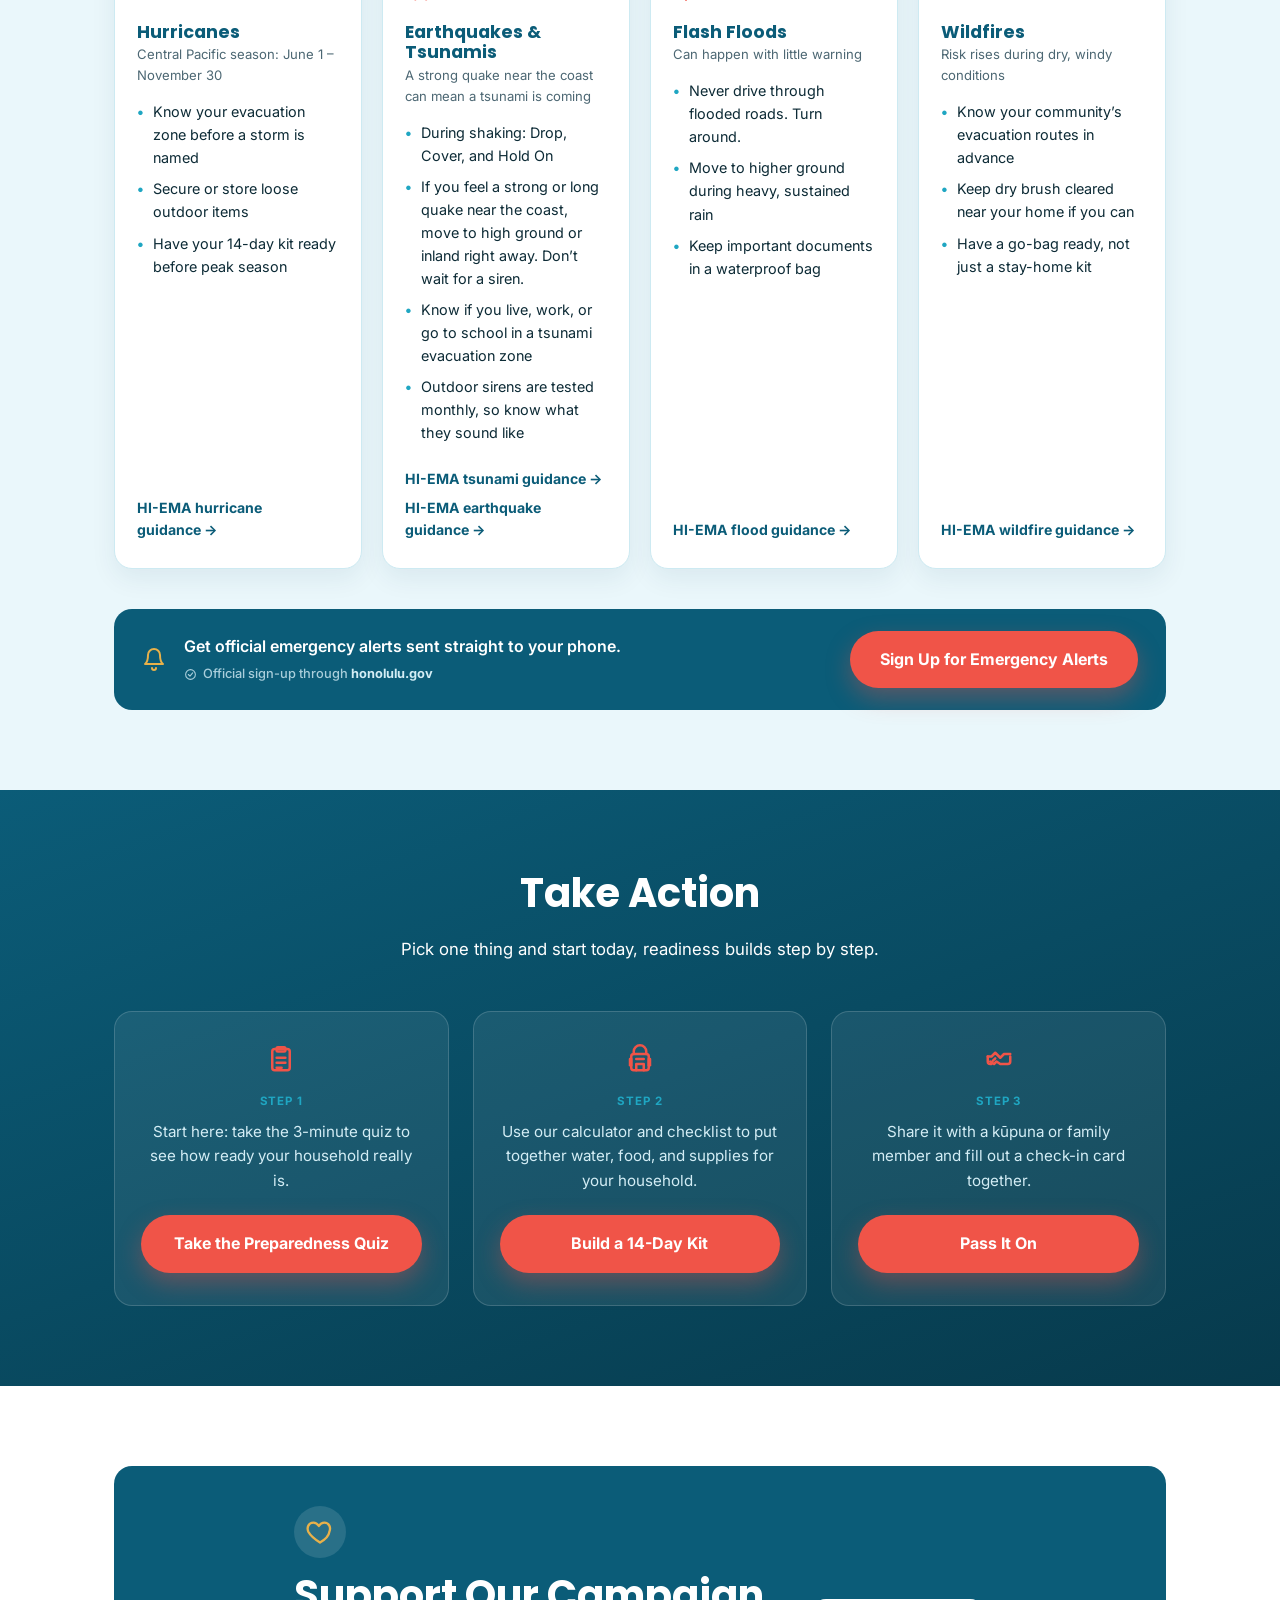
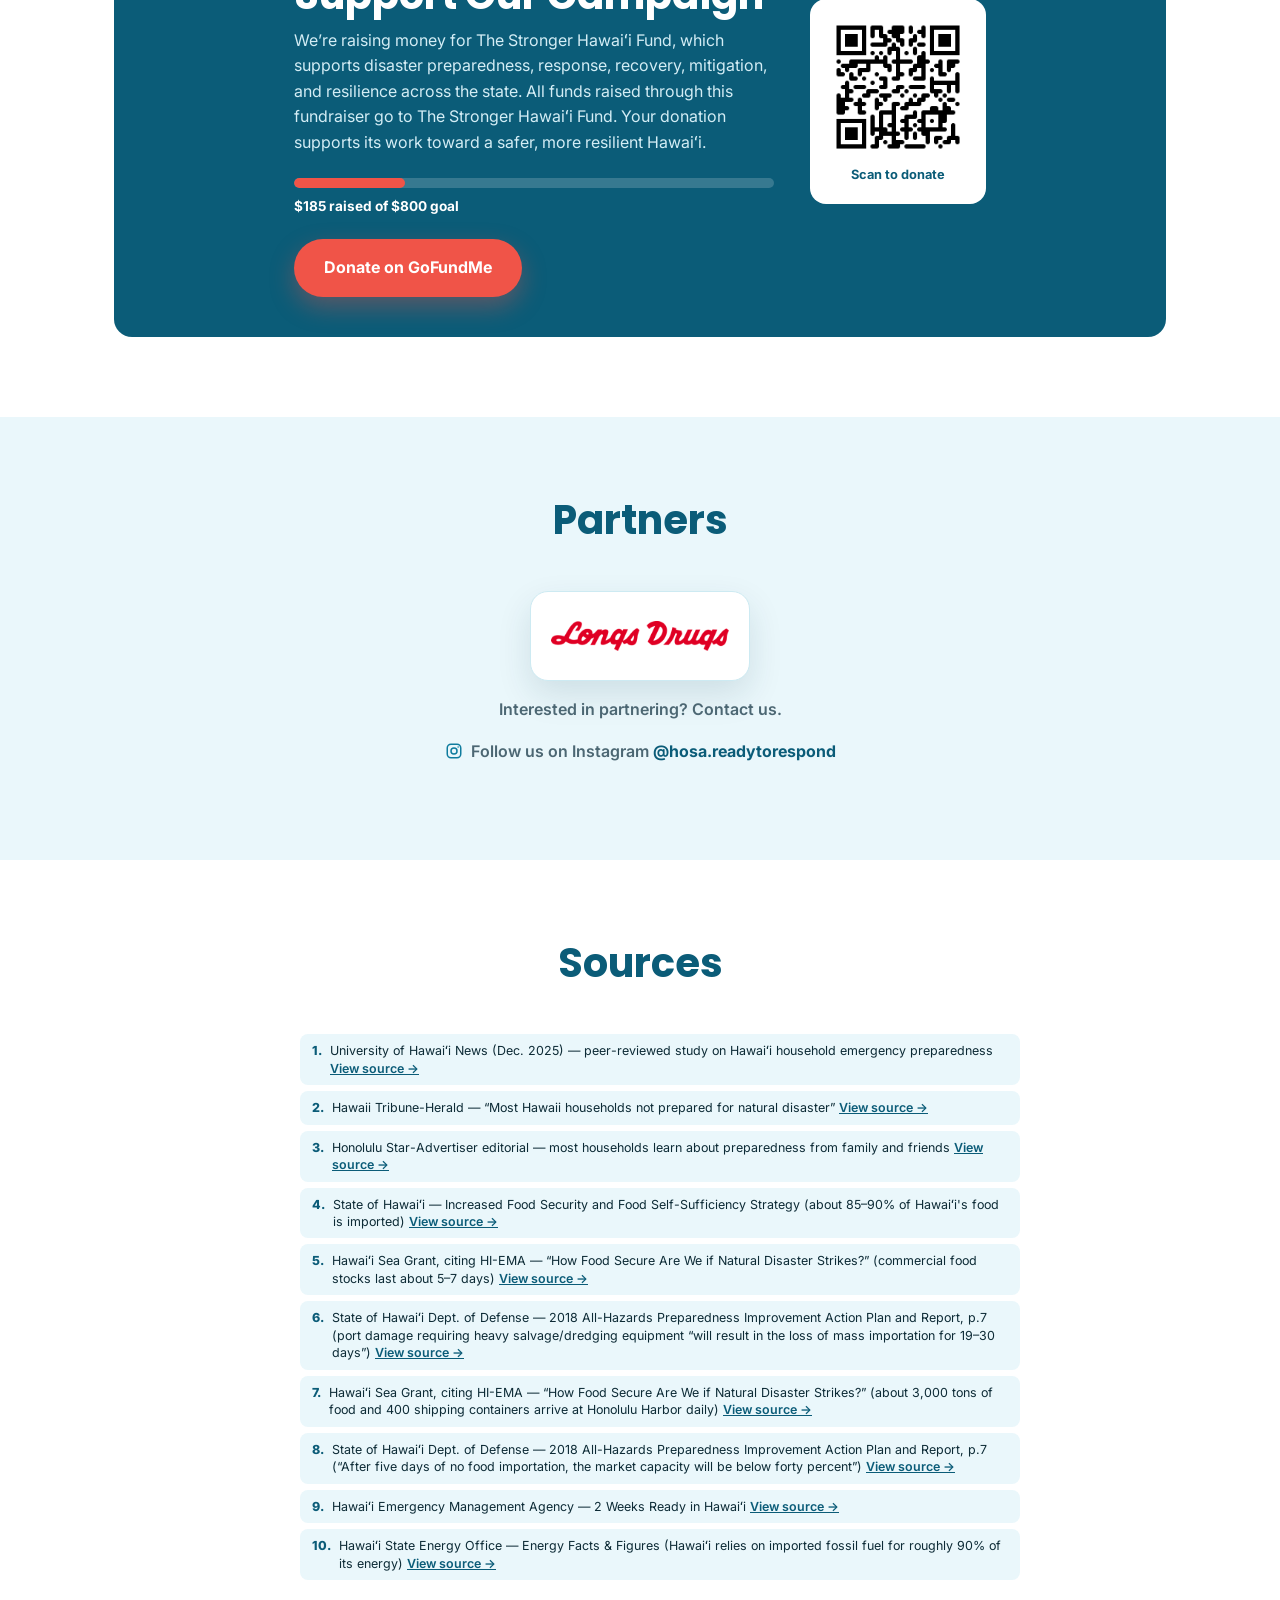
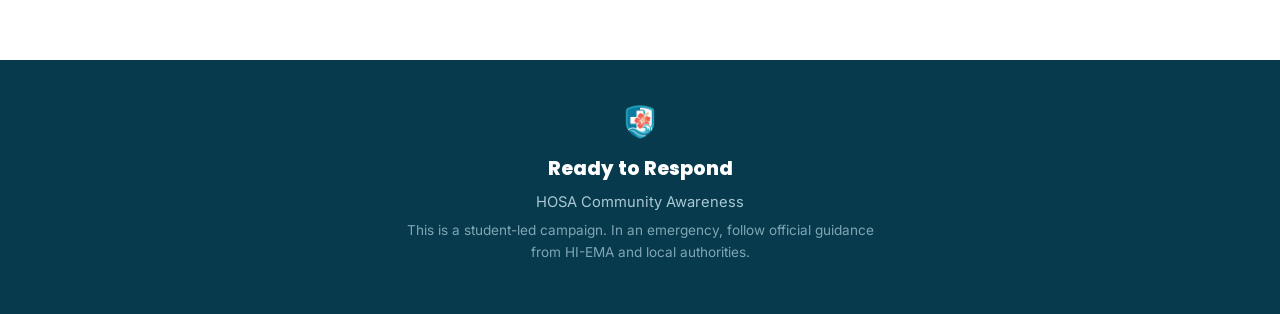
==== commit 2d950b18: "Fix household preparedness stat: 1 in 10, not 1 in 8 Co-Authored-By: Claude Sonnet 5 <noreply@anthro" ====
--- a/index.html
+++ b/index.html
@@ -258,7 +258,7 @@
           <div class="stat-label">of lost mass importation if the Port of Honolulu takes major damage</div>
         </div>
         <div class="stat-card reveal">
-          <div class="stat-number">About 1 in 8<sup class="cite"><a href="#source-1">1</a><a href="#source-2">2</a></sup></div>
+          <div class="stat-number">About 1 in 10<sup class="cite"><a href="#source-1">1</a><a href="#source-2">2</a></sup></div>
           <div class="stat-label">Hawai&#699;i households actually meet the 2 Weeks Ready standard</div>
         </div>
       </div>
--- a/css/style.css
+++ b/css/style.css
@@ -1326,9 +1326,33 @@
 /* ---------- 14. PARTNERS ---------- */
 .partners-grid {
   display: grid;
-  grid-template-columns: repeat(4, 1fr);
+  grid-template-columns: repeat(auto-fit, minmax(0, 220px));
+  justify-content: center;
   gap: 20px;
   margin-bottom: 16px;
+}
+
+.partner-card {
+  background: var(--white);
+  border: 1px solid var(--border);
+  border-radius: var(--radius);
+  box-shadow: var(--shadow);
+  padding: 20px;
+  display: flex;
+  align-items: center;
+  justify-content: center;
+  min-height: 90px;
+  font-weight: 700;
+  color: var(--ink);
+  text-align: center;
+}
+
+.partner-logo {
+  max-width: 100%;
+  max-height: 48px;
+  width: auto;
+  height: auto;
+  object-fit: contain;
 }
 
 .partners-empty {
@@ -1385,6 +1409,12 @@
   font-size: 0.92rem;
 }
 
+.site-footer .container {
+  display: flex;
+  flex-direction: column;
+  align-items: center;
+}
+
 .footer-logo {
   width: 46px;
   height: auto;
@@ -1478,7 +1508,6 @@
 /* ---------- 21. RESPONSIVE ---------- */
 @media (max-width: 1024px) {
   .hazard-grid { grid-template-columns: repeat(2, 1fr); }
-  .partners-grid { grid-template-columns: repeat(2, 1fr); }
 }
 
 @media (max-width: 900px) {
@@ -1530,7 +1559,6 @@
   .header-actions .btn-small { width: auto; }
   .calc-row { grid-template-columns: 1fr; }
   .hazard-grid { grid-template-columns: 1fr; }
-  .partners-grid { grid-template-columns: 1fr; }
   .events-grid { grid-template-columns: 1fr; }
   .awareness-callout { flex-direction: column; }
   .kit-actions .btn,
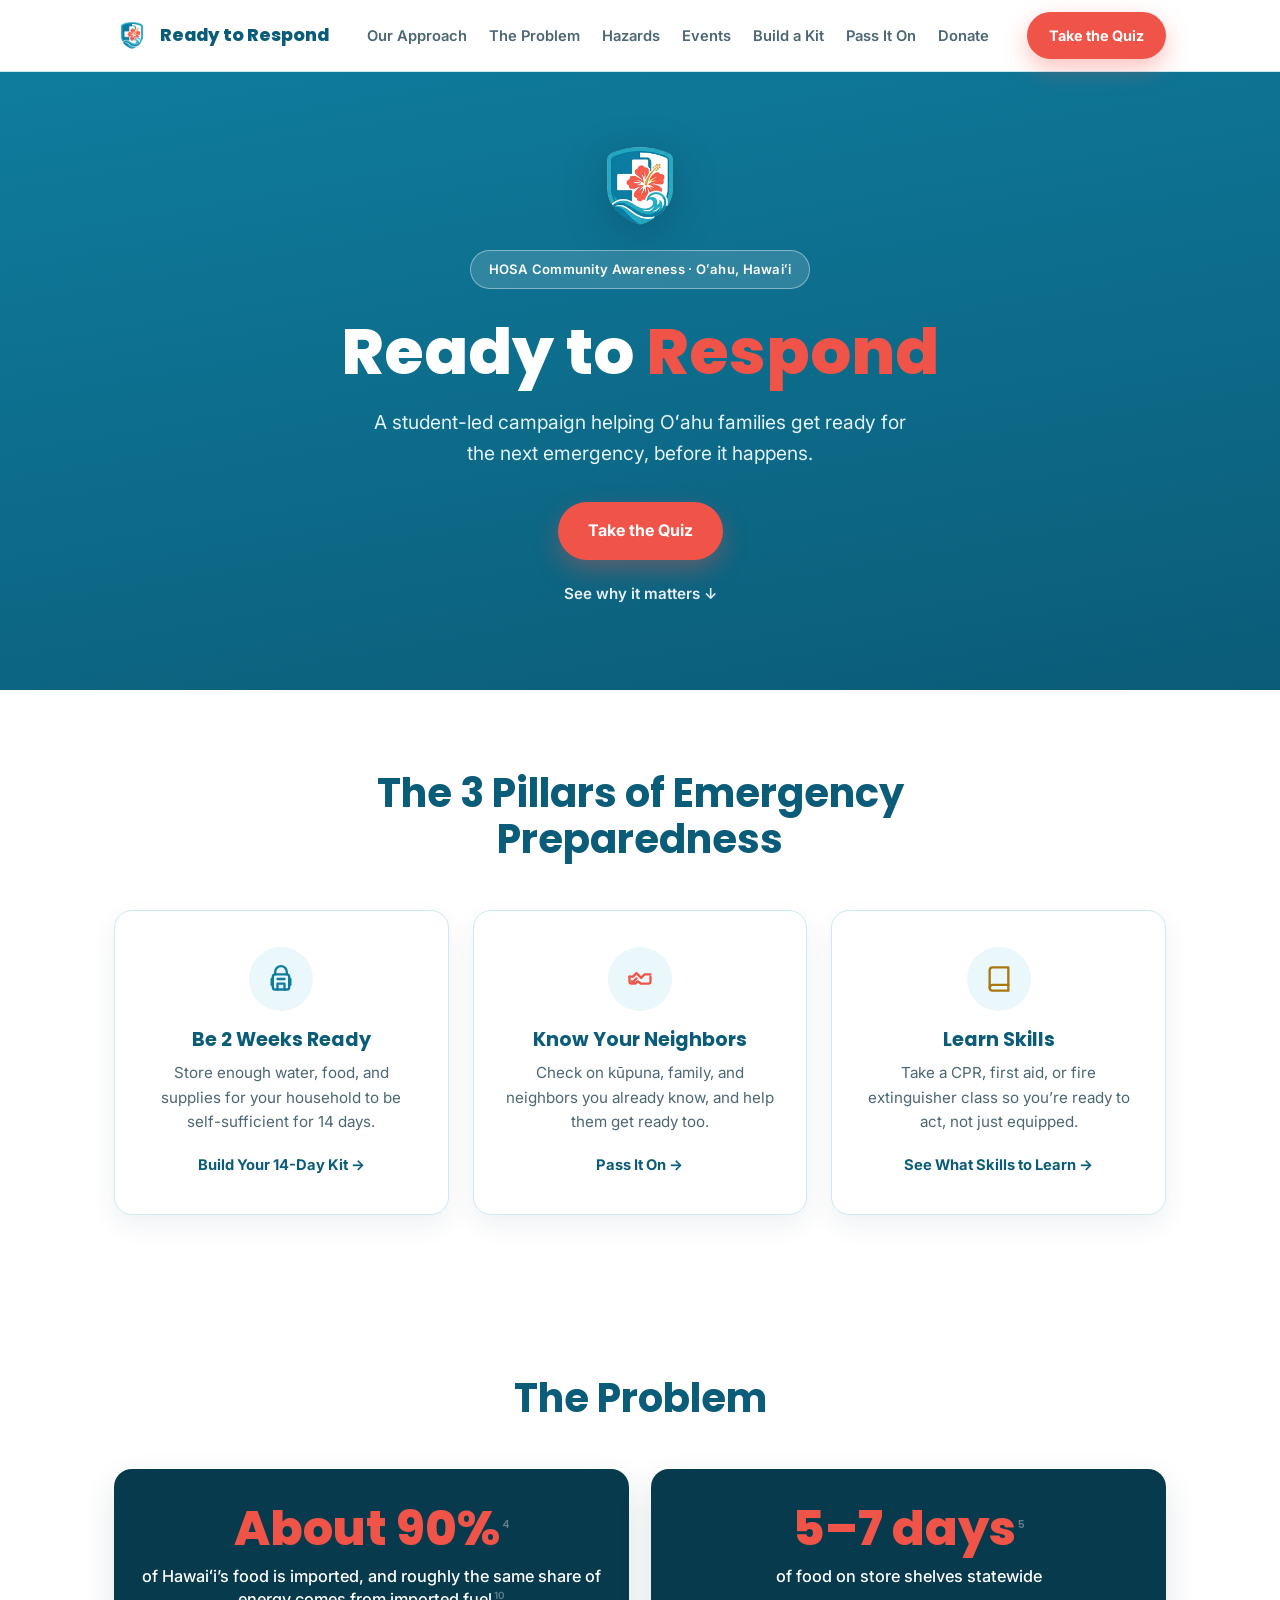
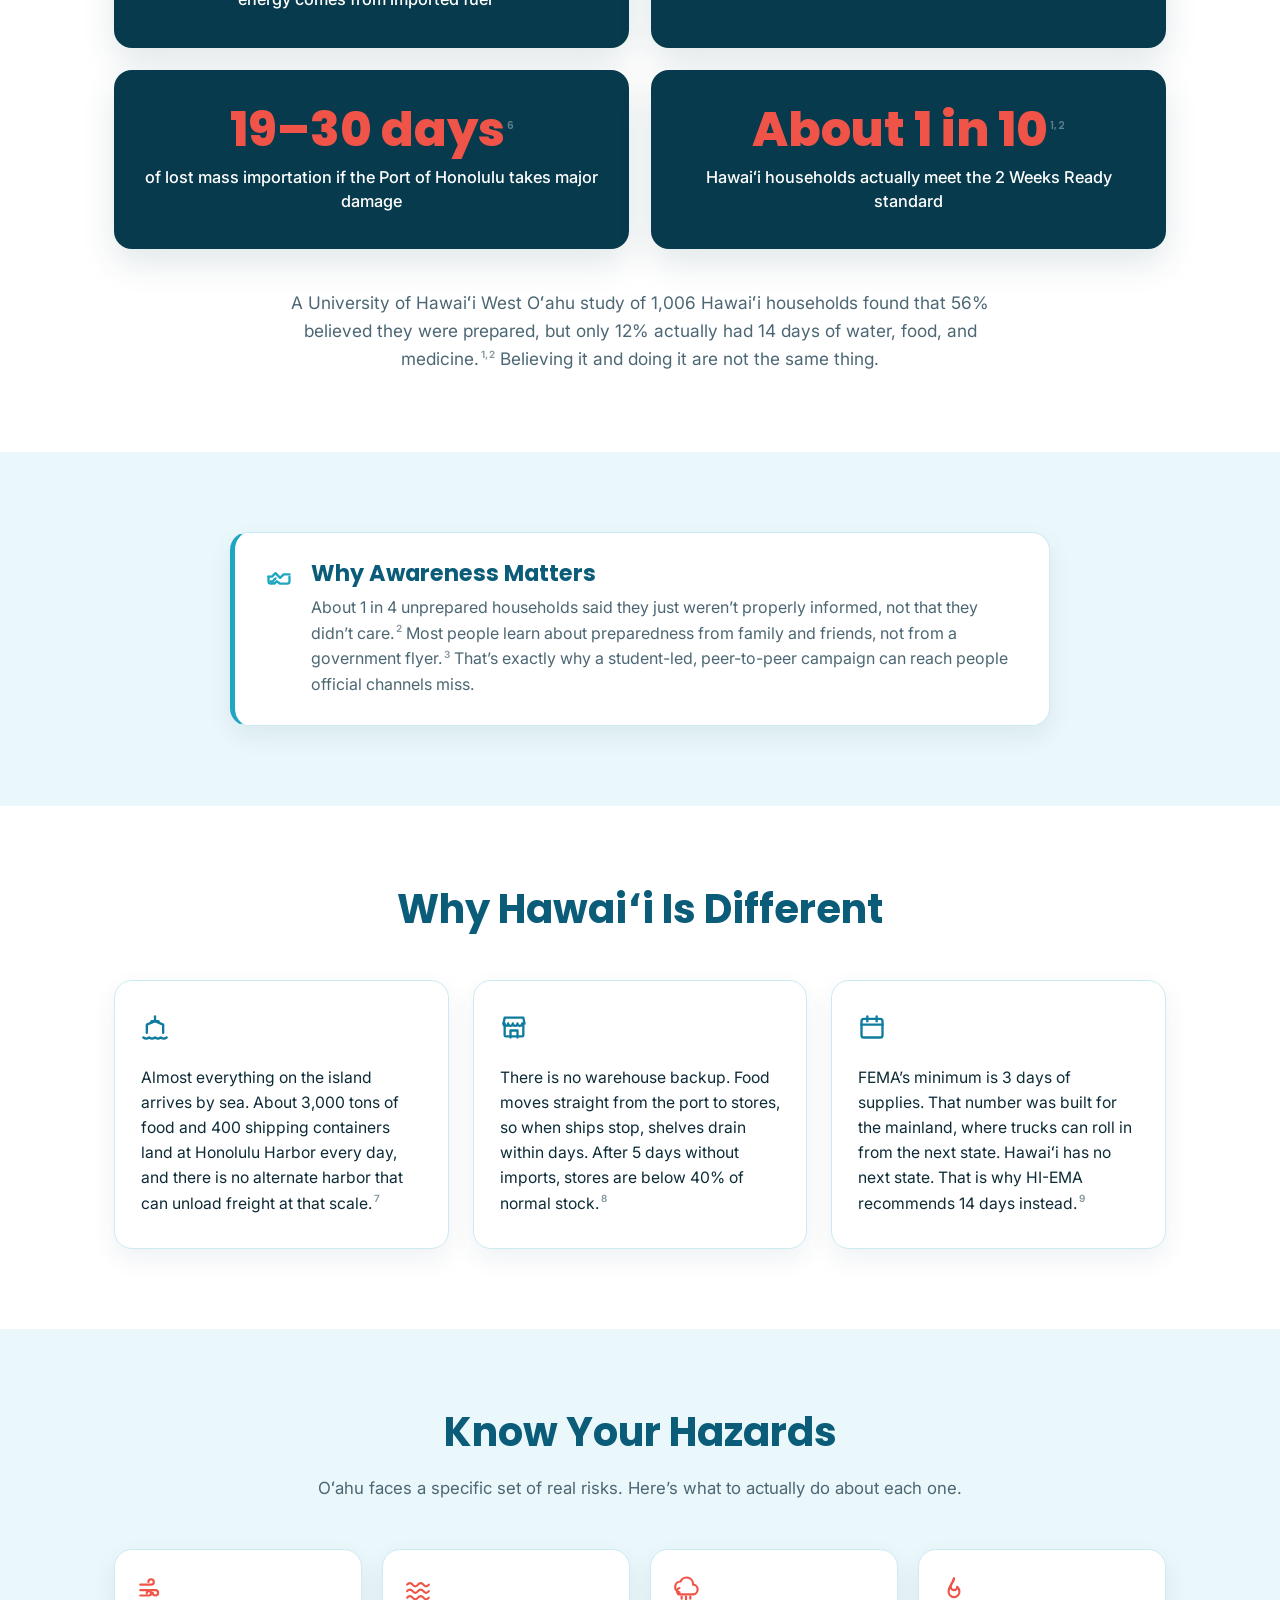
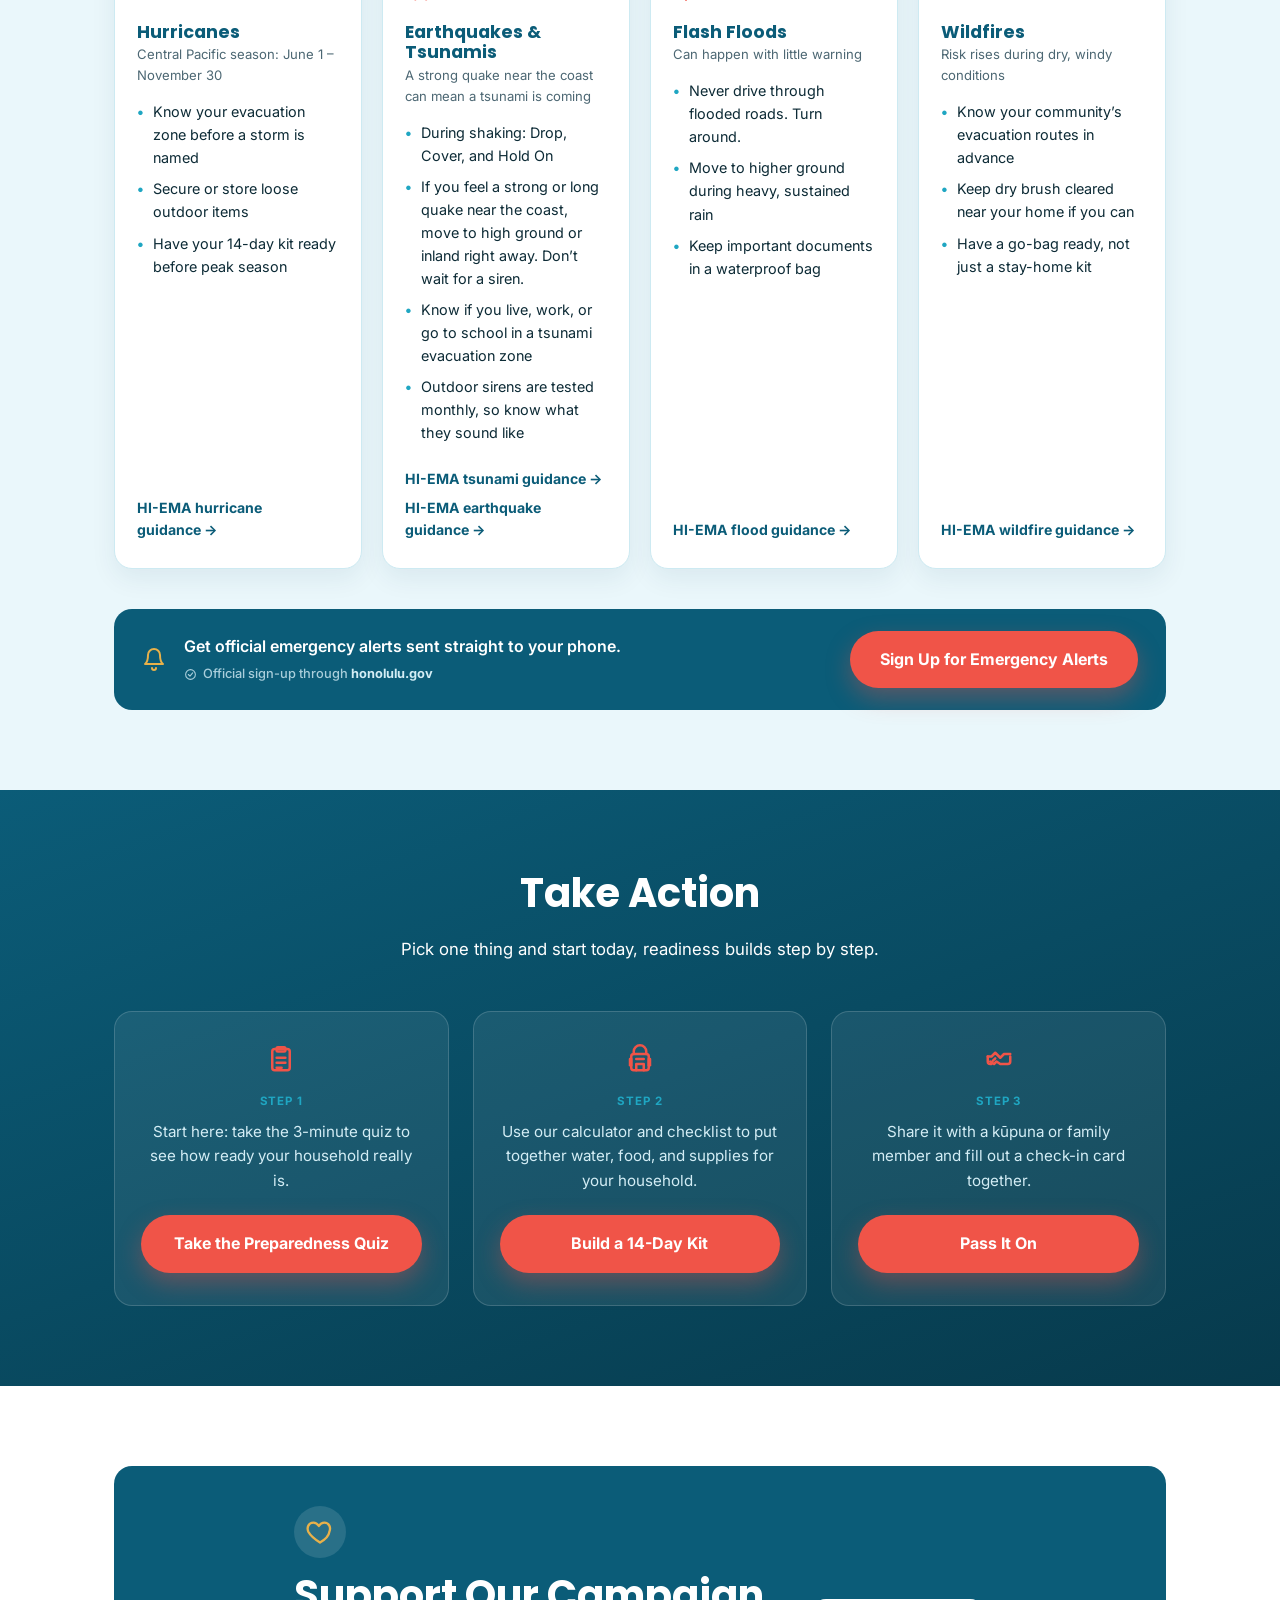
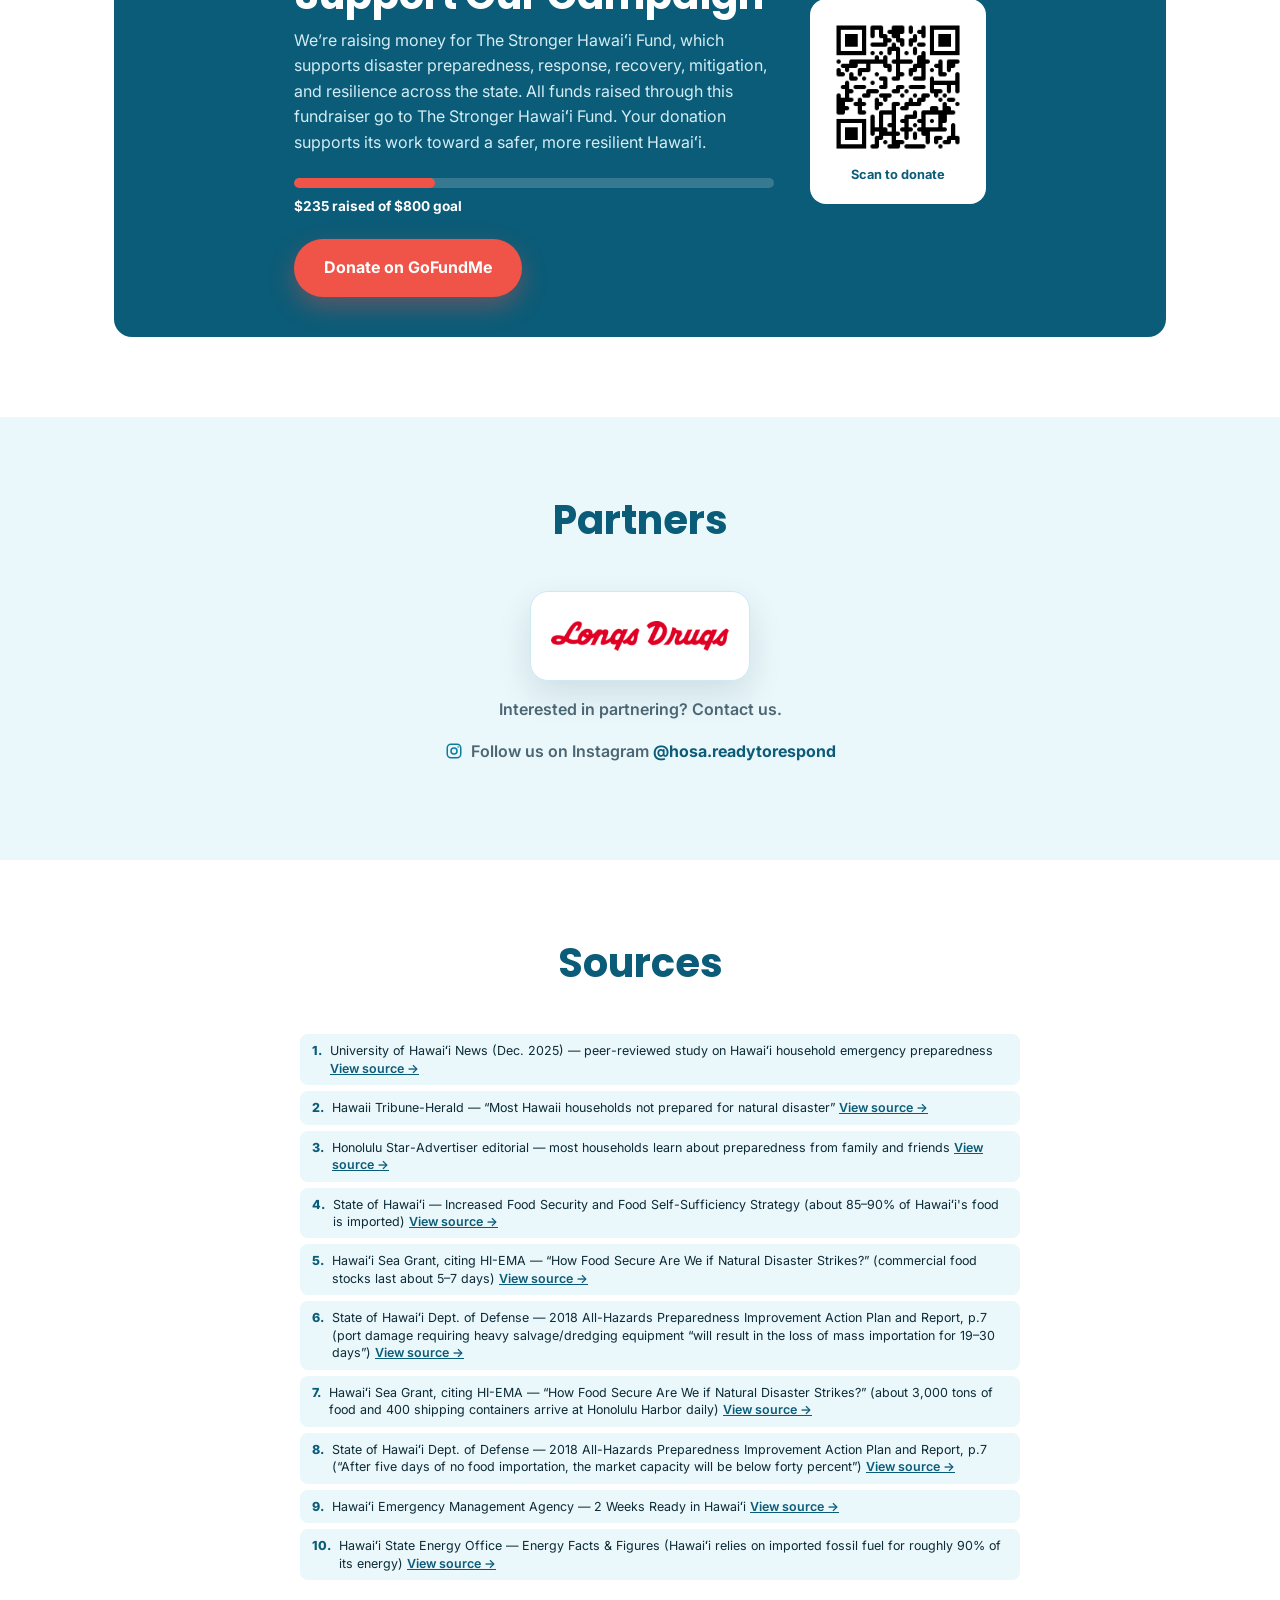
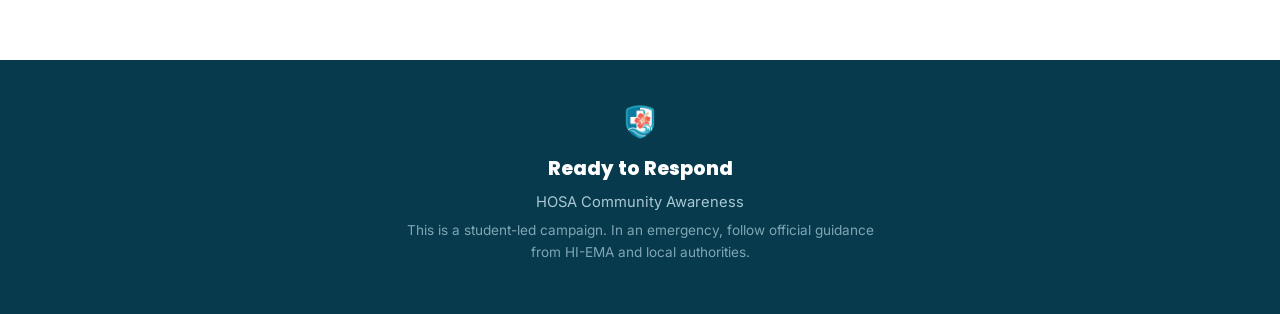
==== commit d0f2a7cd: "Update GoFundMe progress bar to $235 of $800 Co-Authored-By: Claude Sonnet 5 <noreply@anthropic.com>" ====
--- a/index.html
+++ b/index.html
@@ -420,11 +420,11 @@
                manually-updated snapshot. To update: open
                https://gofund.me/ed0663a31, read the new "raised"
                total, then change BOTH the width % below and the
-               label text to match. Last checked 2026-11-12:
-               $185 raised of $800 goal (23.13%). -->
+               label text to match. Last checked 2026-11-18:
+               $235 raised of $800 goal (29.38%). -->
           <div class="donate-progress">
-            <div class="donate-progress-bar"><div class="donate-progress-fill" style="width: 23.13%"></div></div>
-            <p class="donate-progress-label">$185 raised of $800 goal</p>
+            <div class="donate-progress-bar"><div class="donate-progress-fill" style="width: 29.38%"></div></div>
+            <p class="donate-progress-label">$235 raised of $800 goal</p>
           </div>
 
           <a href="https://gofund.me/ed0663a31" target="_blank" rel="noopener" class="btn btn-coral" data-track="donate_click" data-track-location="donate-section">Donate on GoFundMe</a>
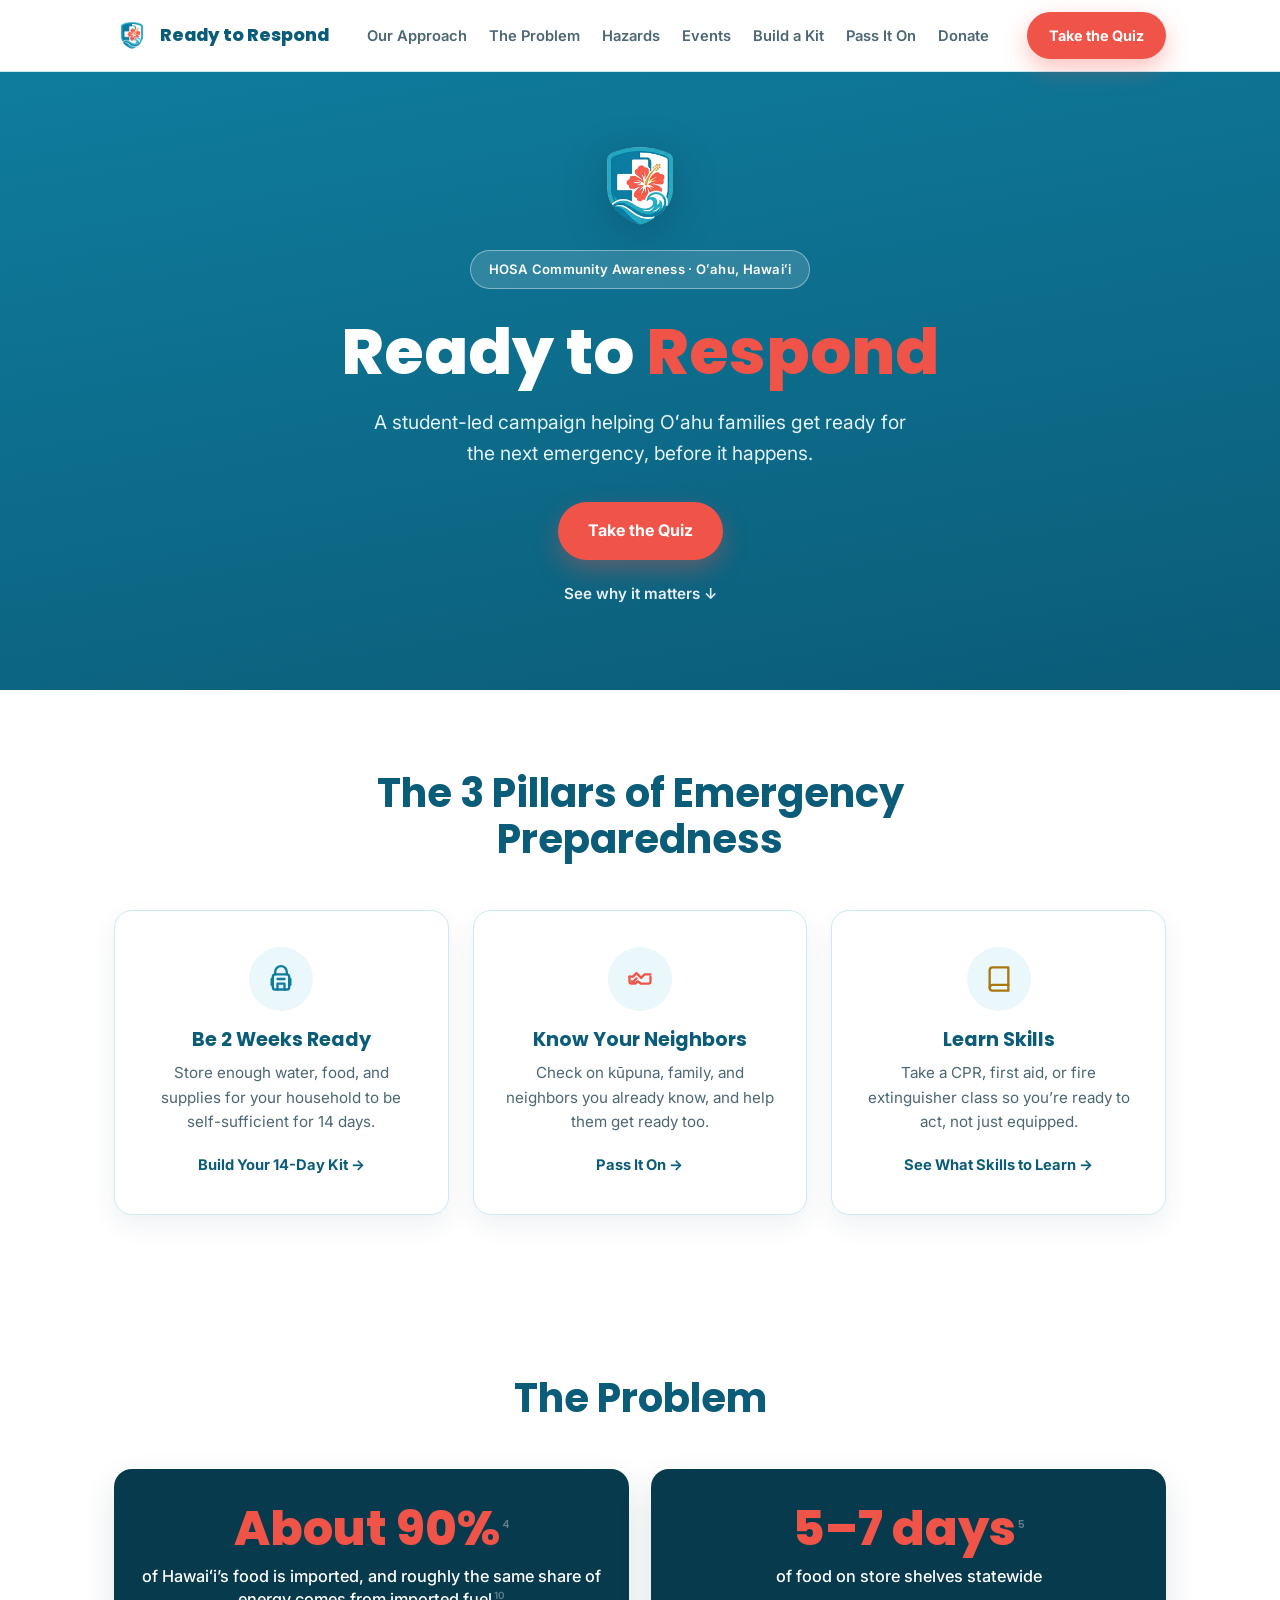
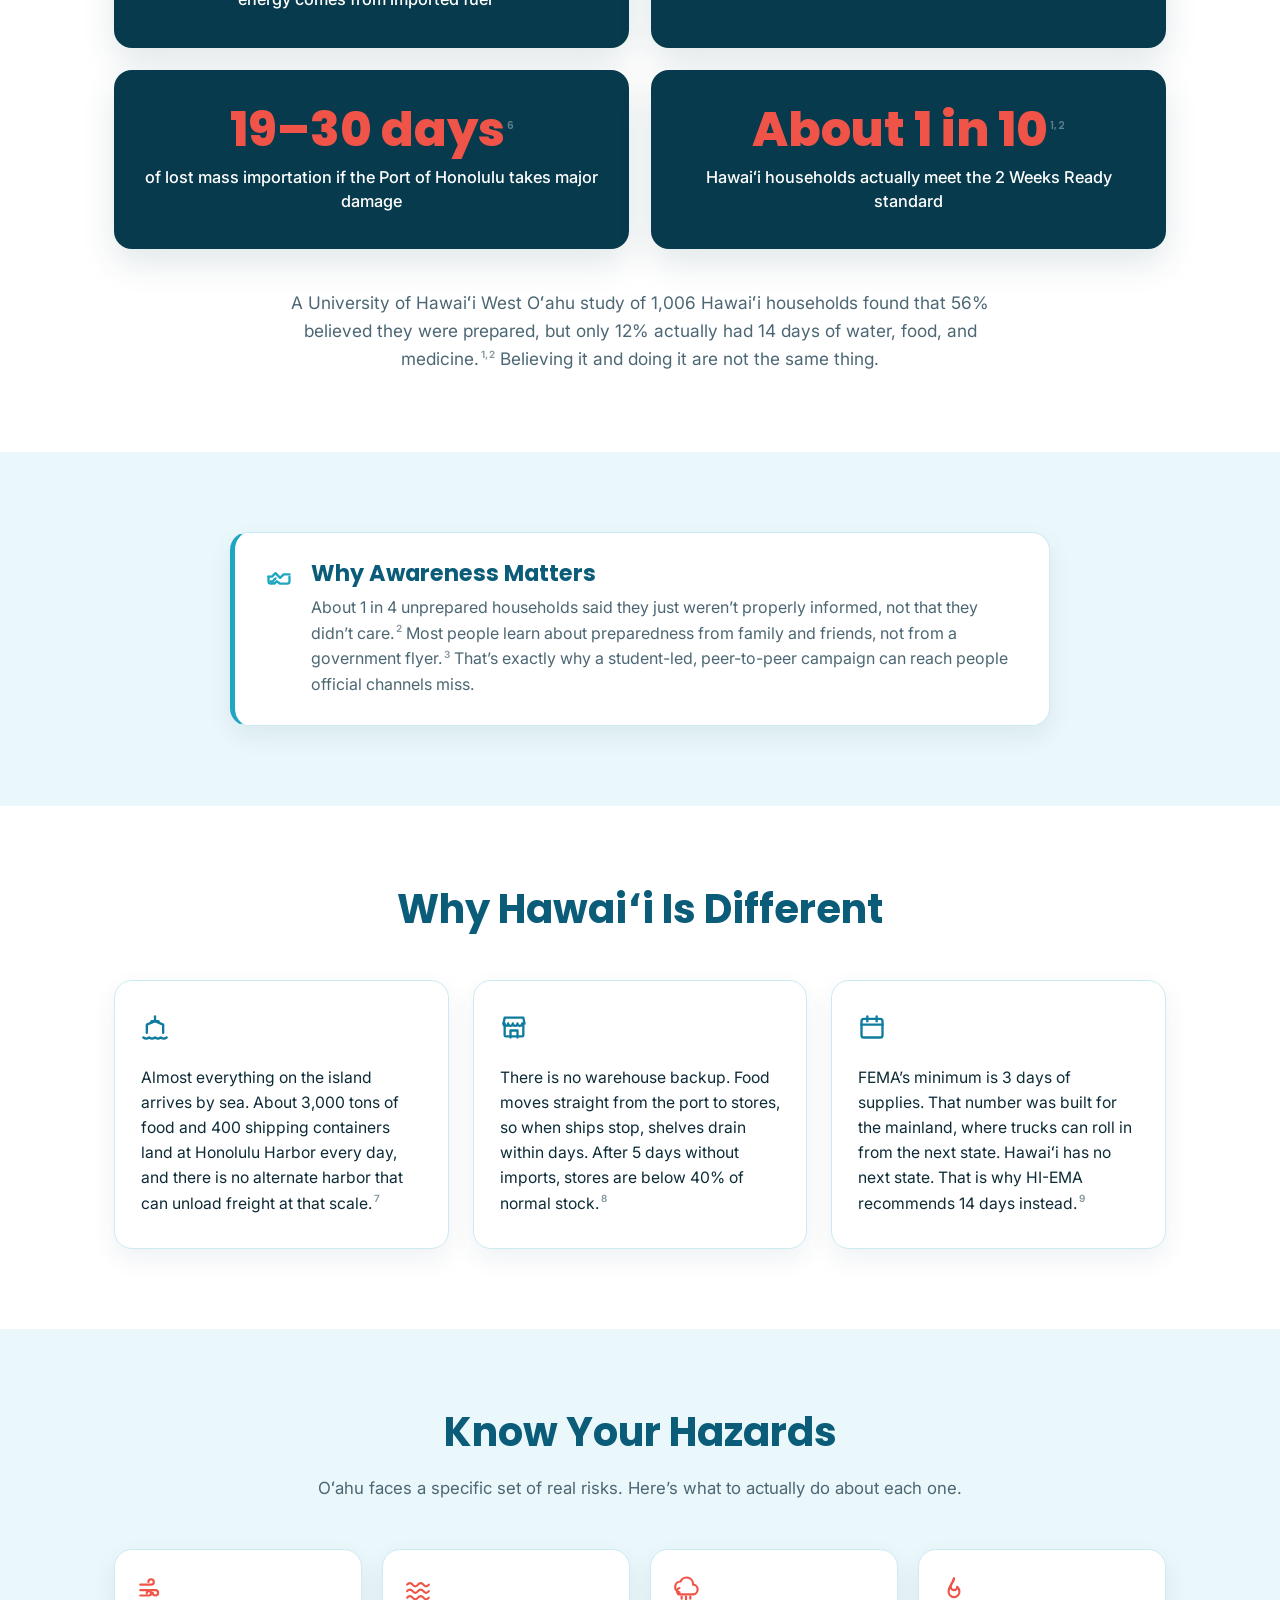
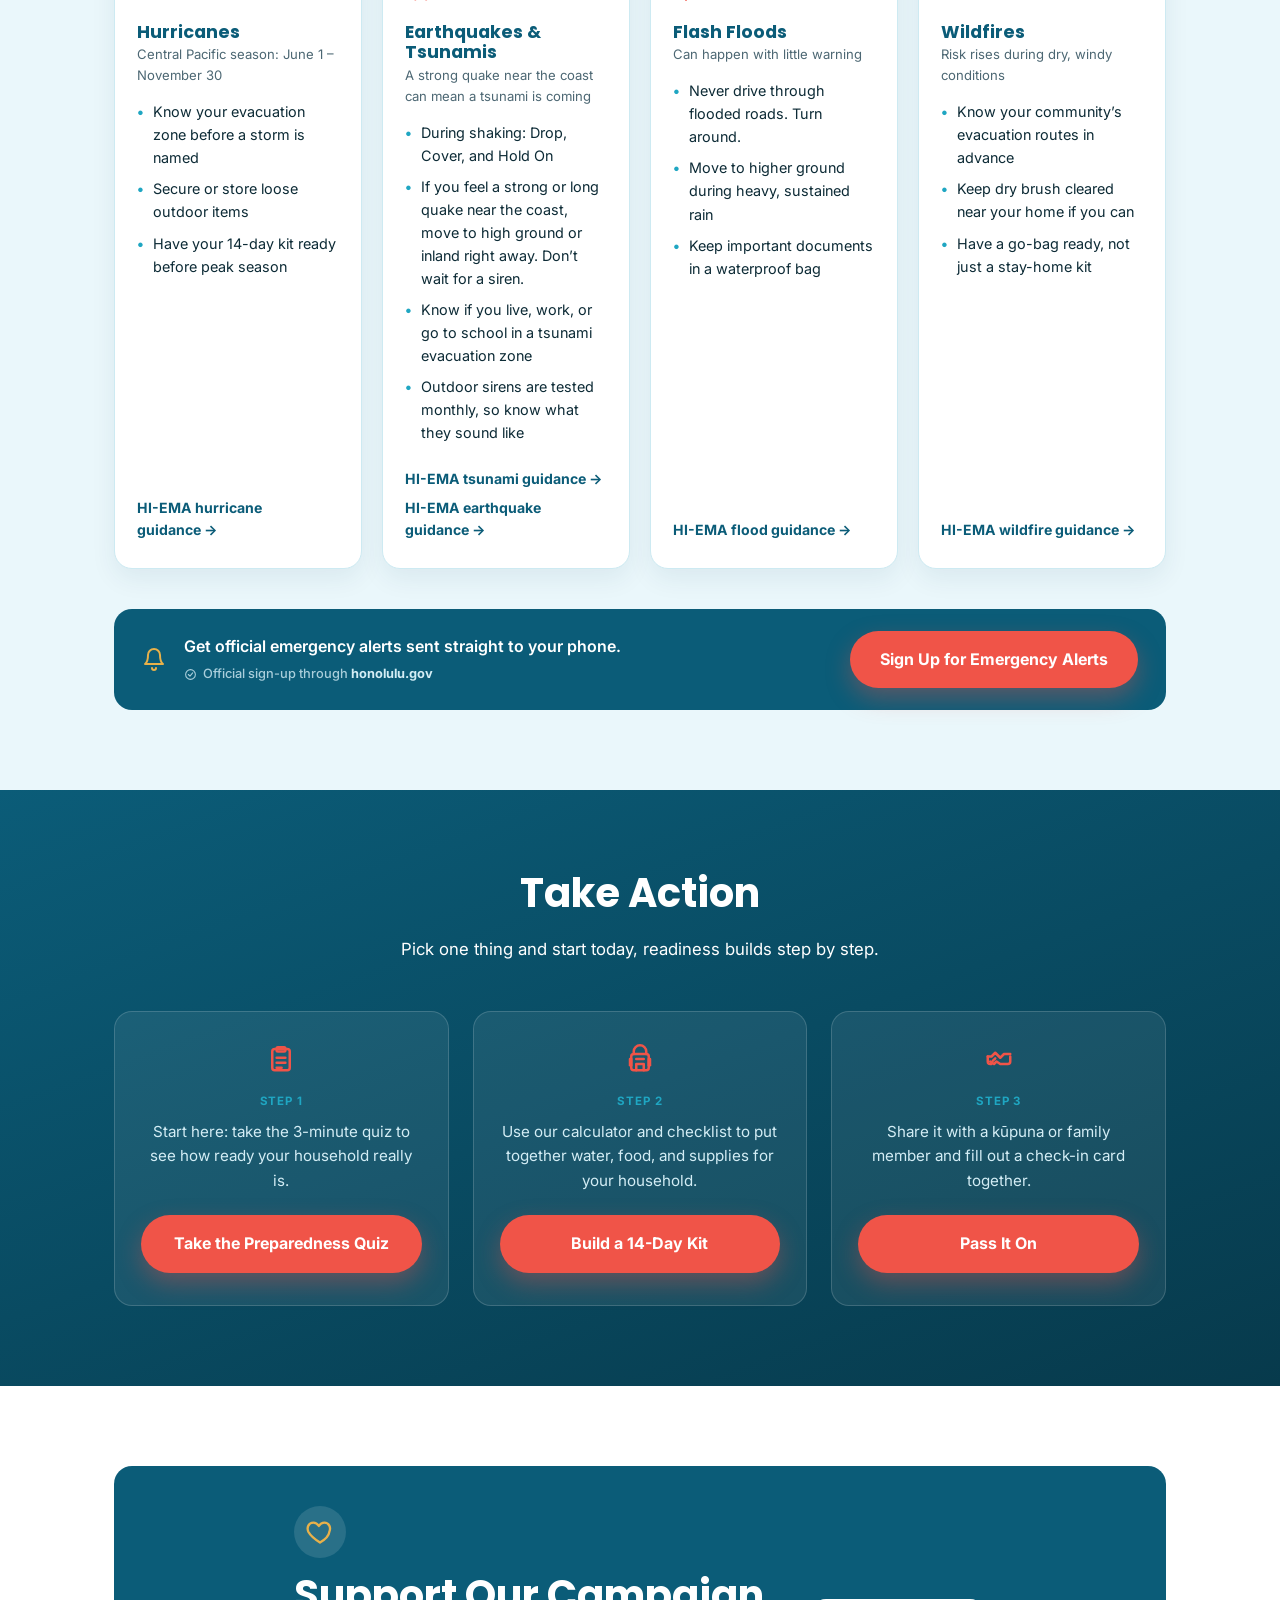
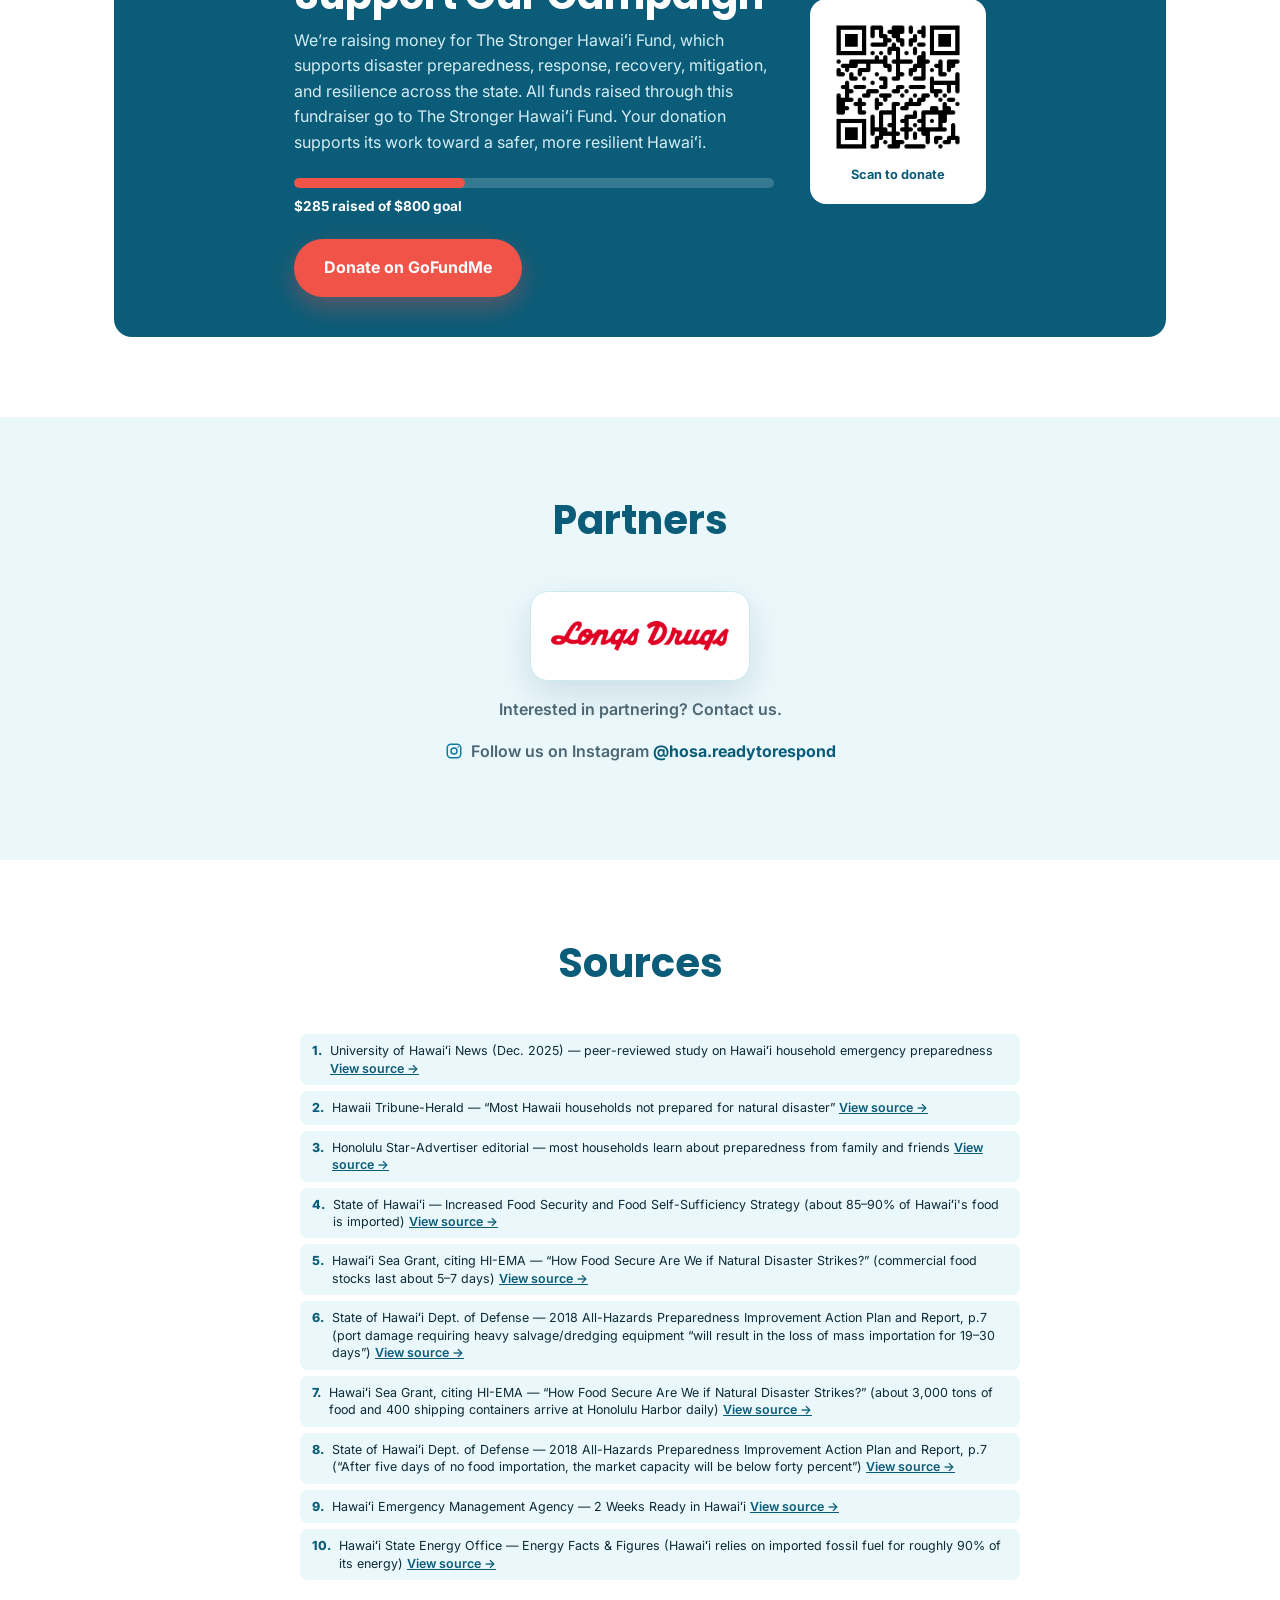
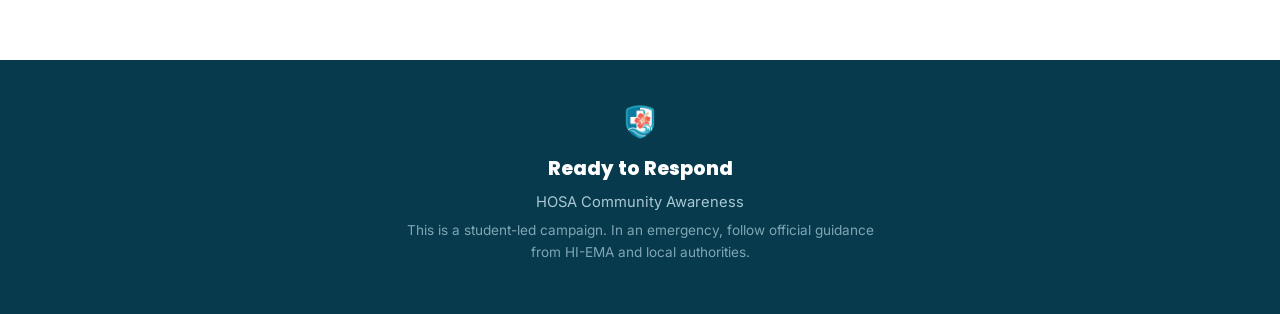
==== commit ea896588: "Update GoFundMe progress bar to $285 of $800 Co-Authored-By: Claude Sonnet 5 <noreply@anthropic.com>" ====
--- a/index.html
+++ b/index.html
@@ -421,10 +421,10 @@
                https://gofund.me/ed0663a31, read the new "raised"
                total, then change BOTH the width % below and the
                label text to match. Last checked 2026-11-18:
-               $235 raised of $800 goal (29.38%). -->
+               $285 raised of $800 goal (35.63%). -->
           <div class="donate-progress">
-            <div class="donate-progress-bar"><div class="donate-progress-fill" style="width: 29.38%"></div></div>
-            <p class="donate-progress-label">$235 raised of $800 goal</p>
+            <div class="donate-progress-bar"><div class="donate-progress-fill" style="width: 35.63%"></div></div>
+            <p class="donate-progress-label">$285 raised of $800 goal</p>
           </div>
 
           <a href="https://gofund.me/ed0663a31" target="_blank" rel="noopener" class="btn btn-coral" data-track="donate_click" data-track-location="donate-section">Donate on GoFundMe</a>
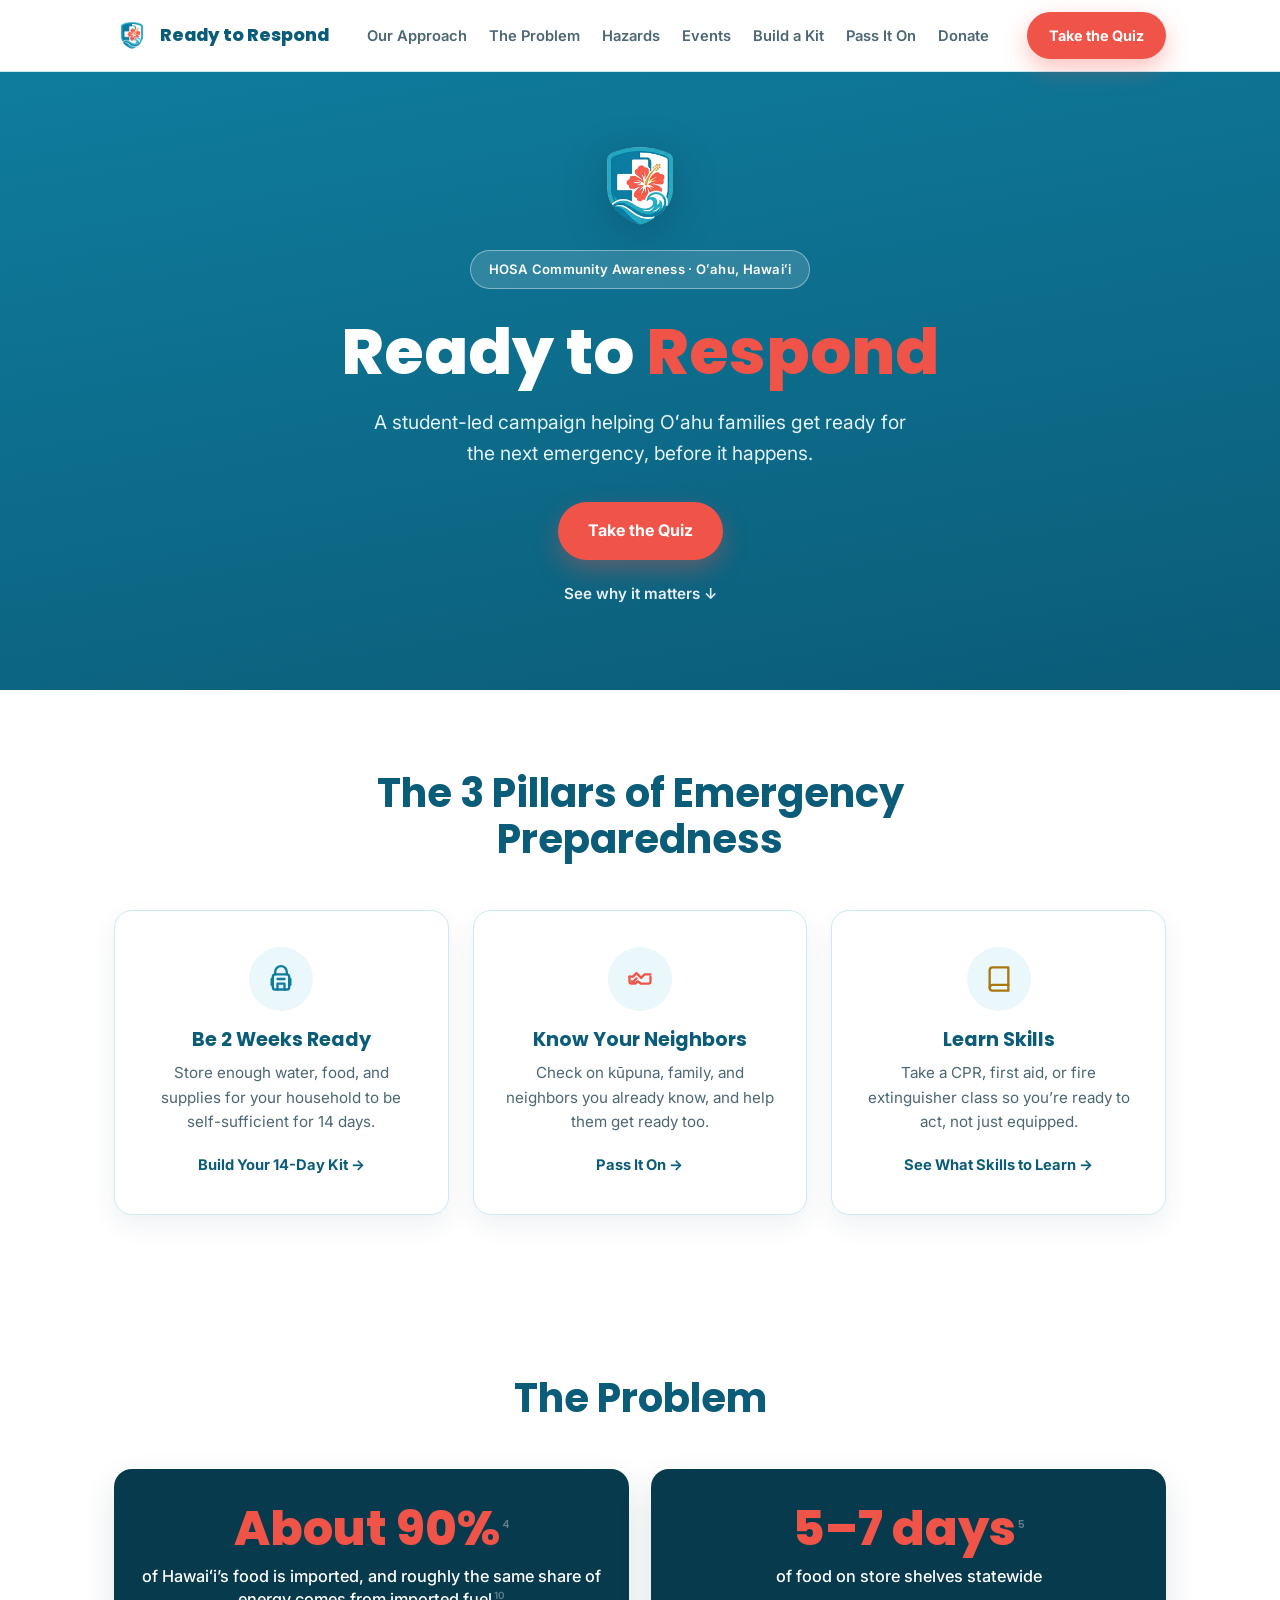
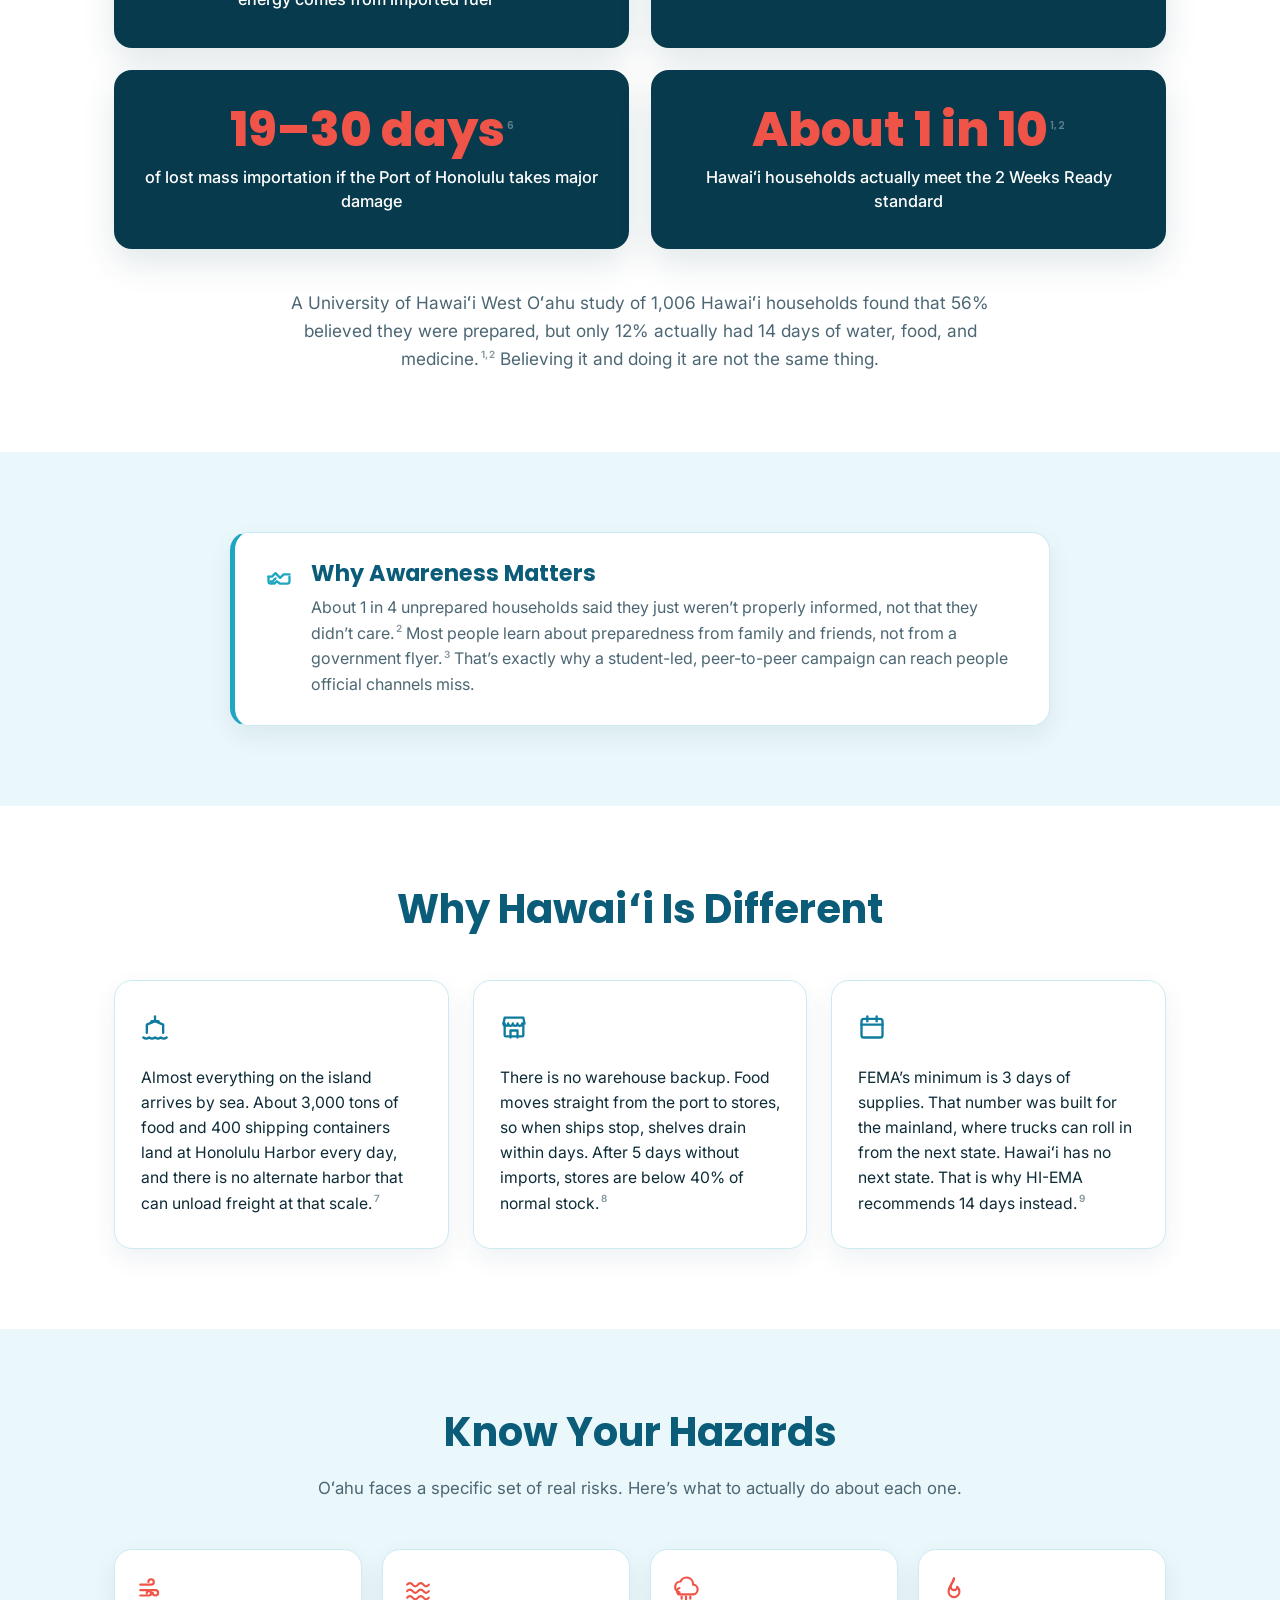
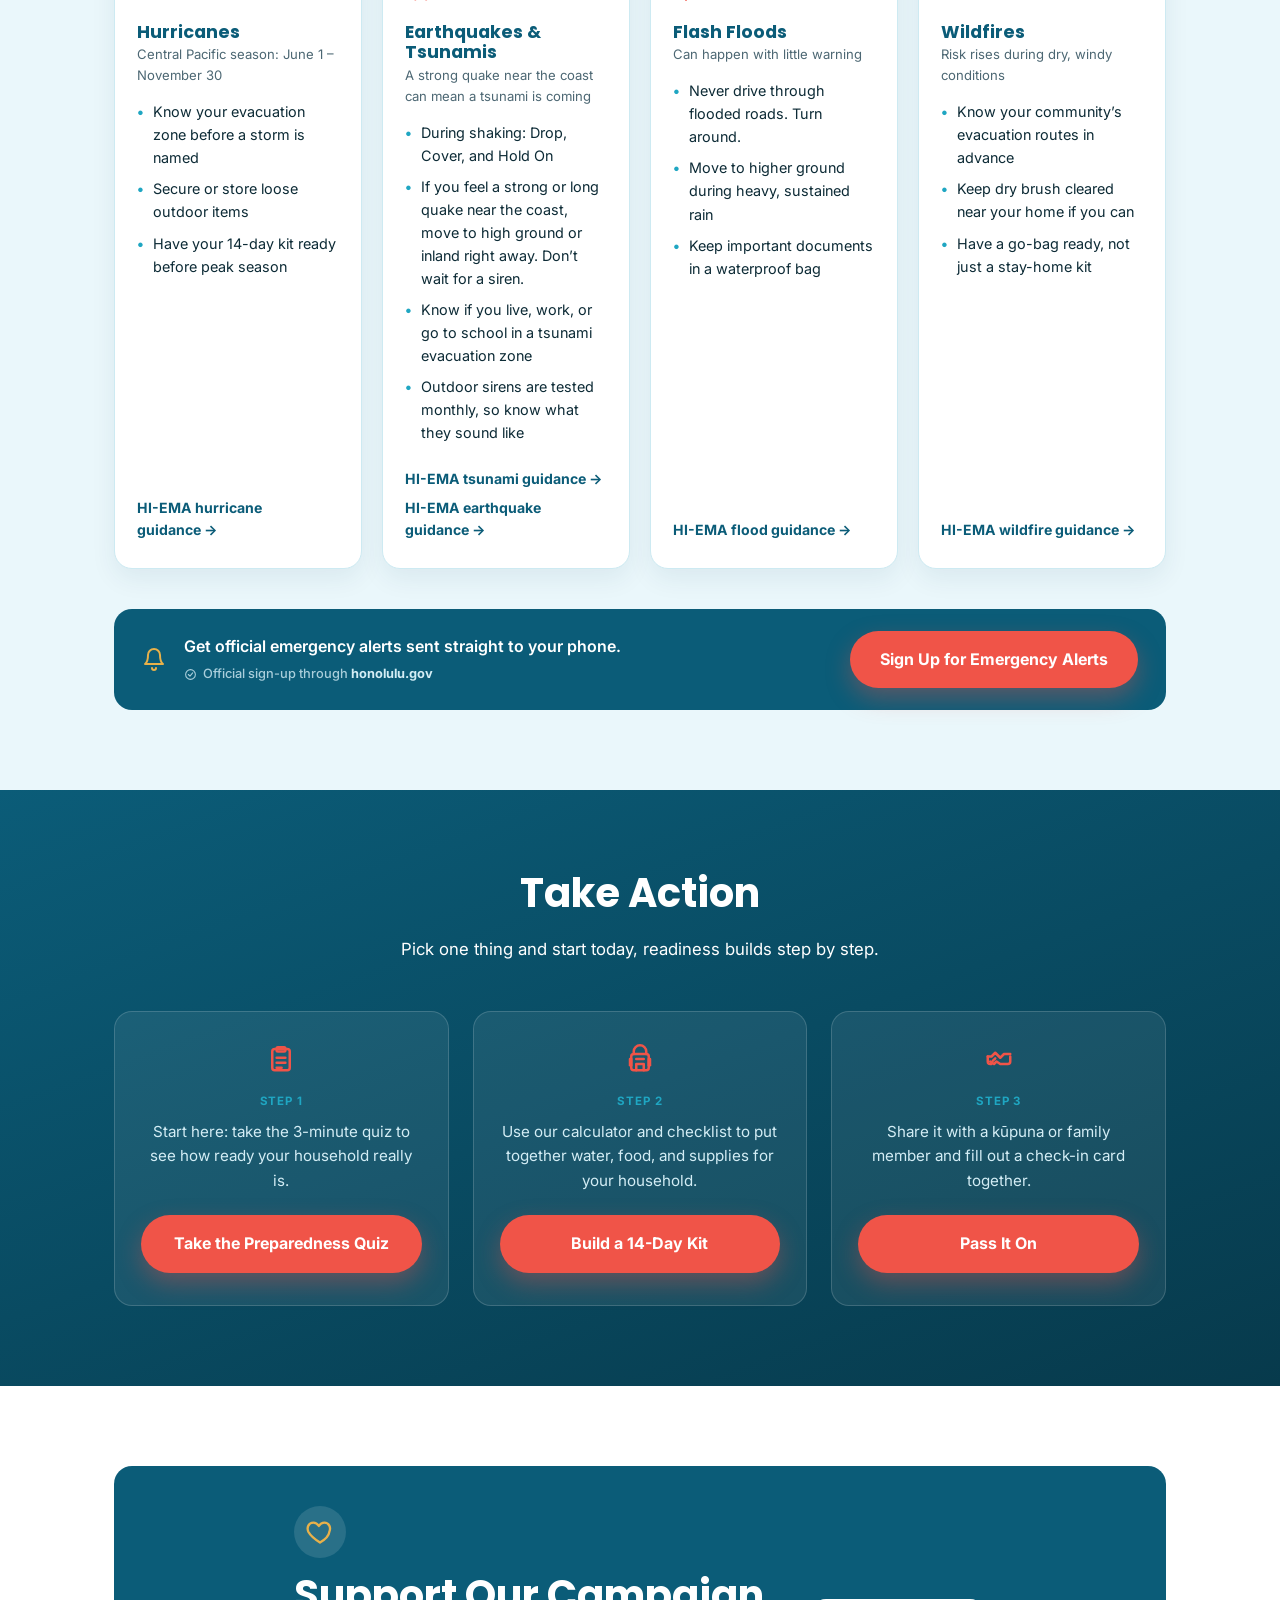
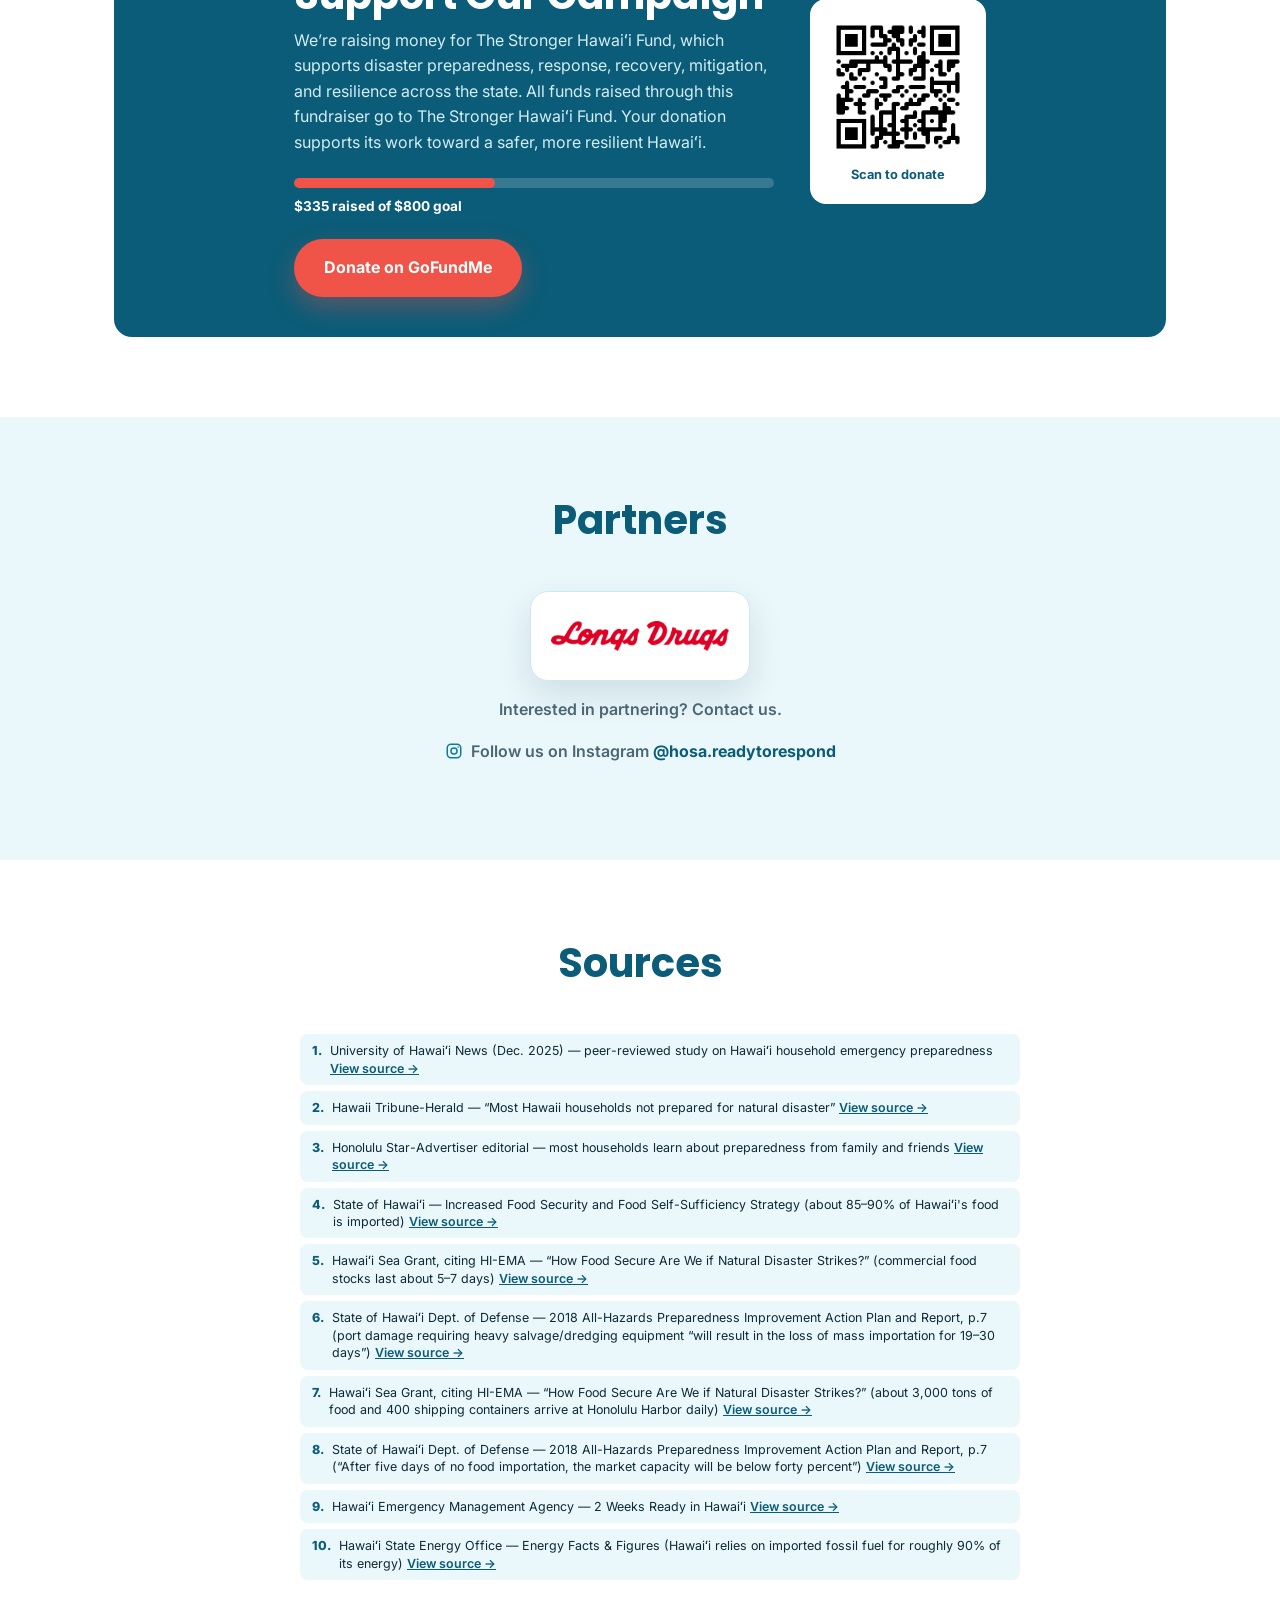
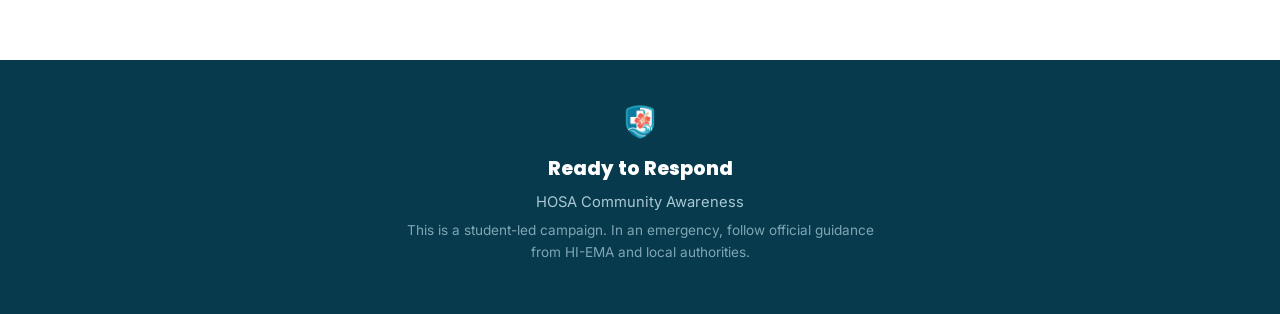
==== commit daa17074: "Update GoFundMe progress bar to $335 of $800 Co-Authored-By: Claude Sonnet 5 <noreply@anthropic.com>" ====
--- a/index.html
+++ b/index.html
@@ -420,11 +420,11 @@
                manually-updated snapshot. To update: open
                https://gofund.me/ed0663a31, read the new "raised"
                total, then change BOTH the width % below and the
-               label text to match. Last checked 2026-11-18:
-               $285 raised of $800 goal (35.63%). -->
+               label text to match. Last checked 2026-11-19:
+               $335 raised of $800 goal (41.88%). -->
           <div class="donate-progress">
-            <div class="donate-progress-bar"><div class="donate-progress-fill" style="width: 35.63%"></div></div>
-            <p class="donate-progress-label">$285 raised of $800 goal</p>
+            <div class="donate-progress-bar"><div class="donate-progress-fill" style="width: 41.88%"></div></div>
+            <p class="donate-progress-label">$335 raised of $800 goal</p>
           </div>
 
           <a href="https://gofund.me/ed0663a31" target="_blank" rel="noopener" class="btn btn-coral" data-track="donate_click" data-track-location="donate-section">Donate on GoFundMe</a>
